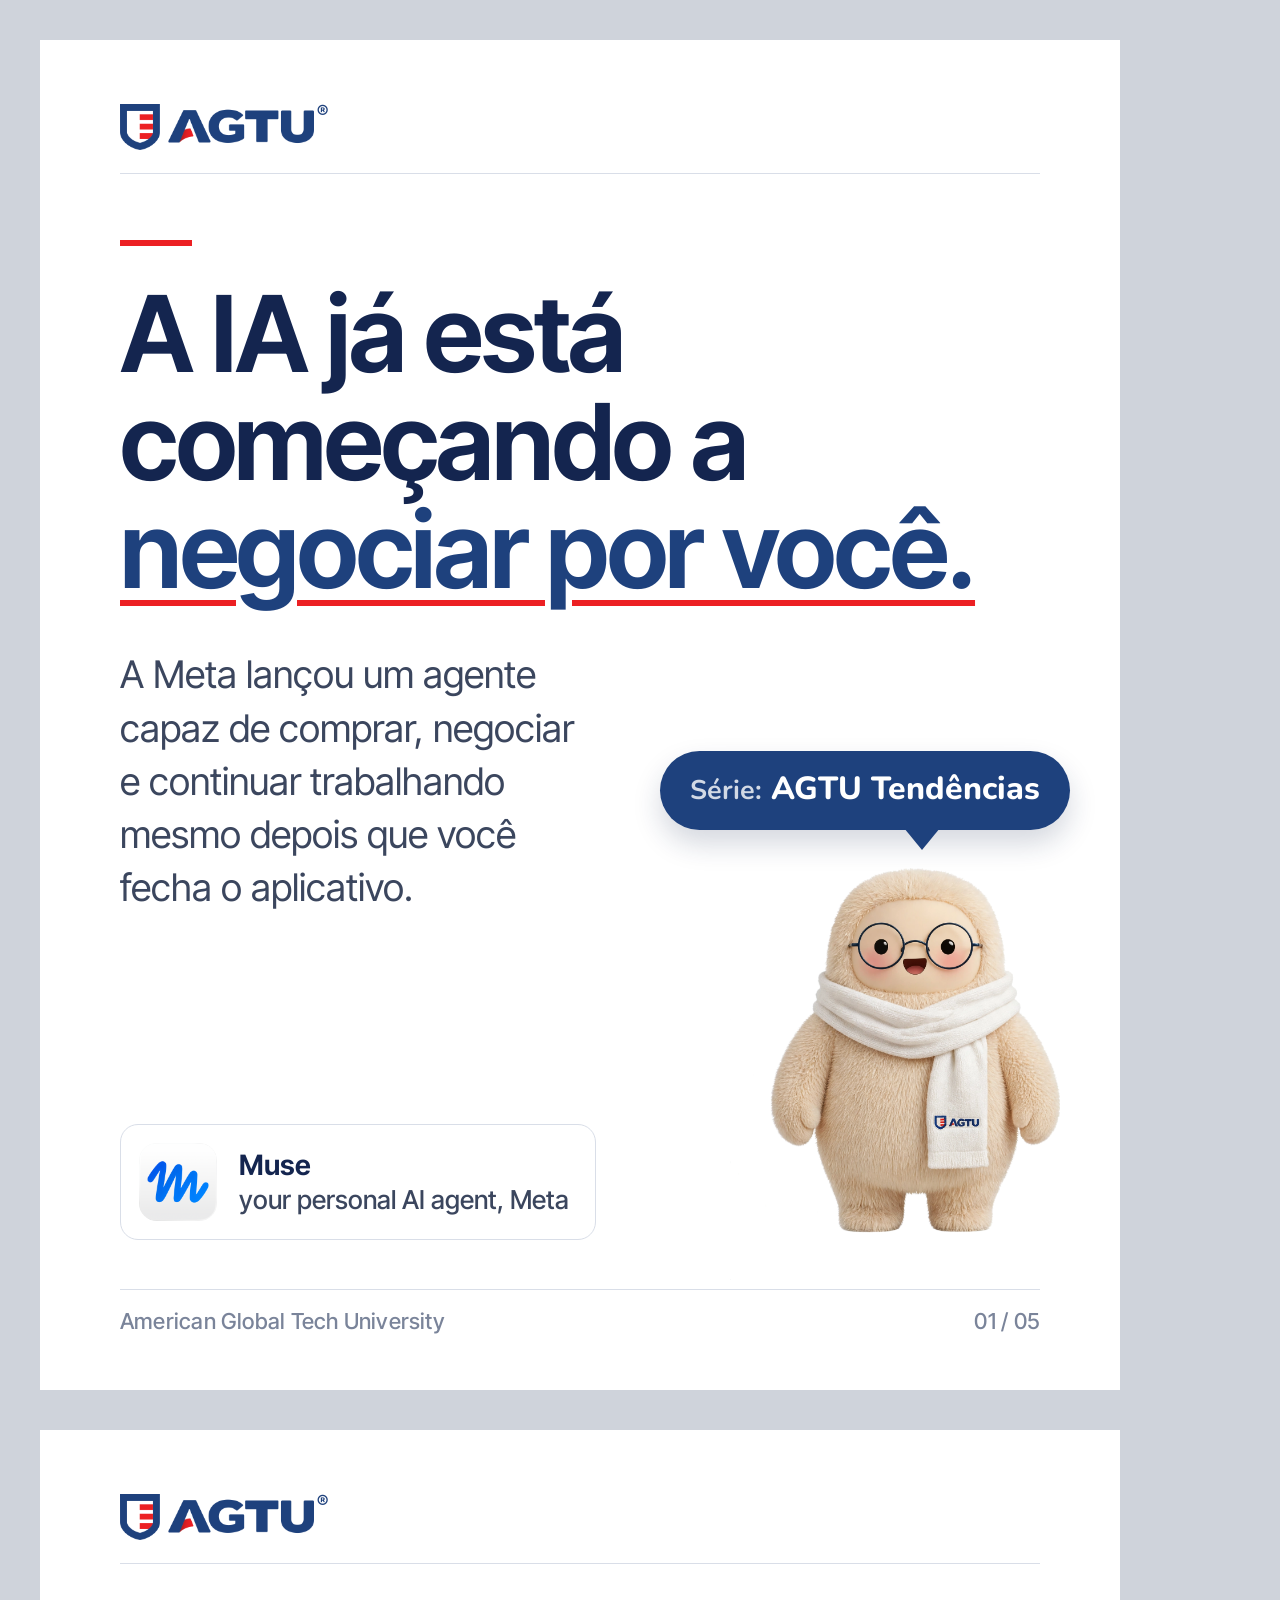
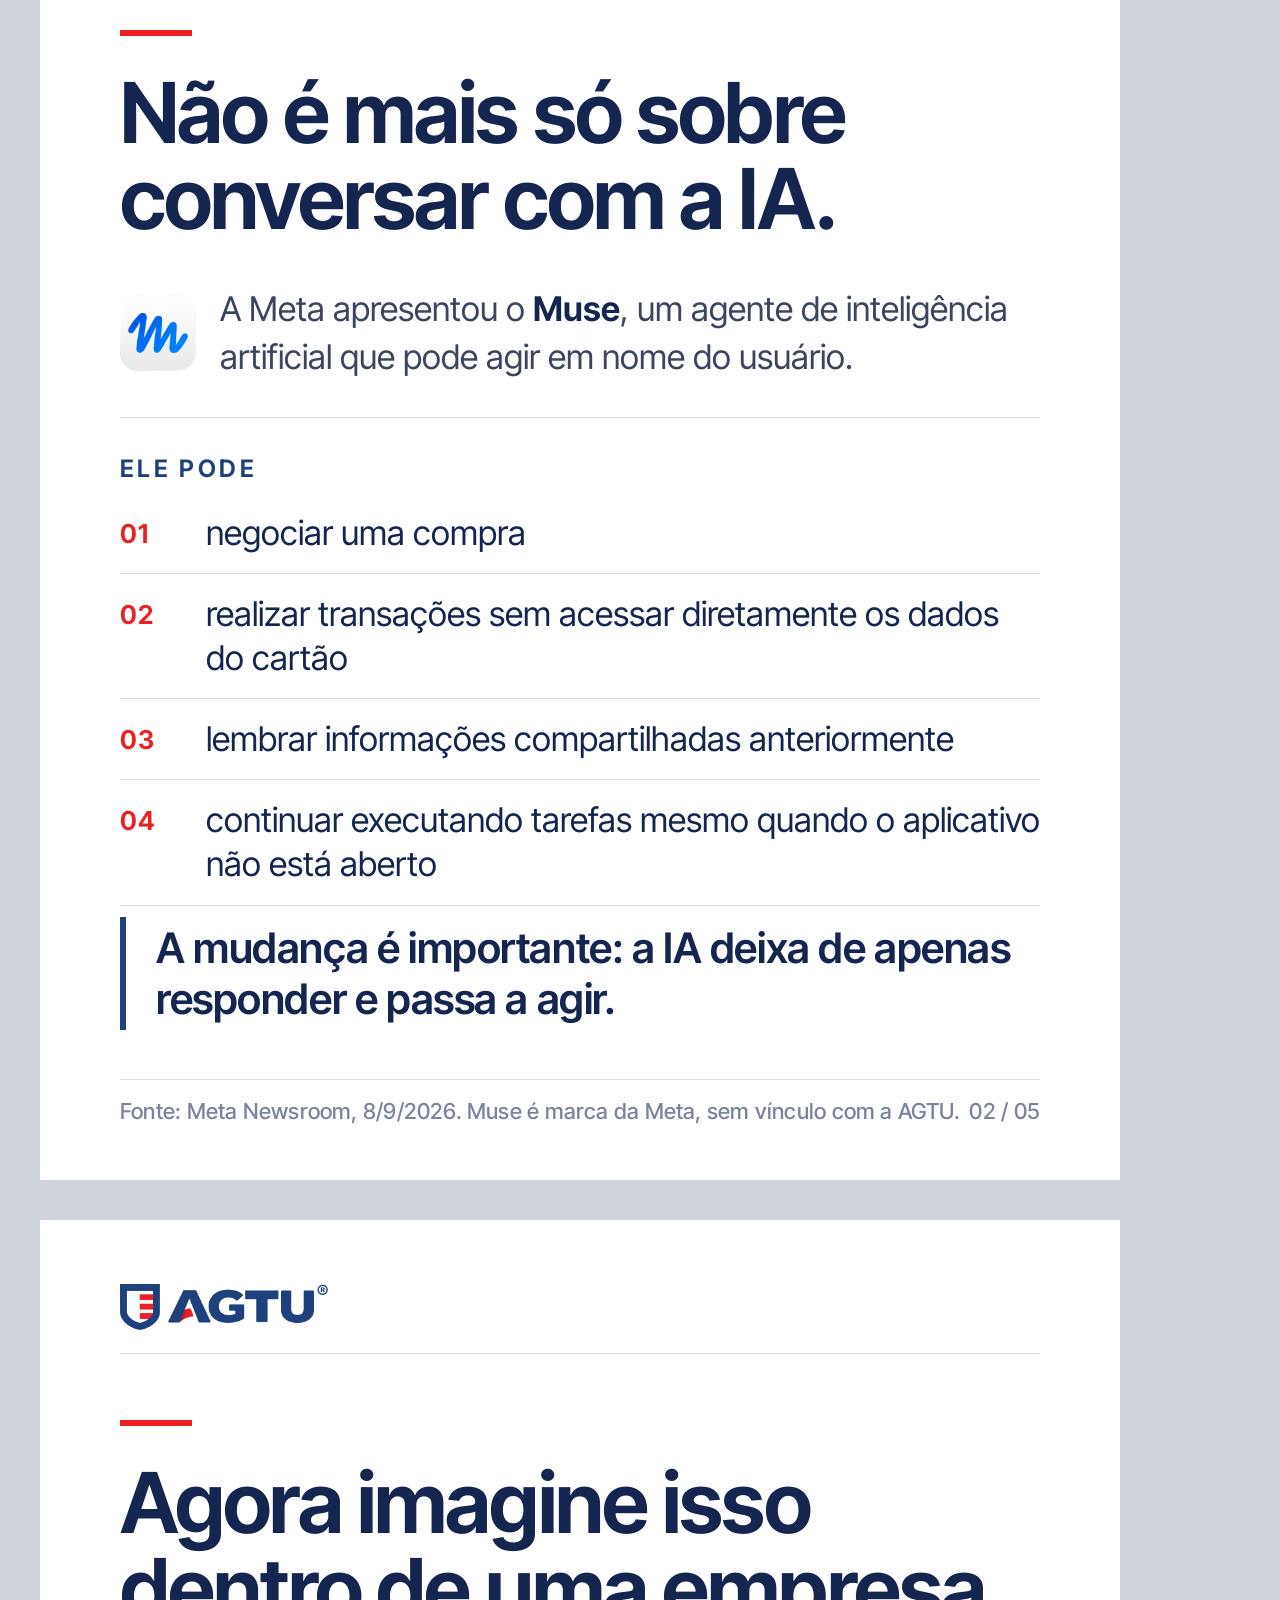
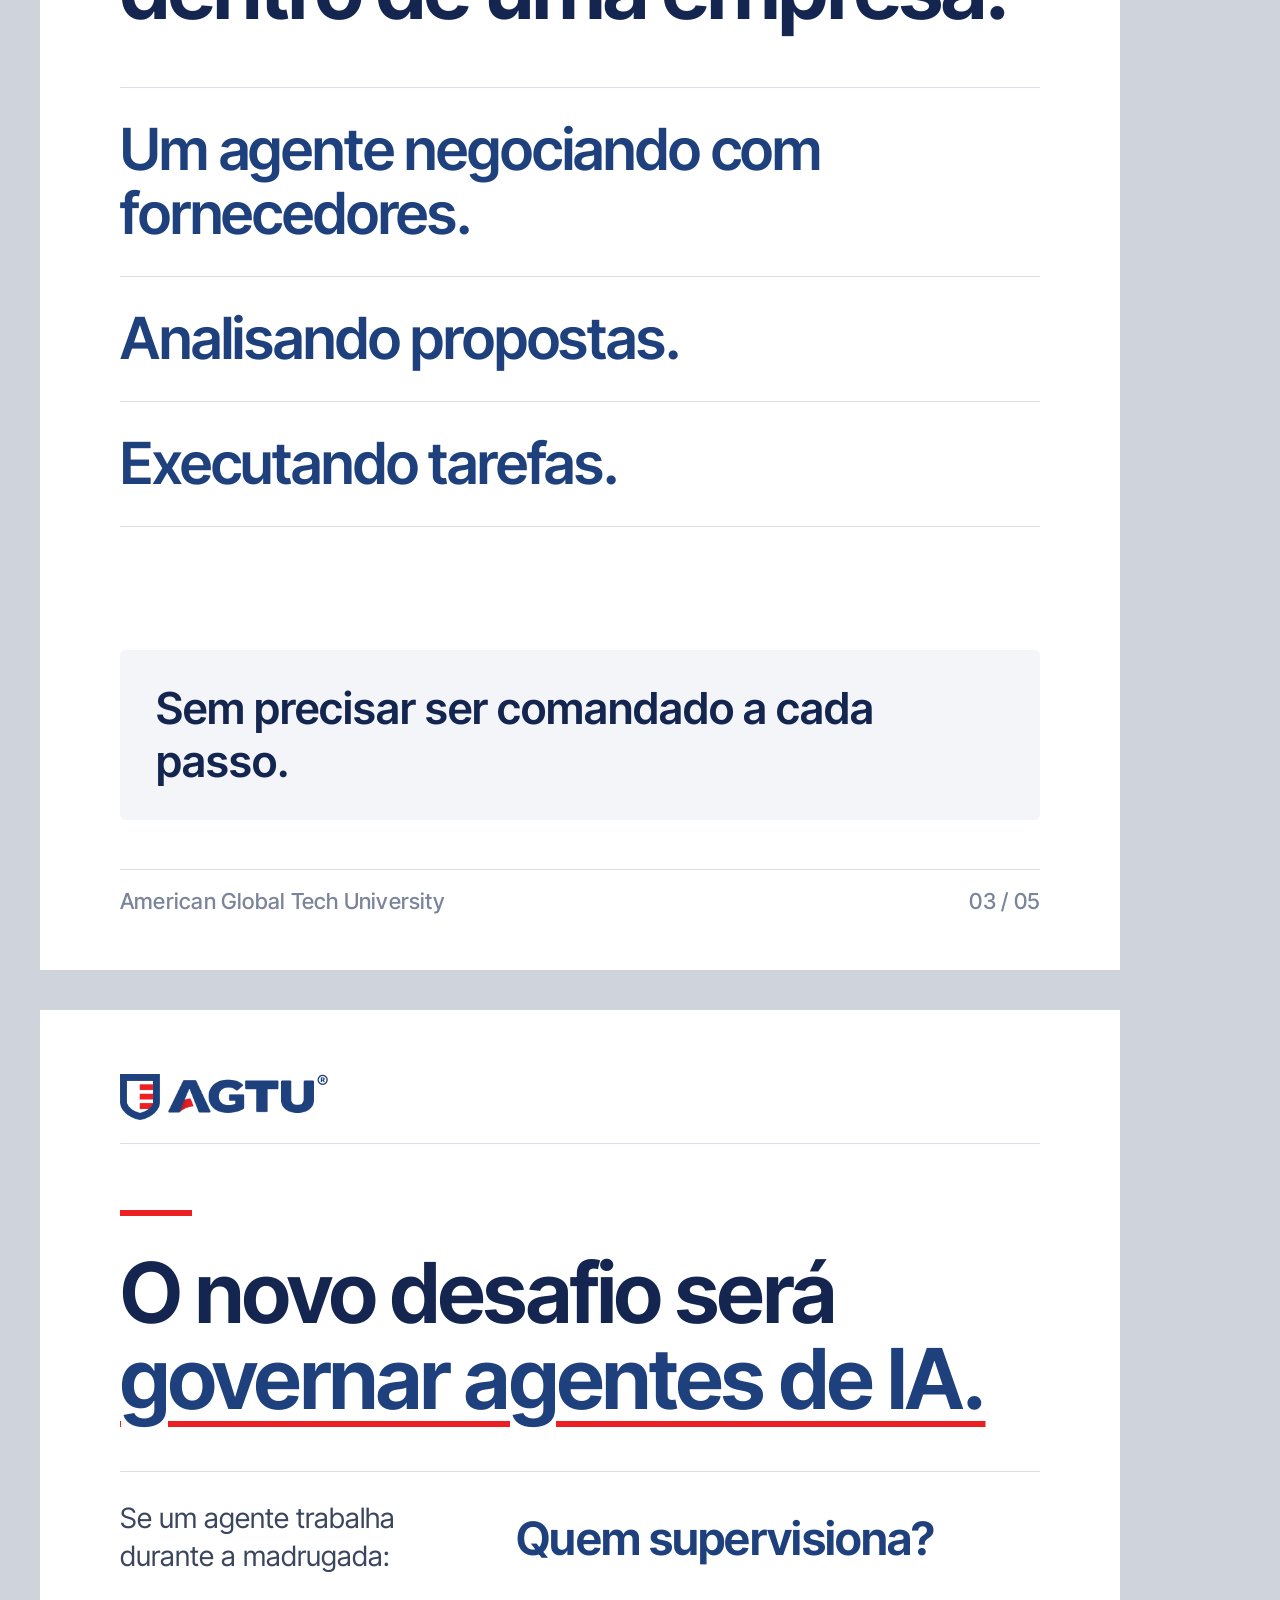
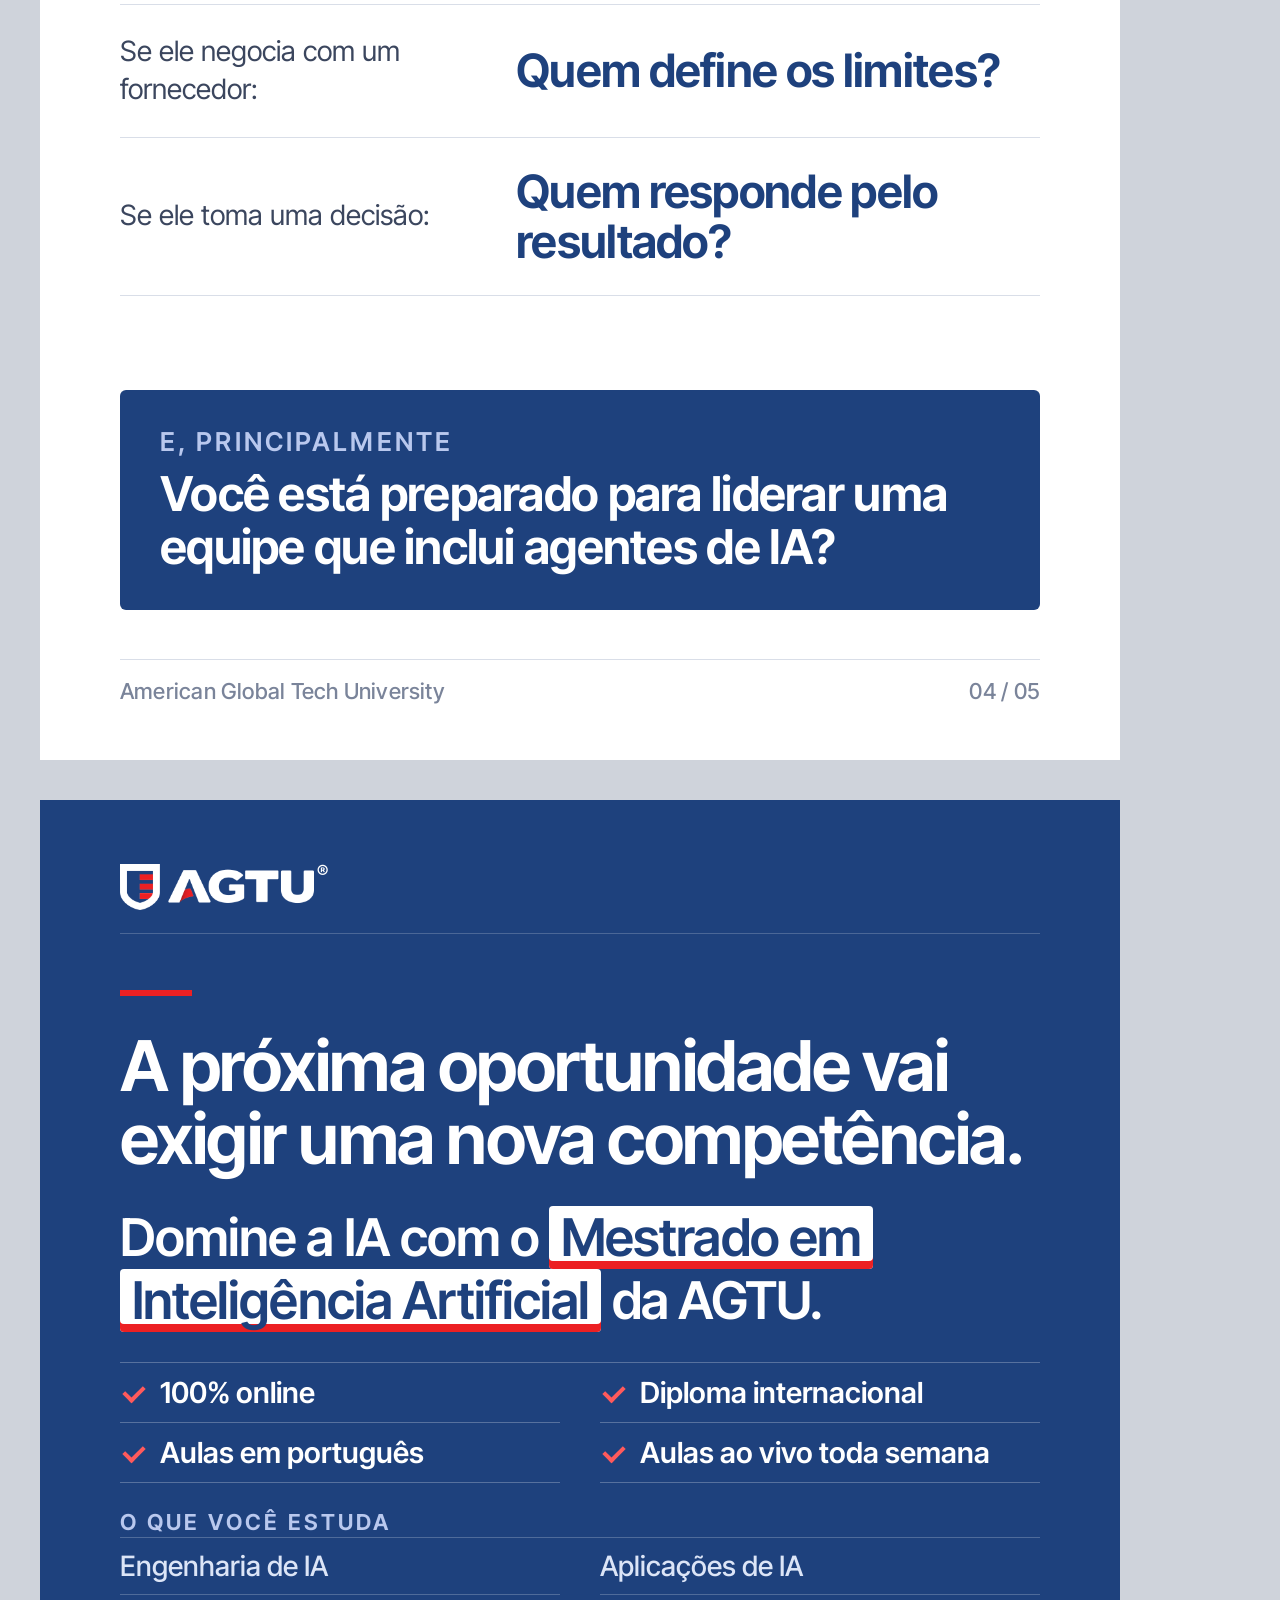
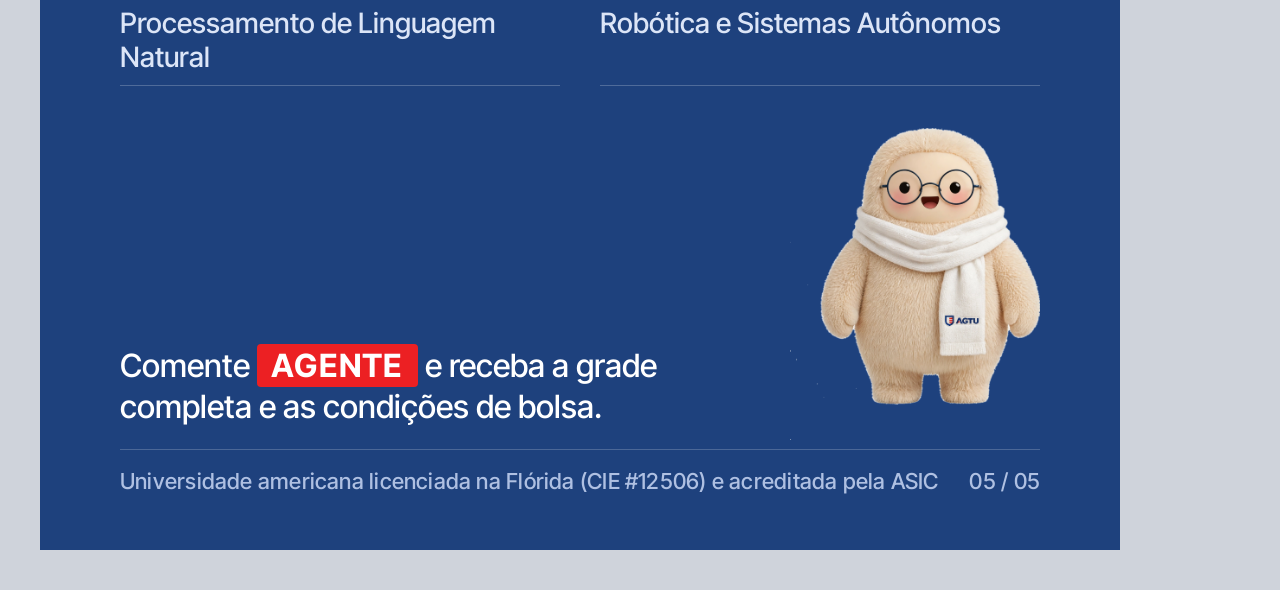
==== .claude/skills/agtu-conteudo/assets/template-tendencias.html @ 515811c1 "agtu-conteudo: fechamento com diferenciais e disciplinas Co-Authored-By: Claude Opus 5.5 <noreply@an" ====
<!doctype html>
<html lang="pt-BR"><head><meta charset="utf-8"><title>AGTU Tendências · Edição 01</title>
<link href="fonts.css" rel="stylesheet">
<style>
/* Linguagem institucional: Inter Tight em todo o post; Nunito só na fala do mascote. */
:root{--ink:#14254F;--navy:#1E417D;--red:#EC2023;--text:#3B465E;--line:#D9DEE8;--soft:#F3F5F9}
*{box-sizing:border-box;margin:0;padding:0}
body{background:#cfd3db;font-family:"Inter Tight",sans-serif;display:flex;flex-wrap:wrap;gap:40px;padding:40px;color:var(--ink)}
.slide{width:1080px;height:1350px;position:relative;overflow:hidden;flex:0 0 auto;background:#fff}
.head{position:absolute;left:80px;right:80px;top:64px;height:70px;border-bottom:1.5px solid var(--line);display:flex;align-items:flex-start;justify-content:space-between}
.logo{display:flex;align-items:flex-start;gap:3px}
.logo img{height:46px;display:block}
.logo sup{font-size:18px;font-weight:600;color:var(--navy);line-height:1;margin-top:-1px}
.foot{position:absolute;left:80px;right:80px;bottom:56px;border-top:1.5px solid var(--line);padding-top:18px;display:flex;justify-content:space-between;font-size:22px;color:#7A849A;font-weight:500;letter-spacing:.01em}
.body{position:absolute;left:80px;right:80px;top:200px;bottom:150px;display:flex;flex-direction:column}
.bar{width:72px;height:6px;background:var(--red);margin-bottom:34px}
h1,h2{font-weight:650;letter-spacing:-0.022em;line-height:1.02;color:var(--ink)}
h1 em,h2 em{font-style:normal;color:var(--navy);text-decoration:underline;text-decoration-color:var(--red);text-decoration-thickness:6px;text-underline-offset:12px}
p{font-weight:400}

/* mascote e fala */
.mascot{position:absolute;right:60px;bottom:110px;width:330px}
.speech{position:absolute;right:250px;bottom:450px;background:var(--navy);color:#fff;font-family:Nunito,sans-serif;font-weight:800;font-size:36px;line-height:1.15;
  padding:22px 34px 24px;border-radius:40px;box-shadow:0 14px 28px rgba(20,37,79,.18);white-space:nowrap}
.speech small{font-weight:700;opacity:.8;font-size:30px}
.speech::after{content:"";position:absolute;right:-6px;bottom:6px;width:46px;height:40px;background:inherit;border-radius:0 0 40px 0;
  clip-path:polygon(0 0,100% 100%,0 100%)}

/* 1 · capa */
.s1 h1{font-size:106px;max-width:900px}
.s1 .lead{font-size:38px;line-height:1.4;color:var(--text);max-width:560px;margin-top:44px}
.s1 .muse{position:absolute;left:80px;bottom:150px;display:flex;align-items:center;gap:22px;border:1.5px solid var(--line);border-radius:18px;padding:18px 26px 18px 18px}
.s1 .muse img{width:78px;height:78px;border-radius:18px}
.s1 .muse p{font-size:26px;line-height:1.3;color:var(--text);font-weight:500}
.s1 .muse p b{display:block;color:var(--ink);font-weight:650;font-size:28px}

/* 2 */
.s2 h2{font-size:84px;max-width:900px}
.intro{display:flex;gap:24px;align-items:center;margin-top:44px;padding-bottom:36px;border-bottom:1.5px solid var(--line)}
.intro img{width:76px;height:76px;border-radius:18px;flex:0 0 auto}
.intro p{font-size:34px;line-height:1.4;color:var(--text)}
.intro p b{color:var(--ink);font-weight:650}
.label{font-size:24px;font-weight:650;letter-spacing:.14em;text-transform:uppercase;color:var(--navy);margin:36px 0 10px}
.rows{display:flex;flex-direction:column}
.rows div{display:grid;grid-template-columns:70px 1fr;gap:16px;padding:18px 0;border-bottom:1.5px solid var(--line);font-size:34px;line-height:1.3}
.rows div span{color:var(--red);font-weight:650;font-size:26px;padding-top:6px;letter-spacing:.04em}
.quote{margin-top:auto;border-left:6px solid var(--navy);padding:6px 0 6px 30px;font-size:42px;font-weight:600;line-height:1.2;letter-spacing:-0.01em}

/* 3 */
.s3 h2{font-size:84px;max-width:900px}
.lines{margin-top:56px;border-top:1.5px solid var(--line)}
.lines p{font-size:58px;font-weight:600;letter-spacing:-0.02em;line-height:1.1;padding:30px 0;border-bottom:1.5px solid var(--line);color:var(--navy)}
.s3 .closing{margin-top:auto;font-size:44px;font-weight:600;line-height:1.2;color:var(--ink);background:var(--soft);padding:32px 36px;border-radius:6px}

/* 4 */
.s4 h2{font-size:84px;max-width:900px}
.qa{margin-top:50px;border-top:1.5px solid var(--line)}
.qa div{display:grid;grid-template-columns:360px 1fr;gap:36px;padding:28px 0;border-bottom:1.5px solid var(--line);align-items:center}
.qa p{font-size:28px;line-height:1.35;color:var(--text)}
.qa b{font-size:46px;font-weight:650;letter-spacing:-0.015em;line-height:1.1;color:var(--navy)}
.s4 .box{margin-top:auto;background:var(--navy);color:#fff;padding:36px 40px;border-radius:6px}
.s4 .box p{font-size:26px;font-weight:600;letter-spacing:.12em;text-transform:uppercase;color:#B9C8EE}
.s4 .box b{display:block;font-size:48px;font-weight:650;letter-spacing:-0.015em;line-height:1.12;margin-top:10px}

/* 5 */
.s5{background:var(--navy);color:#fff}
.s5 .head{border-bottom-color:rgba(255,255,255,.2)}
.s5 .logo sup{color:#fff}
.s5 .foot{border-top-color:rgba(255,255,255,.2);color:#AFC0E2}
.s5 .kick{font-size:44px;font-weight:500;line-height:1.25;color:#DCE5F7;max-width:640px}
.s5 h2{color:#fff;font-size:104px;margin-top:30px;max-width:900px}
.s5 .course{font-size:38px;line-height:1.35;color:#DCE5F7;margin-top:44px;max-width:540px}
.s5 .course b{color:#fff;font-weight:650}
.s5 .cta{position:absolute;left:80px;bottom:170px;width:560px;background:#fff;color:var(--ink);padding:30px 34px;border-radius:6px;font-size:36px;font-weight:500;line-height:1.3}
.s5 .cta b{font-weight:700;color:var(--red);letter-spacing:.04em}
.s5 .disc{position:absolute;left:80px;bottom:124px;font-size:18px;color:#9FB3D9;max-width:600px}
.s5 .speech{background:#fff;color:var(--navy)}

/* animação da capa */
@keyframes mIn{0%{transform:translateY(110%)}60%{transform:translateY(-4%)}100%{transform:translateY(0)}}
@keyframes bob{0%,100%{transform:translateY(0) rotate(0)}25%{transform:translateY(-10px) rotate(-2deg)}50%{transform:translateY(0)}75%{transform:translateY(-6px) rotate(1.5deg)}}
@keyframes pop{0%{transform:scale(0);opacity:0}70%{transform:scale(1.06);opacity:1}100%{transform:scale(1);opacity:1}}
@keyframes up{0%{transform:translateY(36px);opacity:0}100%{transform:translateY(0);opacity:1}}
@keyframes grow{0%{width:0}100%{width:72px}}
.anim .mwrap{position:absolute;right:60px;bottom:110px;width:330px;animation:mIn 1s cubic-bezier(.2,.8,.2,1) both}
.anim .mwrap img{width:100%;display:block;transform-origin:50% 100%;animation:bob 2.4s ease-in-out 1s infinite}
.anim .bar{animation:grow .5s ease-out .1s both}
.anim h1{animation:up .7s cubic-bezier(.2,.8,.2,1) .2s both}
.anim .lead{animation:up .6s ease-out .7s both}
.anim .speech{animation:pop .5s cubic-bezier(.3,1.6,.5,1) 1.3s both;transform-origin:95% 100%}
.anim .muse{animation:up .5s ease-out 1.8s both}

.speech{right:50px!important;bottom:560px!important;font-size:32px!important;padding:20px 30px 22px!important}
.speech small{font-size:27px!important}
.speech::after{right:130px!important;bottom:-20px!important;width:0!important;height:0!important;background:none!important;border-radius:0!important;clip-path:none!important;
  border-left:18px solid transparent;border-right:18px solid transparent;border-top:22px solid var(--navy)}
.s5 .speech::after{border-top-color:#fff!important}
.s1 .lead{max-width:520px!important}
.s5 .course{max-width:480px!important}

.s5 .kick{font-size:32px!important;max-width:880px!important;line-height:1.3!important}
.s5 h2{font-size:70px!important;margin-top:22px!important;line-height:1.04!important}
.label5{font-size:22px;font-weight:650;letter-spacing:.14em;text-transform:uppercase;color:#B9C8EE;margin:34px 0 4px}
.disc2{display:grid;grid-template-columns:1fr 1fr;column-gap:40px;border-top:1.5px solid rgba(255,255,255,.22)}
.disc2 span{font-size:28px;font-weight:500;padding:14px 0;border-bottom:1.5px solid rgba(255,255,255,.22);color:#fff}
.facts{margin-top:26px;max-width:520px}
.facts p{font-size:28px;line-height:1.5;color:#DCE5F7}
.facts p b{color:#fff;font-weight:650}
.facts .cred{font-size:22px;color:#AFC0E2;margin-top:8px;line-height:1.35}
.s5 .cta{bottom:120px!important;width:560px!important;font-size:32px!important;padding:26px 30px!important}
.s5 .mascot{width:270px!important;right:70px!important;bottom:110px!important}
.s5 .speech{bottom:430px!important;right:50px!important}

.disc2 span{font-size:30px!important}
.facts2{display:flex;gap:0;margin-top:28px}
.facts2 span{font-size:27px;font-weight:600;color:#fff;padding:0 22px;border-left:1.5px solid rgba(255,255,255,.3)}
.facts2 span:first-child{padding-left:0;border-left:0}
.s5 .cta{bottom:120px!important}
.s5 .mascot{width:250px!important;right:80px!important;bottom:110px!important}
.s5 .speech{bottom:400px!important;right:50px!important}
.s1 .lead{max-width:470px!important}

.s5 .body{top:190px!important}
.kick5{font-size:34px;font-weight:500;color:#C9D6F2;line-height:1.3}
.q5{font-size:84px!important;color:#fff!important;margin-top:16px;line-height:1.02!important;max-width:940px}
.q5 span{color:#fff;text-decoration:underline;text-decoration-color:var(--red);text-decoration-thickness:8px;text-underline-offset:14px}
.focal{margin-top:46px;background:#fff;border-radius:8px;padding:34px 40px 32px;border-left:14px solid var(--red)}
.focal .pre{font-size:30px;font-weight:600;color:var(--text);letter-spacing:.01em}
.focal .name{font-size:66px;font-weight:700;letter-spacing:-0.02em;line-height:1.02;color:var(--navy);margin-top:6px}
.focal .post{font-size:26px;font-weight:500;color:var(--text);margin-top:14px}
.s5 .disc2{margin-top:26px;max-width:640px}
.s5 .disc2 span{font-size:26px!important;padding:12px 0!important;color:#DCE5F7!important}
.cta5{position:absolute;left:80px;bottom:128px;max-width:620px;font-size:32px;line-height:1.3;color:#fff;font-weight:500}
.cta5 b{background:var(--red);color:#fff;padding:2px 14px;border-radius:4px;font-weight:700;letter-spacing:.04em}
.m5{width:260px!important;right:70px!important;bottom:100px!important}

.q5{font-size:92px!important;line-height:1!important;margin-top:20px!important}
.focal{margin-top:54px!important}
.s5 .disc2{max-width:none!important;margin-top:34px!important;margin-right:300px}
.s5 .disc2 span{font-size:28px!important}

/* tela 5 v3 */
.s5 .body{top:190px!important}
.s5 .q5{font-size:76px!important;line-height:1.04!important;margin-top:0!important;max-width:920px}
.dom{font-size:56px;font-weight:600;letter-spacing:-0.018em;line-height:1.22;color:#fff;margin-top:40px;max-width:920px}
.dom .hl{background:#fff;color:var(--navy);padding:0 12px;border-radius:4px;box-decoration-break:clone;-webkit-box-decoration-break:clone;box-shadow:inset 0 -8px 0 var(--red)}
.facts4{display:grid;grid-template-columns:1fr 1fr;column-gap:40px;margin-top:40px;border-top:1.5px solid rgba(255,255,255,.25)}
.facts4 span{font-size:30px;font-weight:600;color:#fff;padding:14px 0 14px 40px;border-bottom:1.5px solid rgba(255,255,255,.25);position:relative}
.facts4 span::before{content:"";position:absolute;left:4px;top:24px;width:16px;height:9px;border-left:4px solid #FF5A5C;border-bottom:4px solid #FF5A5C;transform:rotate(-45deg)}
.s5 .label5{margin:34px 0 4px!important;font-size:22px!important}
.s5 .disc2{margin-top:0!important;margin-right:0!important;max-width:none!important}
.s5 .disc2 span{font-size:28px!important;color:#DCE5F7!important}
.m5{width:230px!important;right:70px!important;bottom:100px!important}
.cta5{bottom:122px!important}

.s5 .q5{font-size:70px!important}
.dom{font-size:52px!important;margin-top:30px!important}
.facts4{margin-top:30px!important}
.facts4 span{padding:12px 0 12px 40px!important;font-size:29px!important}
.facts4 span::before{top:22px!important}
.s5 .label5{margin:26px 0 2px!important}
.s5 .disc2 span{padding:11px 0!important}
.m5{width:200px!important;right:74px!important;bottom:96px!important}
</style></head><body>

<section class="slide s1 anim" id="s1">
  <div class="head"><div class="logo"><img src="logo_color.png" alt="AGTU"><sup>®</sup></div></div>
  <div class="body">
    <div class="bar"></div>
    <h1>A IA já está começando a <em>negociar por você.</em></h1>
    <p class="lead">A Meta lançou um agente capaz de comprar, negociar e continuar trabalhando mesmo depois que você fecha o aplicativo.</p>
  </div>
  <div class="muse"><img src="muse_icon.png" alt="Muse"><p><b>Muse</b>your personal AI agent, Meta</p></div>
  <div class="speech"><small>Série:</small> AGTU Tendências</div>
  <div class="mwrap"><img src="mascote.png" alt="Mascote"></div>
  <div class="foot"><span>American Global Tech University</span><span>01 / 05</span></div>
</section>

<section class="slide s2" id="s2">
  <div class="head"><div class="logo"><img src="logo_color.png" alt="AGTU"><sup>®</sup></div></div>
  <div class="body">
    <div class="bar"></div>
    <h2>Não é mais só sobre conversar com a IA.</h2>
    <div class="intro"><img src="muse_icon.png" alt="Muse"><p>A Meta apresentou o <b>Muse</b>, um agente de inteligência artificial que pode agir em nome do usuário.</p></div>
    <p class="label">Ele pode</p>
    <div class="rows">
      <div><span>01</span>negociar uma compra</div>
      <div><span>02</span>realizar transações sem acessar diretamente os dados do cartão</div>
      <div><span>03</span>lembrar informações compartilhadas anteriormente</div>
      <div><span>04</span>continuar executando tarefas mesmo quando o aplicativo não está aberto</div>
    </div>
    <p class="quote">A mudança é importante: a IA deixa de apenas responder e passa a agir.</p>
  </div>
  <div class="foot"><span>Fonte: Meta Newsroom, 8/9/2026. Muse é marca da Meta, sem vínculo com a AGTU.</span><span>02 / 05</span></div>
</section>

<section class="slide s3" id="s3">
  <div class="head"><div class="logo"><img src="logo_color.png" alt="AGTU"><sup>®</sup></div></div>
  <div class="body">
    <div class="bar"></div>
    <h2>Agora imagine isso dentro de uma empresa.</h2>
    <div class="lines">
      <p>Um agente negociando com fornecedores.</p>
      <p>Analisando propostas.</p>
      <p>Executando tarefas.</p>
    </div>
    <p class="closing">Sem precisar ser comandado a cada passo.</p>
  </div>
  <div class="foot"><span>American Global Tech University</span><span>03 / 05</span></div>
</section>

<section class="slide s4" id="s4">
  <div class="head"><div class="logo"><img src="logo_color.png" alt="AGTU"><sup>®</sup></div></div>
  <div class="body">
    <div class="bar"></div>
    <h2>O novo desafio será <em>governar agentes de IA.</em></h2>
    <div class="qa">
      <div><p>Se um agente trabalha durante a madrugada:</p><b>Quem supervisiona?</b></div>
      <div><p>Se ele negocia com um fornecedor:</p><b>Quem define os limites?</b></div>
      <div><p>Se ele toma uma decisão:</p><b>Quem responde pelo resultado?</b></div>
    </div>
    <div class="box"><p>E, principalmente</p><b>Você está preparado para liderar uma equipe que inclui agentes de IA?</b></div>
  </div>
  <div class="foot"><span>American Global Tech University</span><span>04 / 05</span></div>
</section>

<section class="slide s5" id="s5">
  <div class="head"><div class="logo"><img src="logo_white.png" alt="AGTU"><sup>®</sup></div></div>
  <div class="body">
    <div class="bar"></div>
    <h2 class="q5">A próxima oportunidade vai exigir uma nova competência.</h2>
    <p class="dom">Domine a IA com o <span class="hl">Mestrado em Inteligência Artificial</span> da AGTU.</p>
    <div class="facts4">
      <span>100% online</span><span>Diploma internacional</span>
      <span>Aulas em português</span><span>Aulas ao vivo toda semana</span>
    </div>
    <p class="label5">O que você estuda</p>
    <div class="disc2">
      <span>Engenharia de IA</span><span>Aplicações de IA</span>
      <span>Processamento de Linguagem Natural</span><span>Robótica e Sistemas Autônomos</span>
    </div>
  </div>
  <div class="cta5">Comente <b>AGENTE</b> e receba a grade completa e as condições de bolsa.</div>
  <img class="mascot m5" src="mascote.png" alt="Mascote">
  <div class="foot"><span>Universidade americana licenciada na Flórida (CIE #12506) e acreditada pela ASIC</span><span>05 / 05</span></div>
</section>
</body></html>
---- .claude/skills/agtu-conteudo/assets/fonts.css ----
@font-face{font-family:'Inter Tight';font-weight:400 700;src:url('fonts/InterTight-latin-ext.woff2') format('woff2');unicode-range:U+0100-02BA, U+02BD-02C5, U+02C7-02CC, U+02CE-02D7, U+02DD-02FF, U+0304, U+0308, U+0329, U+1D00-1DBF, U+1E00-1E9F, U+1EF2-1EFF, U+2020, U+20A0-20AB, U+20AD-20C0, U+2113, U+2C60-2C7F, U+A720-A7FF;}
@font-face{font-family:'Inter Tight';font-weight:400 700;src:url('fonts/InterTight-latin.woff2') format('woff2');unicode-range:U+0000-00FF, U+0131, U+0152-0153, U+02BB-02BC, U+02C6, U+02DA, U+02DC, U+0304, U+0308, U+0329, U+2000-206F, U+20AC, U+2122, U+2191, U+2193, U+2212, U+2215, U+FEFF, U+FFFD;}
@font-face{font-family:'Nunito';font-weight:700 800;src:url('fonts/Nunito-latin-ext.woff2') format('woff2');unicode-range:U+0100-02BA, U+02BD-02C5, U+02C7-02CC, U+02CE-02D7, U+02DD-02FF, U+0304, U+0308, U+0329, U+1D00-1DBF, U+1E00-1E9F, U+1EF2-1EFF, U+2020, U+20A0-20AB, U+20AD-20C0, U+2113, U+2C60-2C7F, U+A720-A7FF;}
@font-face{font-family:'Nunito';font-weight:700 800;src:url('fonts/Nunito-latin.woff2') format('woff2');unicode-range:U+0000-00FF, U+0131, U+0152-0153, U+02BB-02BC, U+02C6, U+02DA, U+02DC, U+0304, U+0308, U+0329, U+2000-206F, U+20AC, U+2122, U+2191, U+2193, U+2212, U+2215, U+FEFF, U+FFFD;}
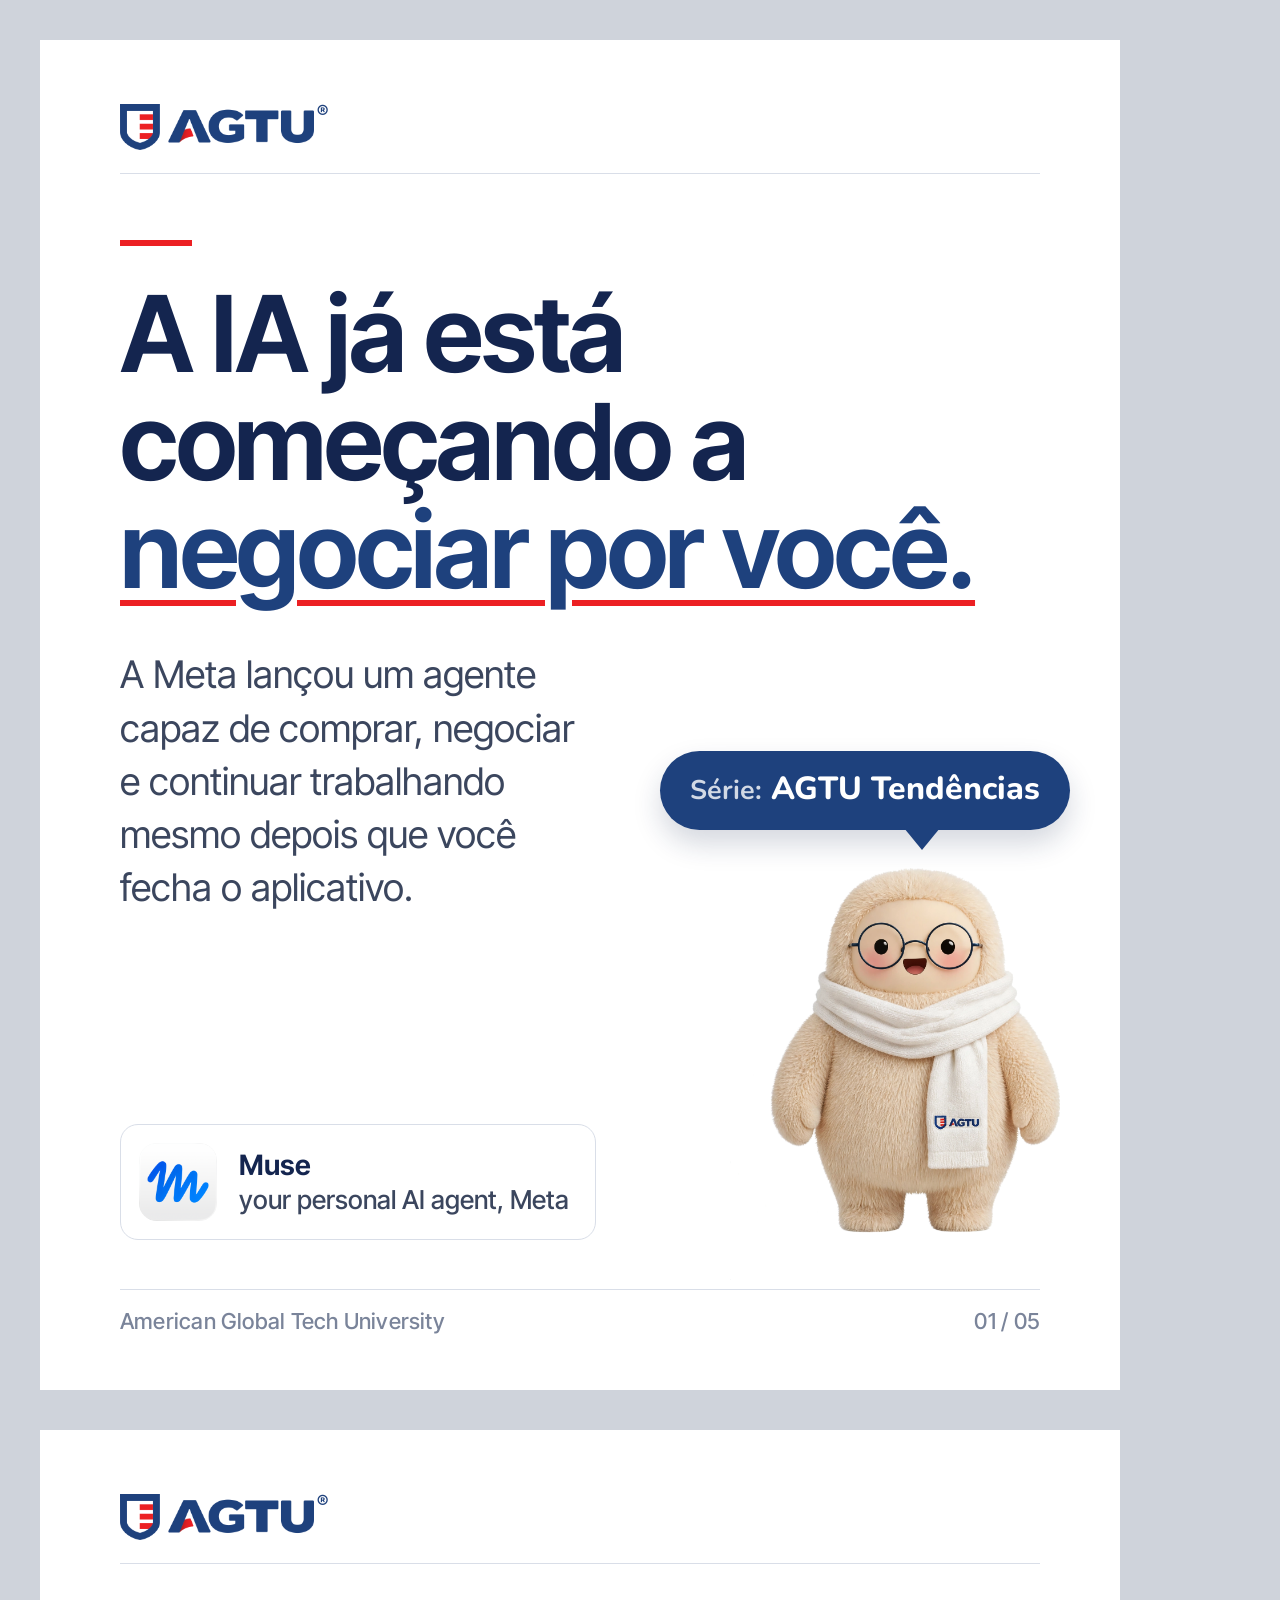
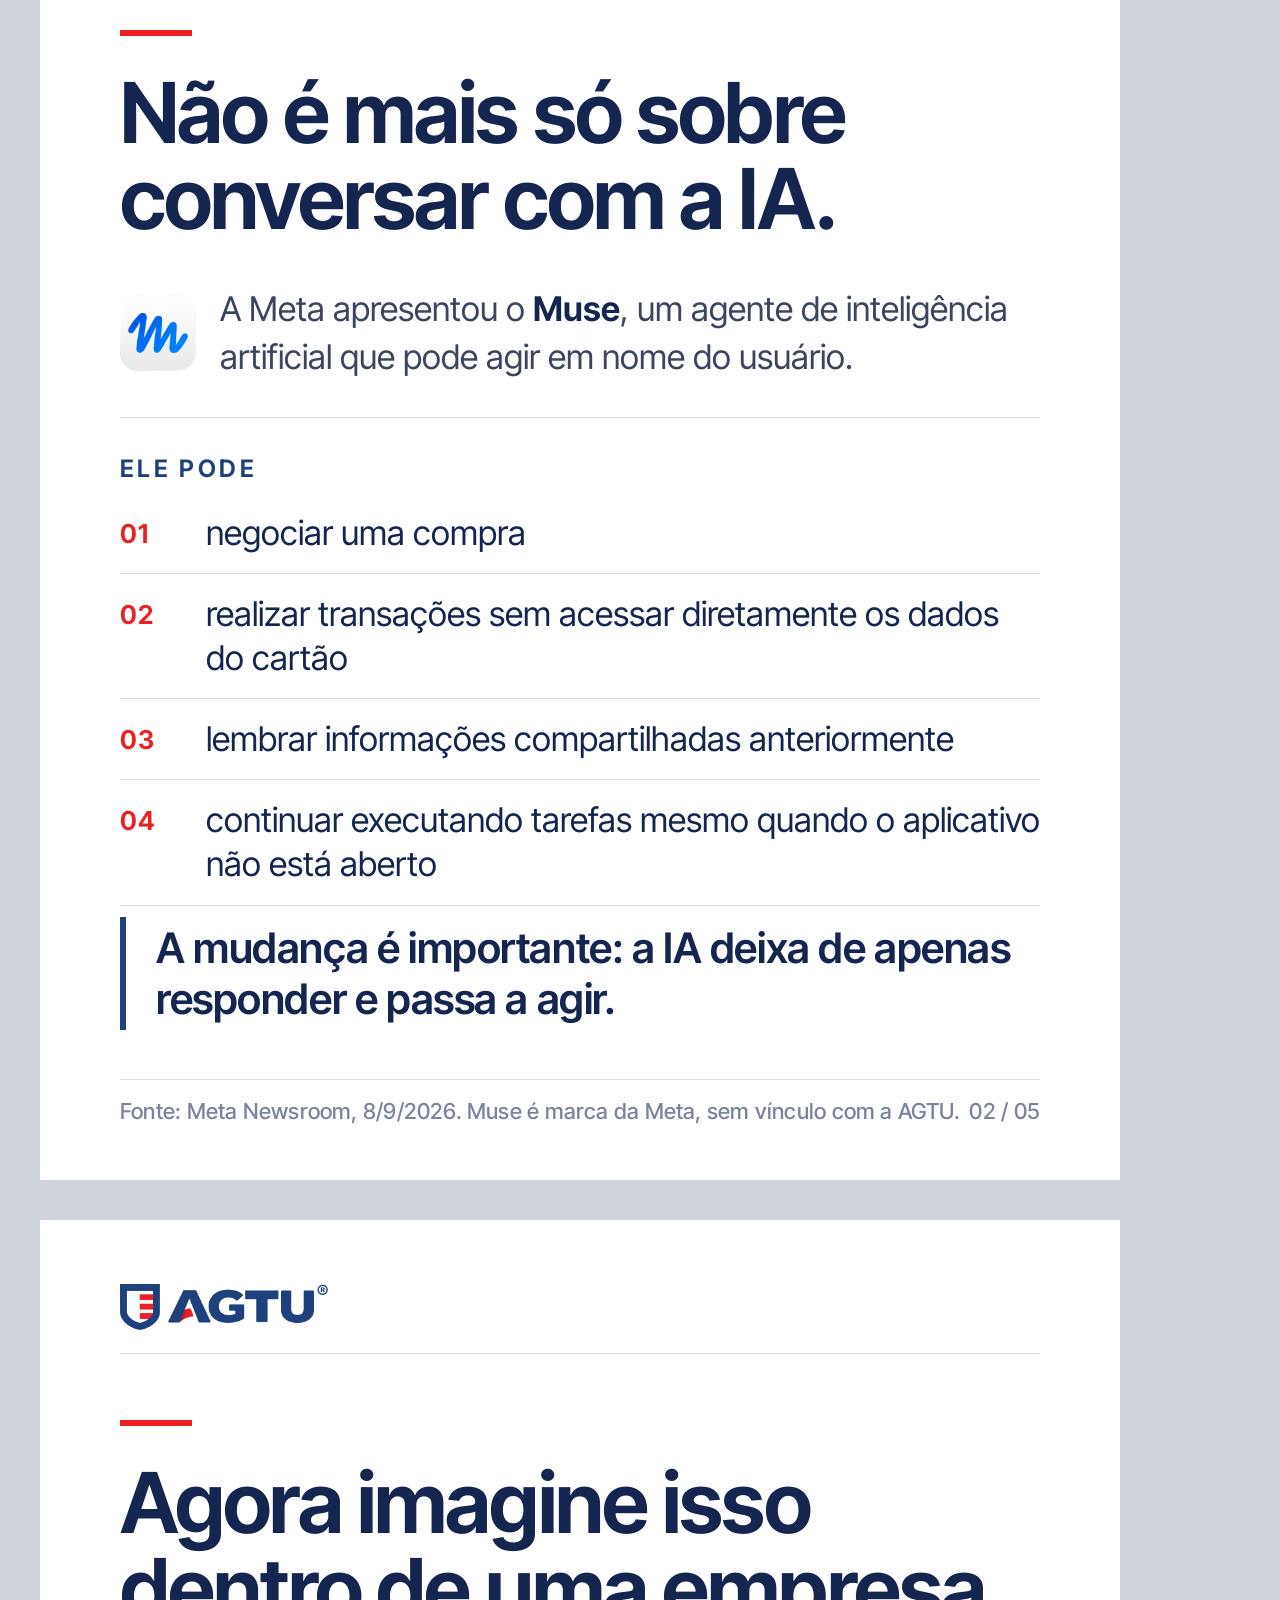
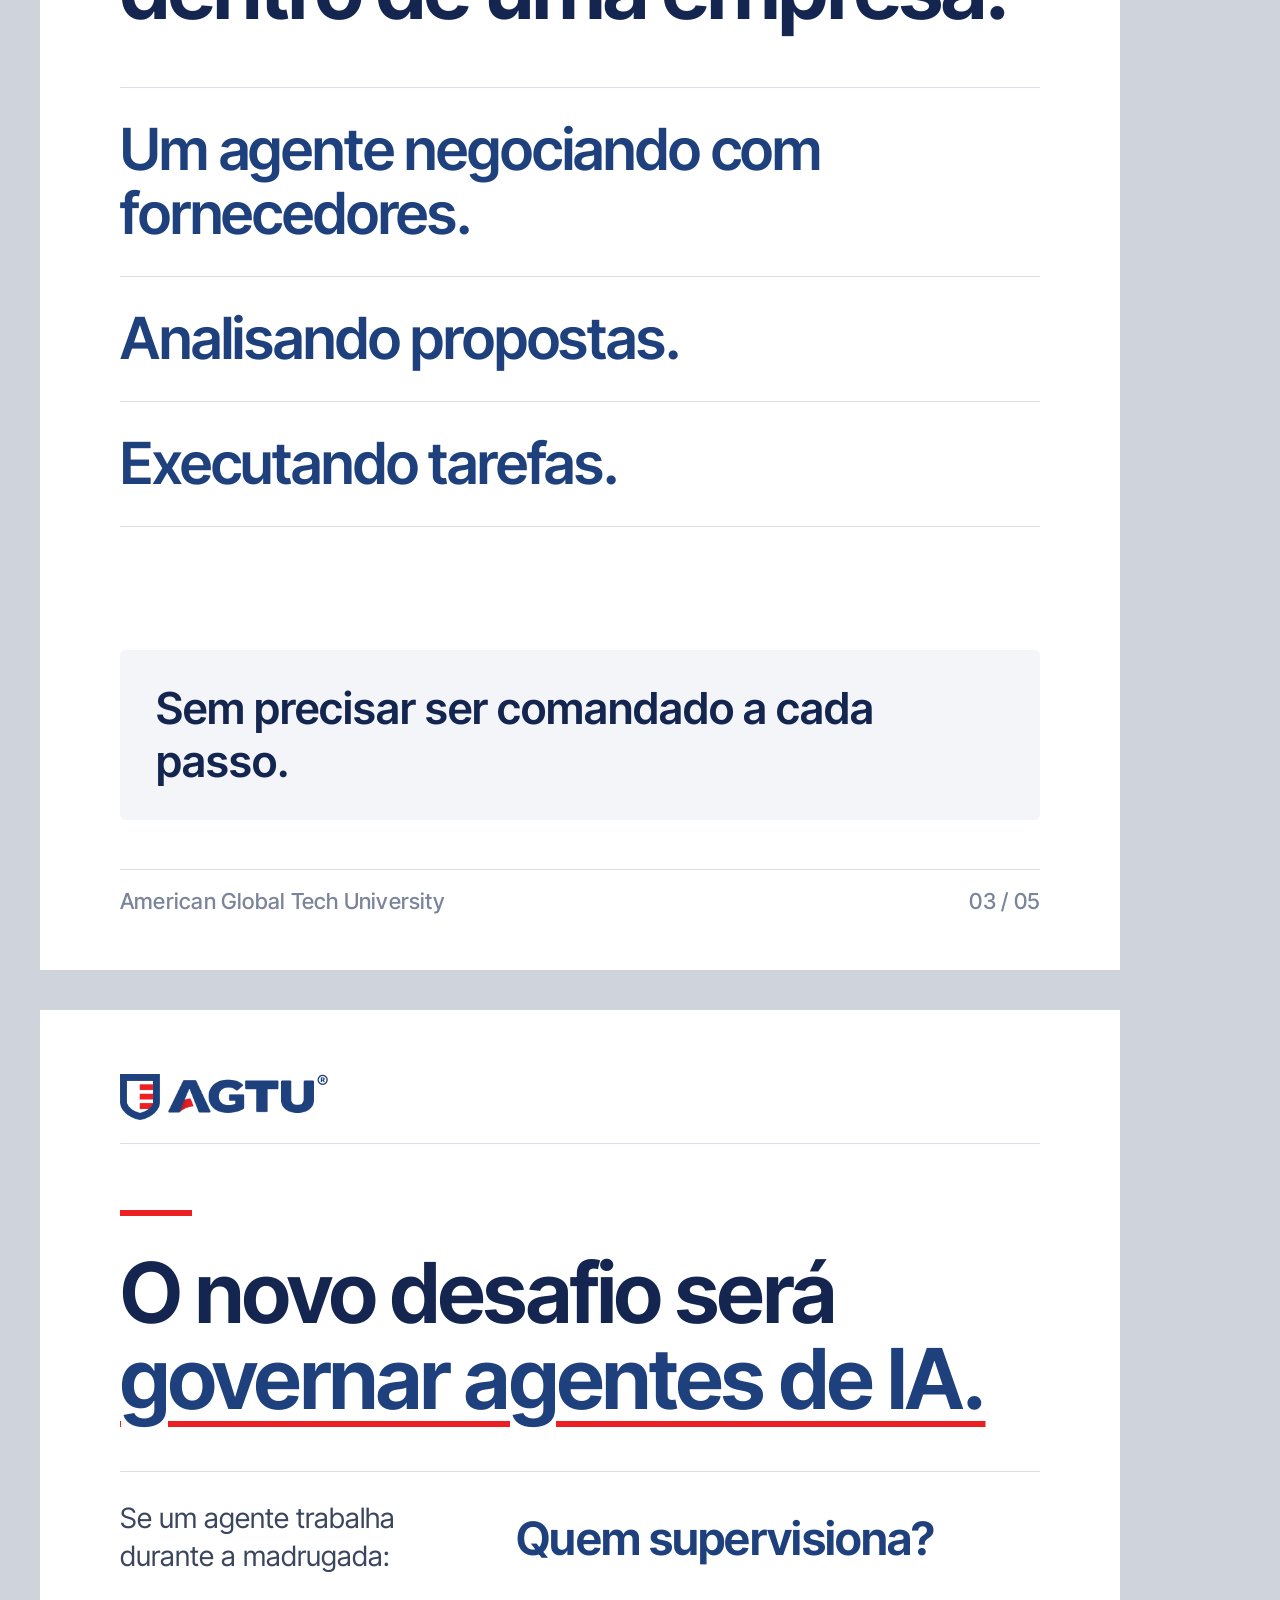
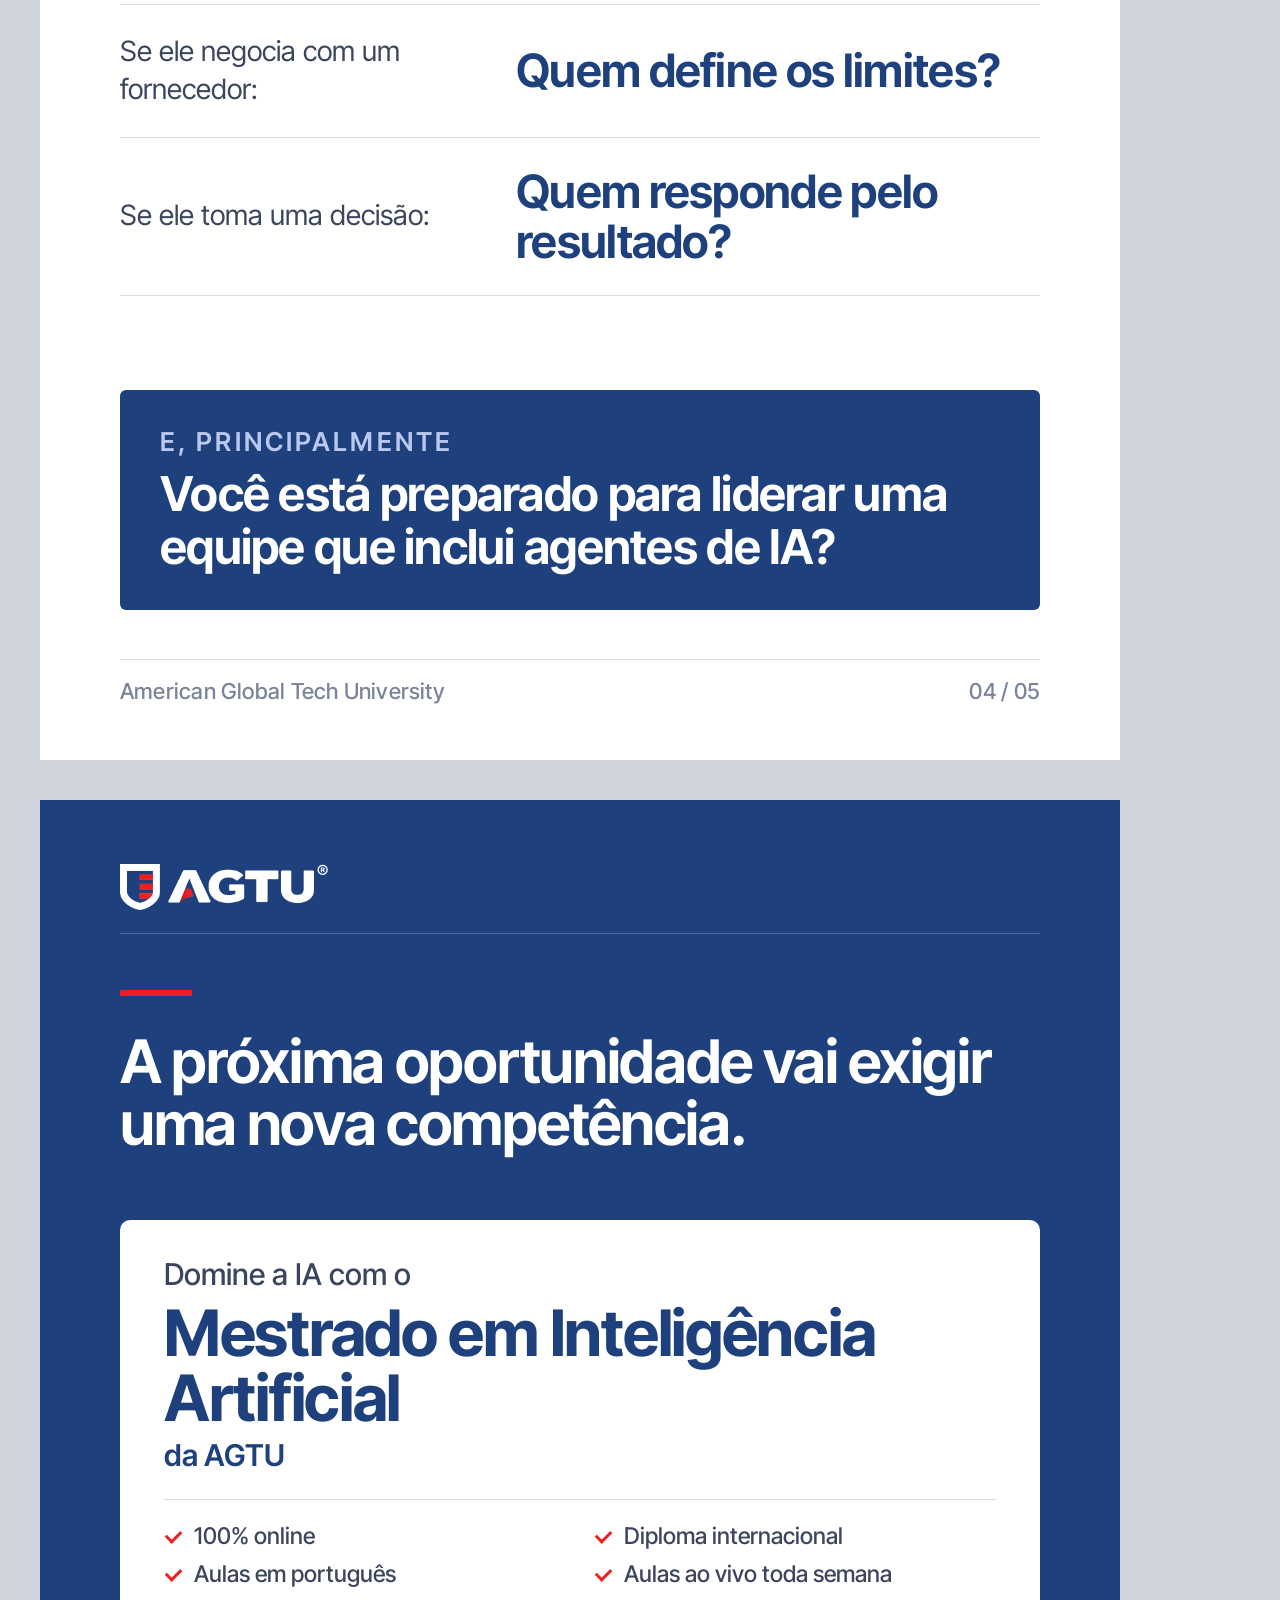
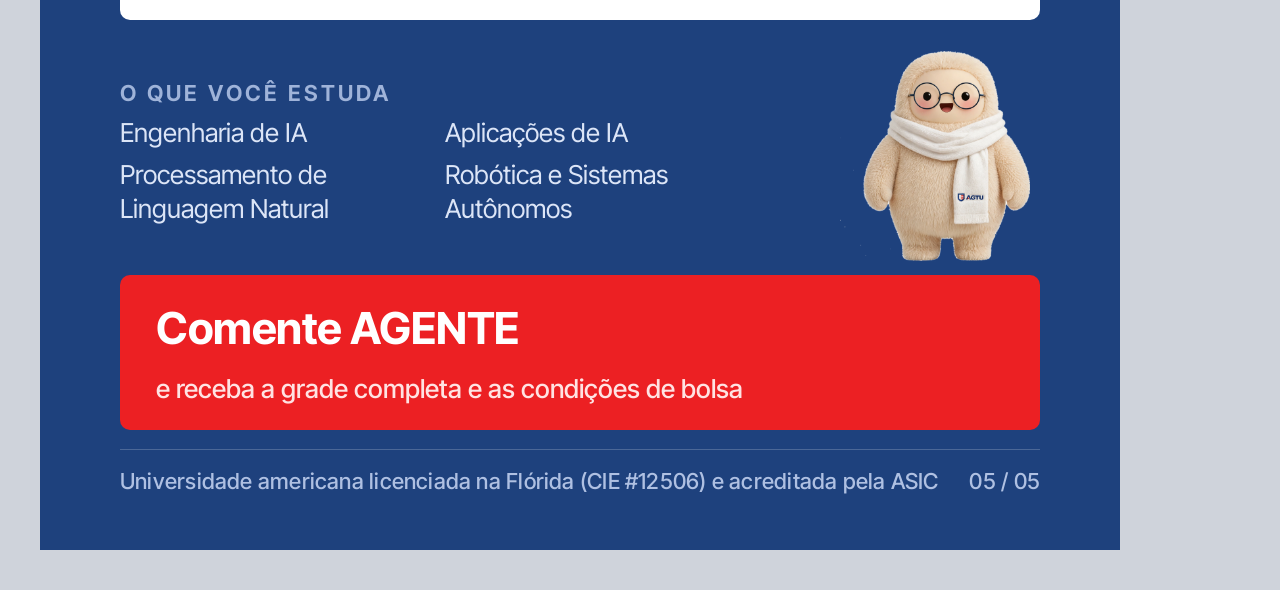
==== commit 8193a2e9: "agtu-conteudo: fechamento em quatro zonas com CTA em faixa Co-Authored-By: Claude Opus 5.5 <noreply@" ====
--- a/.claude/skills/agtu-conteudo/assets/template-tendencias.html
+++ b/.claude/skills/agtu-conteudo/assets/template-tendencias.html
@@ -161,6 +161,31 @@
 .s5 .label5{margin:26px 0 2px!important}
 .s5 .disc2 span{padding:11px 0!important}
 .m5{width:200px!important;right:74px!important;bottom:96px!important}
+
+/* tela 5 v4: quatro zonas com respiro */
+.v4 .z1{position:absolute;left:80px;right:80px;top:190px}
+.v4 .z1 h2{color:#fff;font-size:68px;line-height:1.06;max-width:900px}
+.card5{position:absolute;left:80px;right:80px;top:440px;background:#fff;border-radius:10px;padding:36px 44px 32px}
+.card5 .pre{font-size:30px;font-weight:500;color:var(--text)}
+.card5 .name{font-size:64px;font-weight:700;letter-spacing:-0.02em;line-height:1.02;color:var(--navy);margin-top:8px;max-width:760px}
+.card5 .post{font-size:30px;font-weight:600;color:var(--navy);margin-top:6px}
+.checks{display:flex;flex-wrap:wrap;gap:10px 28px;margin-top:26px;padding-top:22px;border-top:1.5px solid var(--line)}
+.checks span{font-size:23px;font-weight:500;color:var(--text);padding-left:30px;position:relative}
+.checks span::before{content:"";position:absolute;left:2px;top:8px;width:12px;height:7px;border-left:3px solid var(--red);border-bottom:3px solid var(--red);transform:rotate(-45deg)}
+.study{position:absolute;left:80px;top:870px;width:620px}
+.study .lab{font-size:22px;font-weight:650;letter-spacing:.14em;text-transform:uppercase;color:#9FB3D9;margin-bottom:10px}
+.study ul{list-style:none;display:grid;grid-template-columns:1fr 1fr;gap:8px 30px}
+.study li{font-size:26px;color:#DCE5F7;line-height:1.3}
+.m5v{position:absolute;right:90px;bottom:250px;width:190px}
+.ctabar{position:absolute;left:80px;right:80px;bottom:120px;background:var(--red);border-radius:10px;padding:26px 36px;display:flex;align-items:baseline;gap:18px;flex-wrap:wrap}
+.ctabar b{font-size:44px;font-weight:700;color:#fff;letter-spacing:-0.01em}
+.ctabar span{font-size:26px;color:#FFE3E3;font-weight:500}
+
+.v4 .z1 h2{font-size:60px!important;max-width:940px!important}
+.card5{top:420px!important}
+.checks{display:grid!important;grid-template-columns:1fr 1fr;gap:10px 28px!important}
+.study{top:880px!important}
+.m5v{bottom:262px!important}
 </style></head><body>
 
 <section class="slide s1 anim" id="s1">
@@ -224,24 +249,24 @@
   <div class="foot"><span>American Global Tech University</span><span>04 / 05</span></div>
 </section>
 
-<section class="slide s5" id="s5">
+<section class="slide s5 v4" id="s5">
   <div class="head"><div class="logo"><img src="logo_white.png" alt="AGTU"><sup>®</sup></div></div>
-  <div class="body">
-    <div class="bar"></div>
-    <h2 class="q5">A próxima oportunidade vai exigir uma nova competência.</h2>
-    <p class="dom">Domine a IA com o <span class="hl">Mestrado em Inteligência Artificial</span> da AGTU.</p>
-    <div class="facts4">
-      <span>100% online</span><span>Diploma internacional</span>
-      <span>Aulas em português</span><span>Aulas ao vivo toda semana</span>
-    </div>
-    <p class="label5">O que você estuda</p>
-    <div class="disc2">
-      <span>Engenharia de IA</span><span>Aplicações de IA</span>
-      <span>Processamento de Linguagem Natural</span><span>Robótica e Sistemas Autônomos</span>
-    </div>
-  </div>
-  <div class="cta5">Comente <b>AGENTE</b> e receba a grade completa e as condições de bolsa.</div>
-  <img class="mascot m5" src="mascote.png" alt="Mascote">
+  <div class="z1">
+    <div class="bar"></div>
+    <h2>A próxima oportunidade vai exigir uma nova competência.</h2>
+  </div>
+  <div class="card5">
+    <p class="pre">Domine a IA com o</p>
+    <p class="name">Mestrado em Inteligência Artificial</p>
+    <p class="post">da AGTU</p>
+    <div class="checks"><span>100% online</span><span>Diploma internacional</span><span>Aulas em português</span><span>Aulas ao vivo toda semana</span></div>
+  </div>
+  <div class="study">
+    <p class="lab">O que você estuda</p>
+    <ul><li>Engenharia de IA</li><li>Aplicações de IA</li><li>Processamento de Linguagem Natural</li><li>Robótica e Sistemas Autônomos</li></ul>
+  </div>
+  <img class="m5v" src="mascote.png" alt="Mascote">
+  <div class="ctabar"><b>Comente AGENTE</b><span>e receba a grade completa e as condições de bolsa</span></div>
   <div class="foot"><span>Universidade americana licenciada na Flórida (CIE #12506) e acreditada pela ASIC</span><span>05 / 05</span></div>
 </section>
 </body></html>
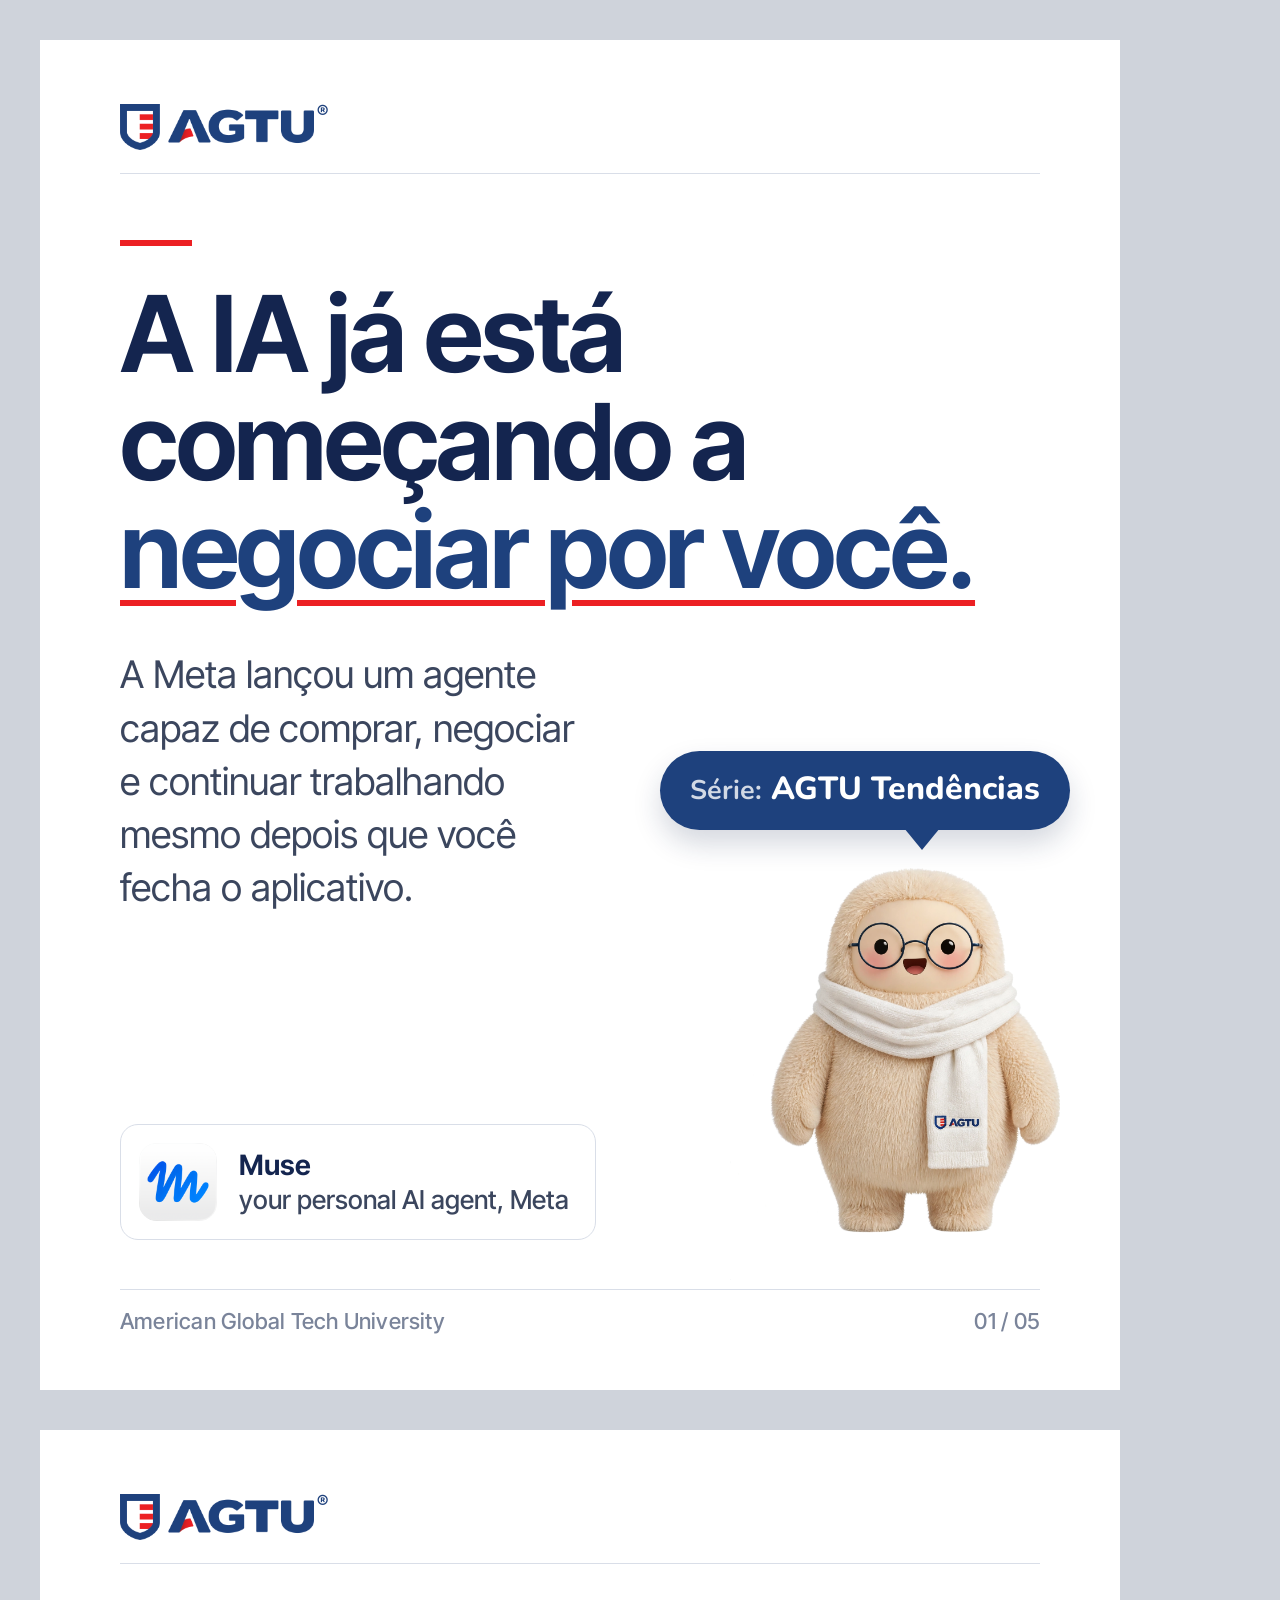
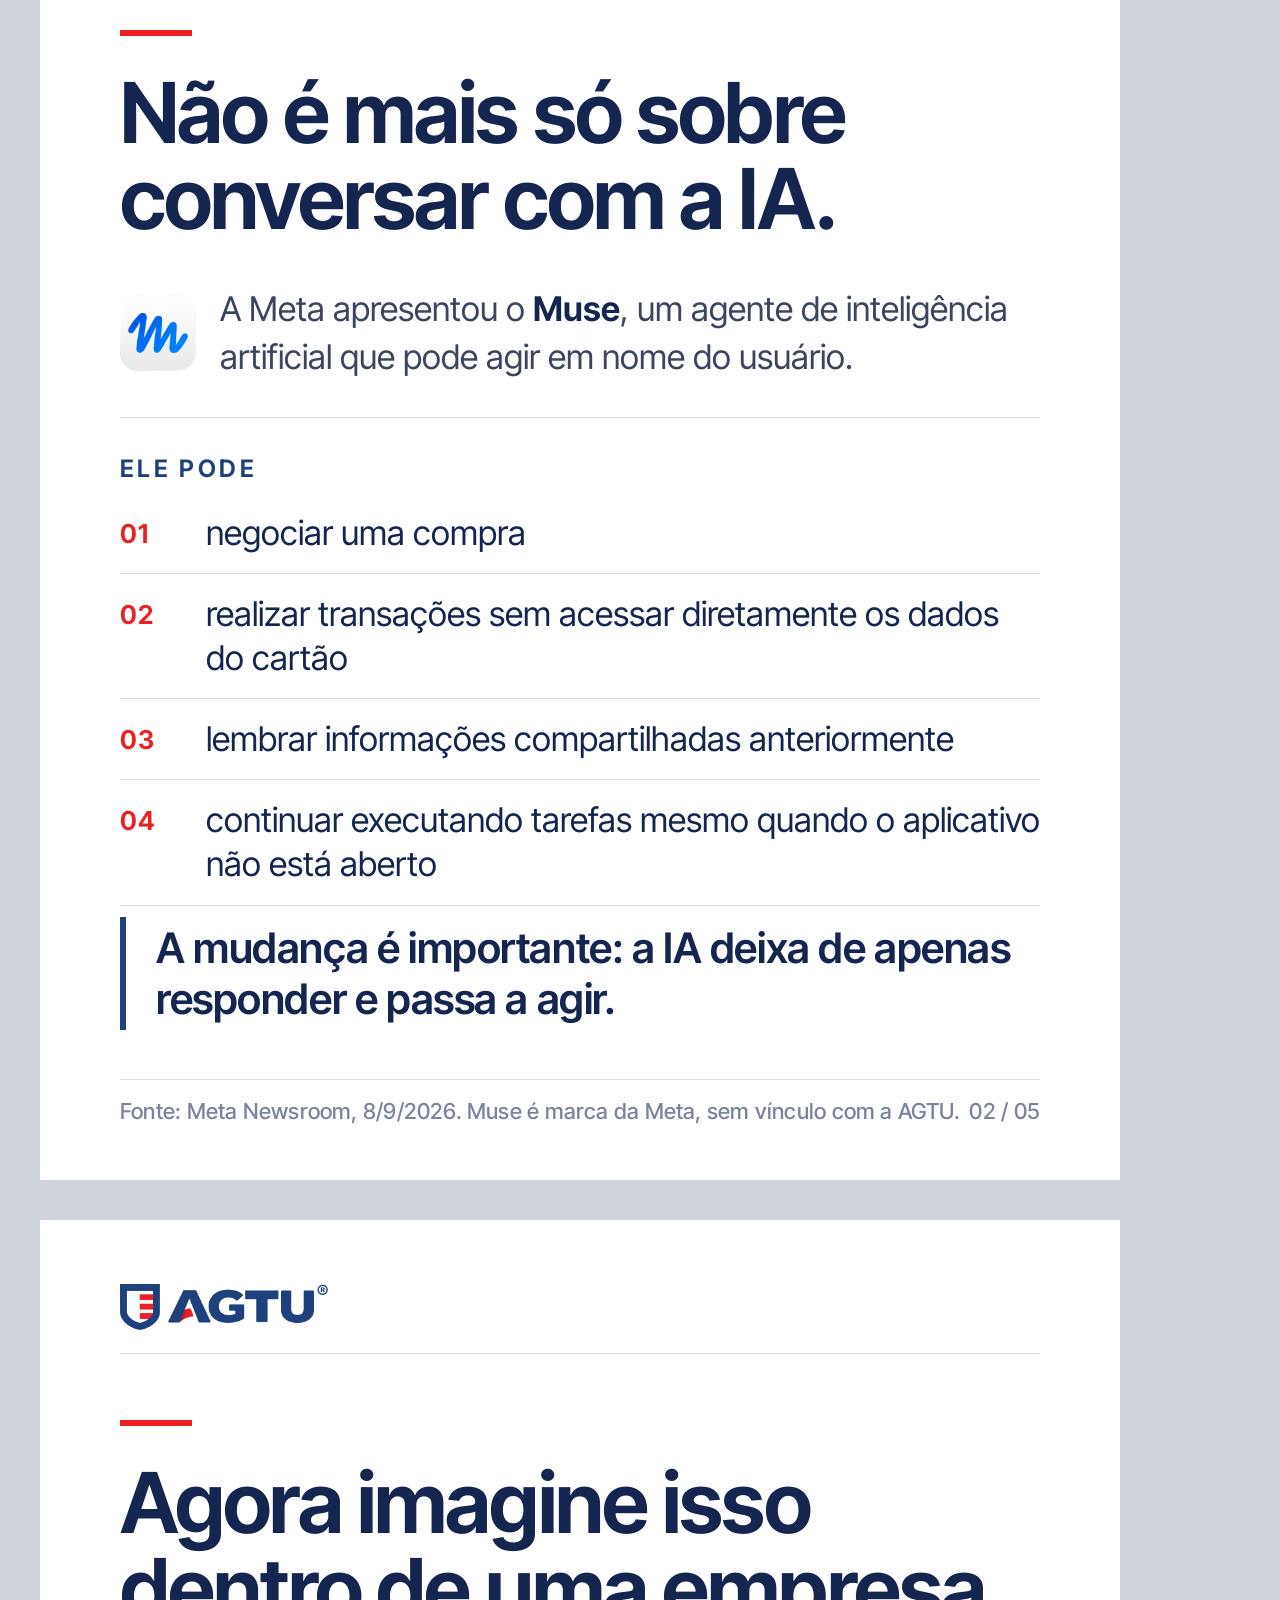
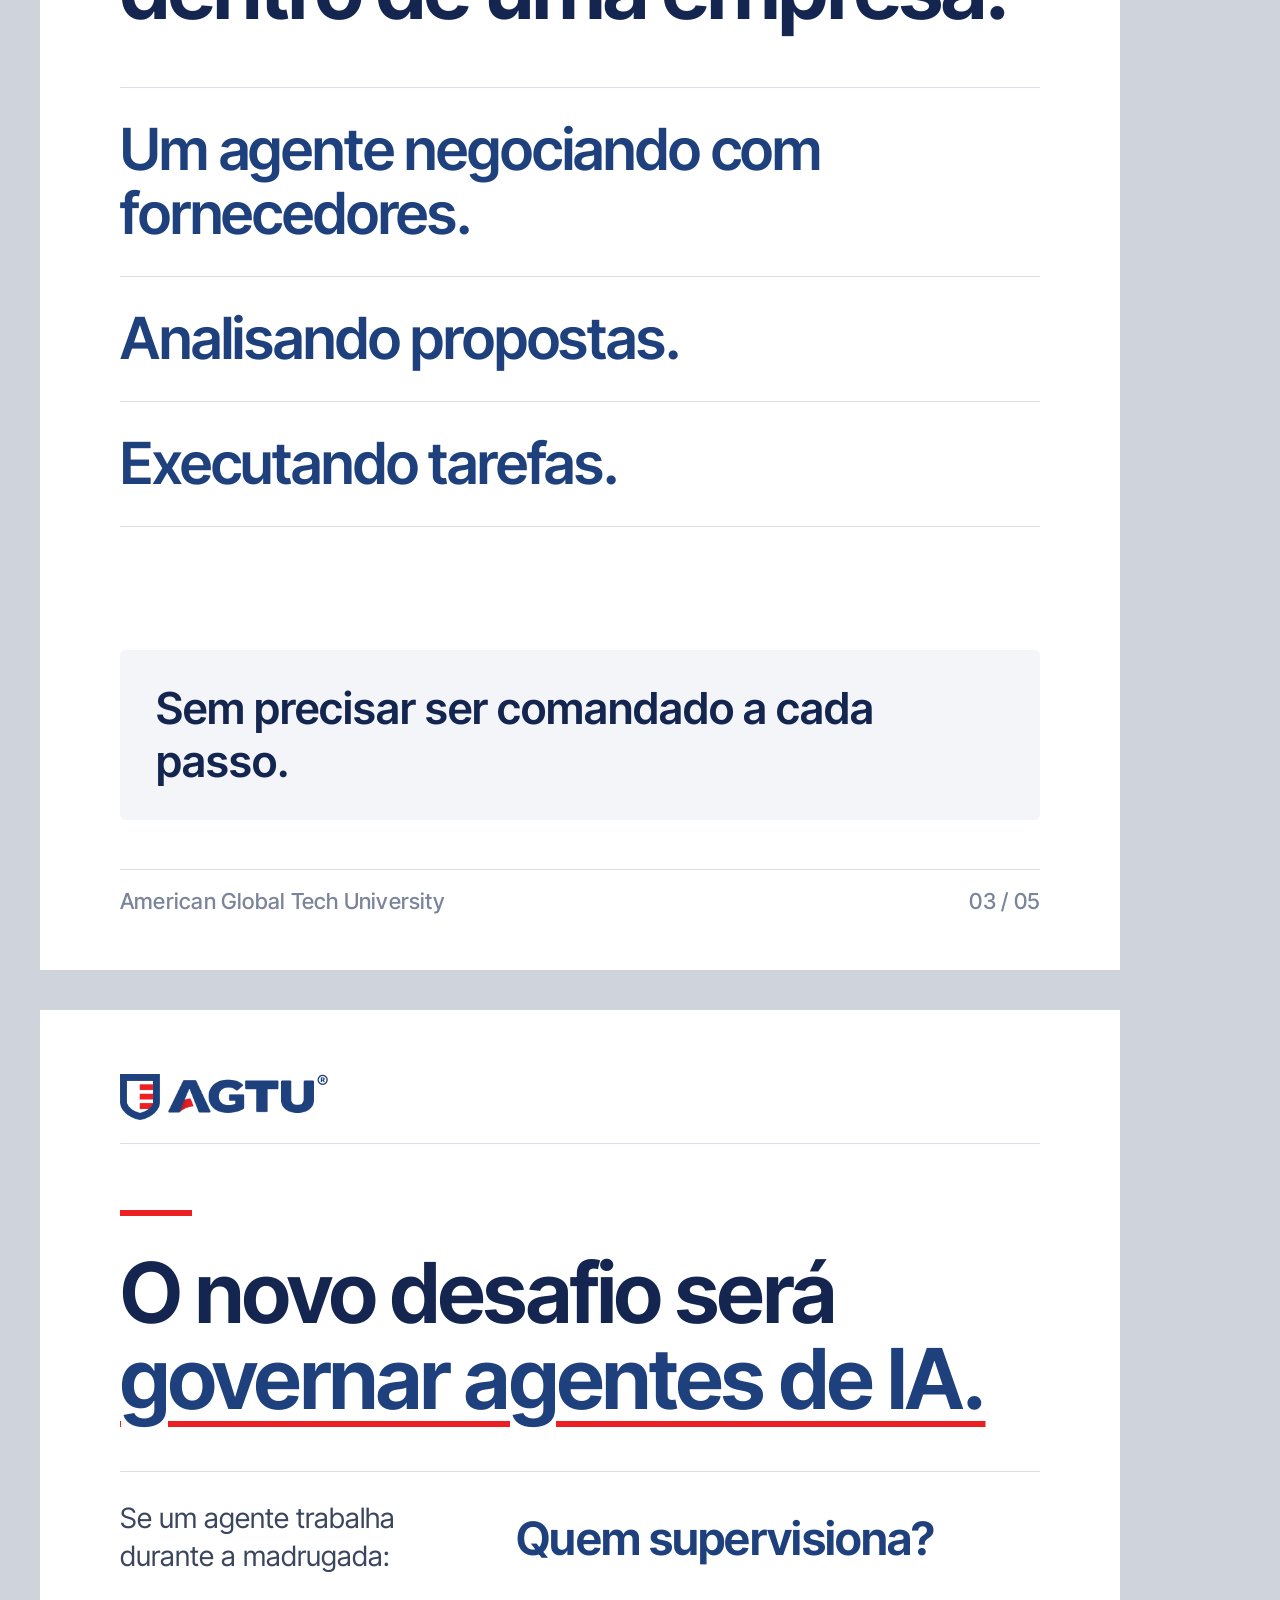
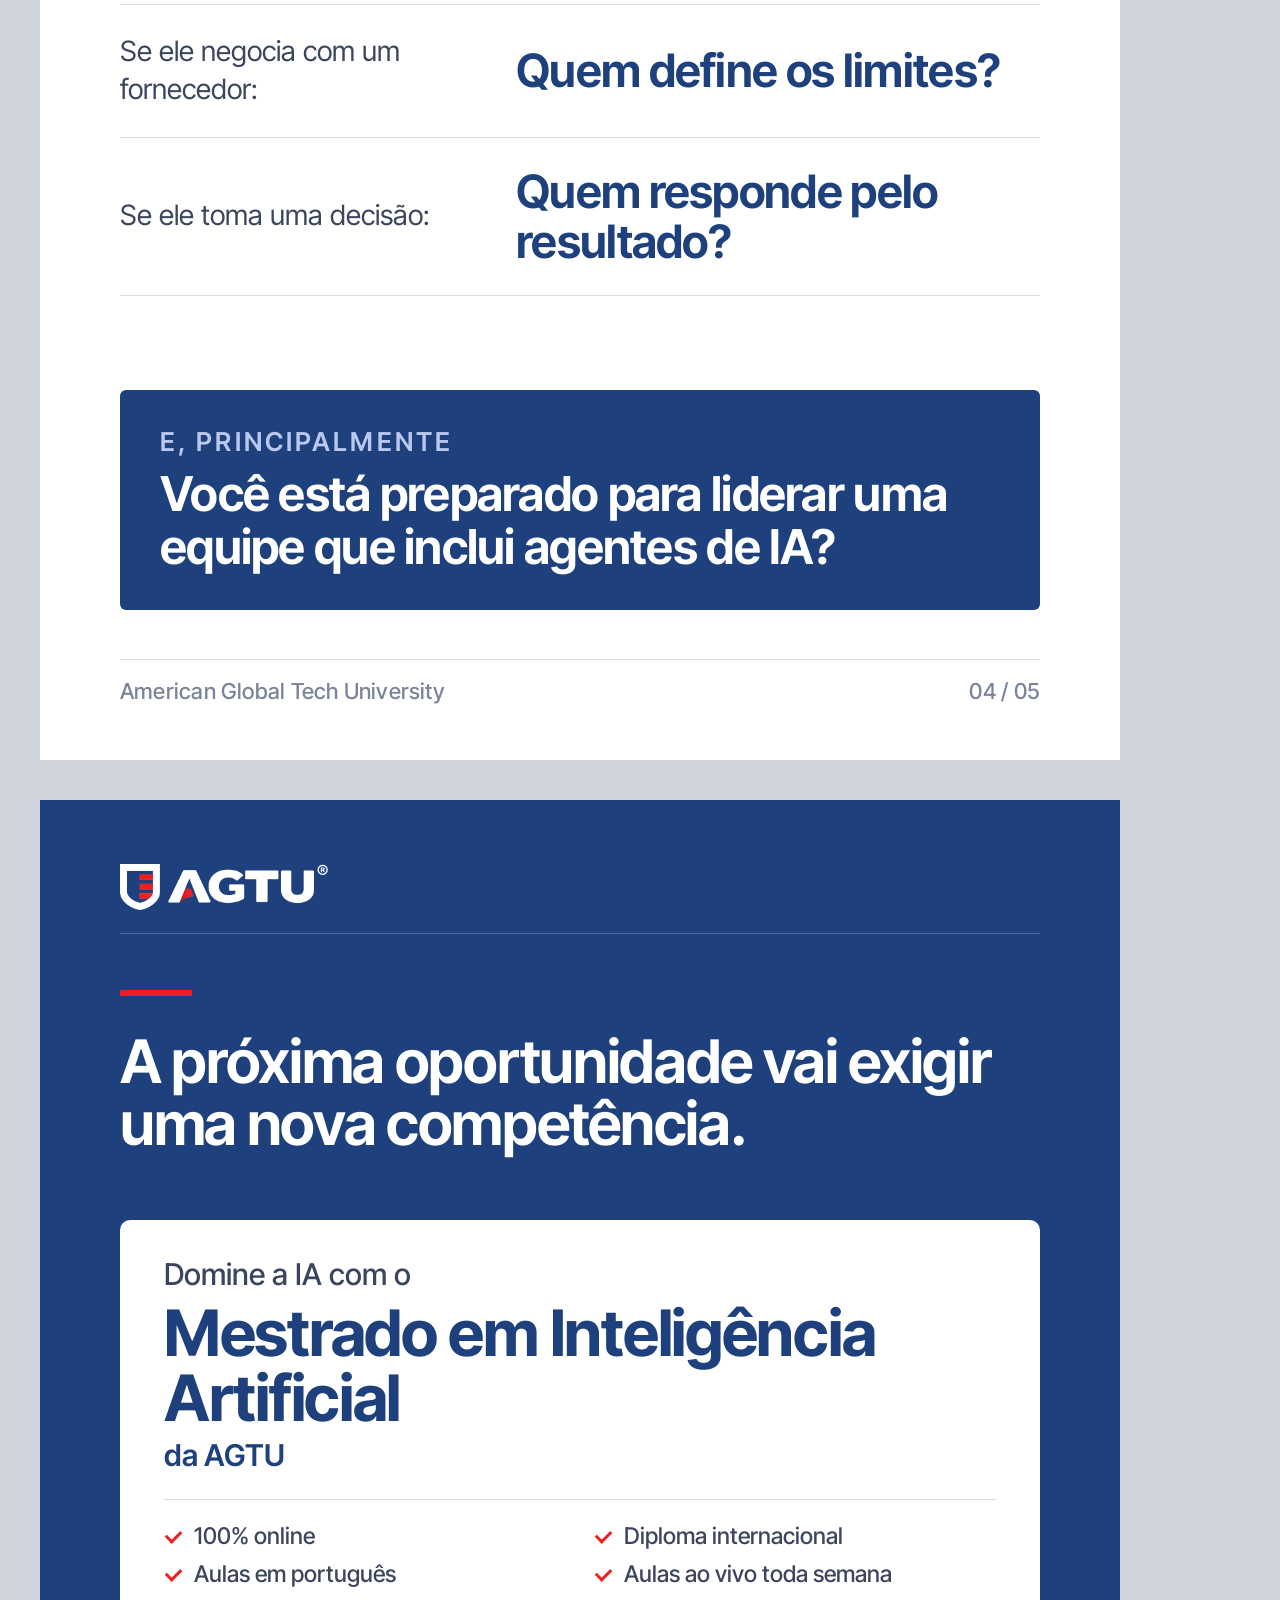
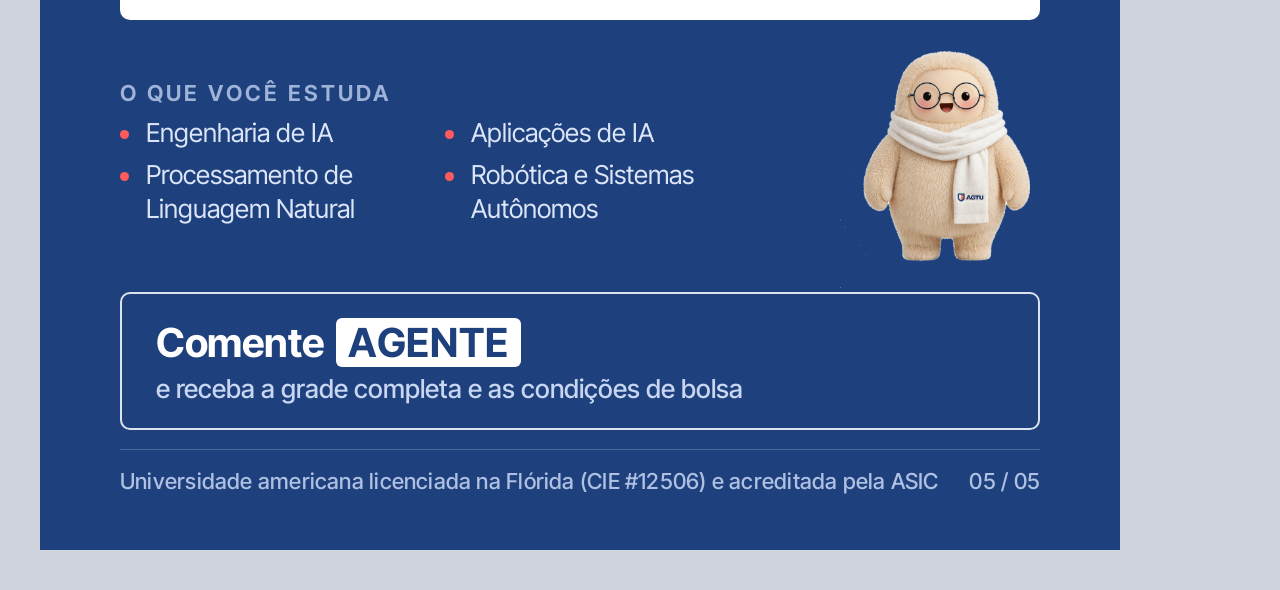
==== commit ddfa25d2: "agtu-conteudo: CTA em moldura branca e marcadores nas disciplinas Co-Authored-By: Claude Opus 5.5 <n" ====
--- a/.claude/skills/agtu-conteudo/assets/template-tendencias.html
+++ b/.claude/skills/agtu-conteudo/assets/template-tendencias.html
@@ -186,6 +186,13 @@
 .checks{display:grid!important;grid-template-columns:1fr 1fr;gap:10px 28px!important}
 .study{top:880px!important}
 .m5v{bottom:262px!important}
+
+.study li{position:relative;padding-left:26px}
+.study li::before{content:"";position:absolute;left:0;top:14px;width:9px;height:9px;border-radius:50%;background:#FF5A5C}
+.ctabar{background:transparent!important;border:2px solid rgba(255,255,255,.85)!important;border-radius:10px!important;padding:24px 34px!important;flex-direction:column;gap:6px!important;align-items:flex-start!important}
+.ctabar b{font-size:40px!important}
+.ctabar b em{font-style:normal;background:#fff;color:var(--navy);padding:0 12px;border-radius:6px;margin-left:4px;letter-spacing:.02em}
+.ctabar span{color:#C9D6F2!important;font-size:26px!important}
 </style></head><body>
 
 <section class="slide s1 anim" id="s1">
@@ -266,7 +273,7 @@
     <ul><li>Engenharia de IA</li><li>Aplicações de IA</li><li>Processamento de Linguagem Natural</li><li>Robótica e Sistemas Autônomos</li></ul>
   </div>
   <img class="m5v" src="mascote.png" alt="Mascote">
-  <div class="ctabar"><b>Comente AGENTE</b><span>e receba a grade completa e as condições de bolsa</span></div>
+  <div class="ctabar"><b>Comente <em>AGENTE</em></b><span>e receba a grade completa e as condições de bolsa</span></div>
   <div class="foot"><span>Universidade americana licenciada na Flórida (CIE #12506) e acreditada pela ASIC</span><span>05 / 05</span></div>
 </section>
 </body></html>
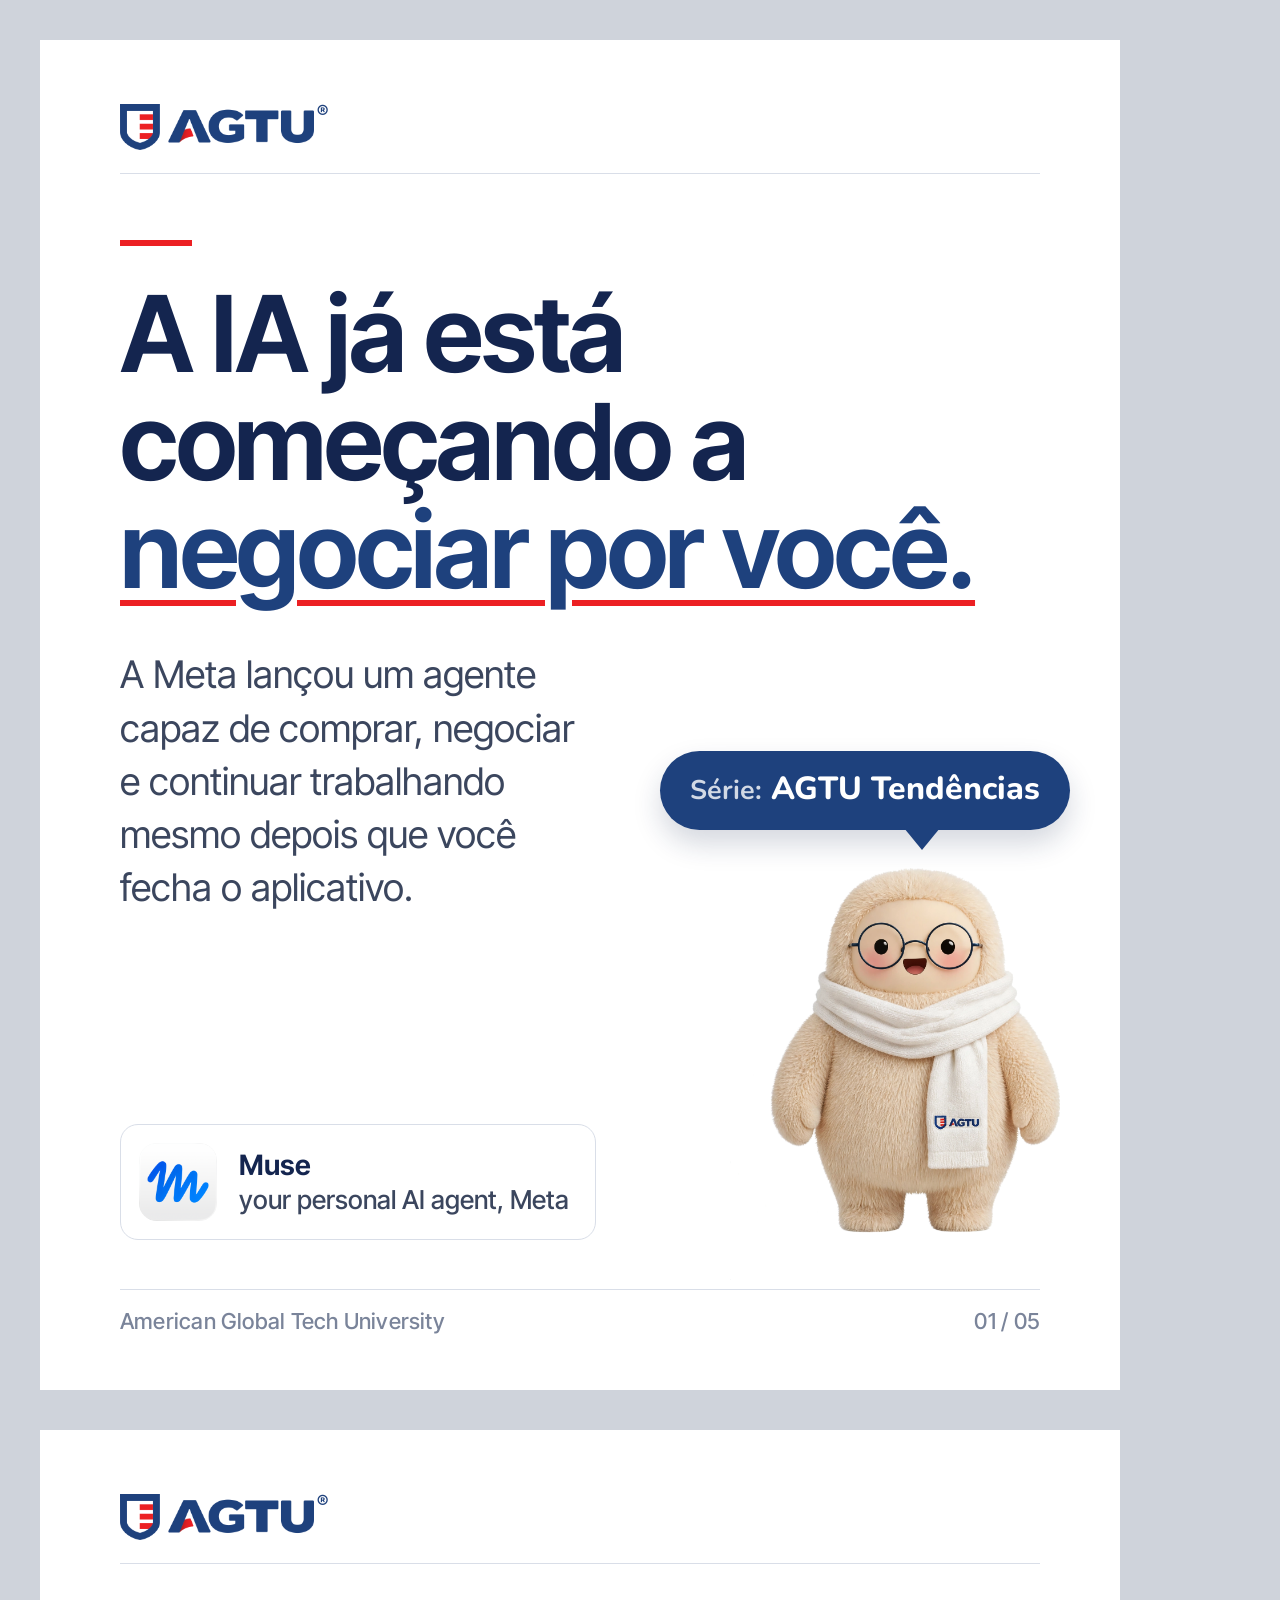
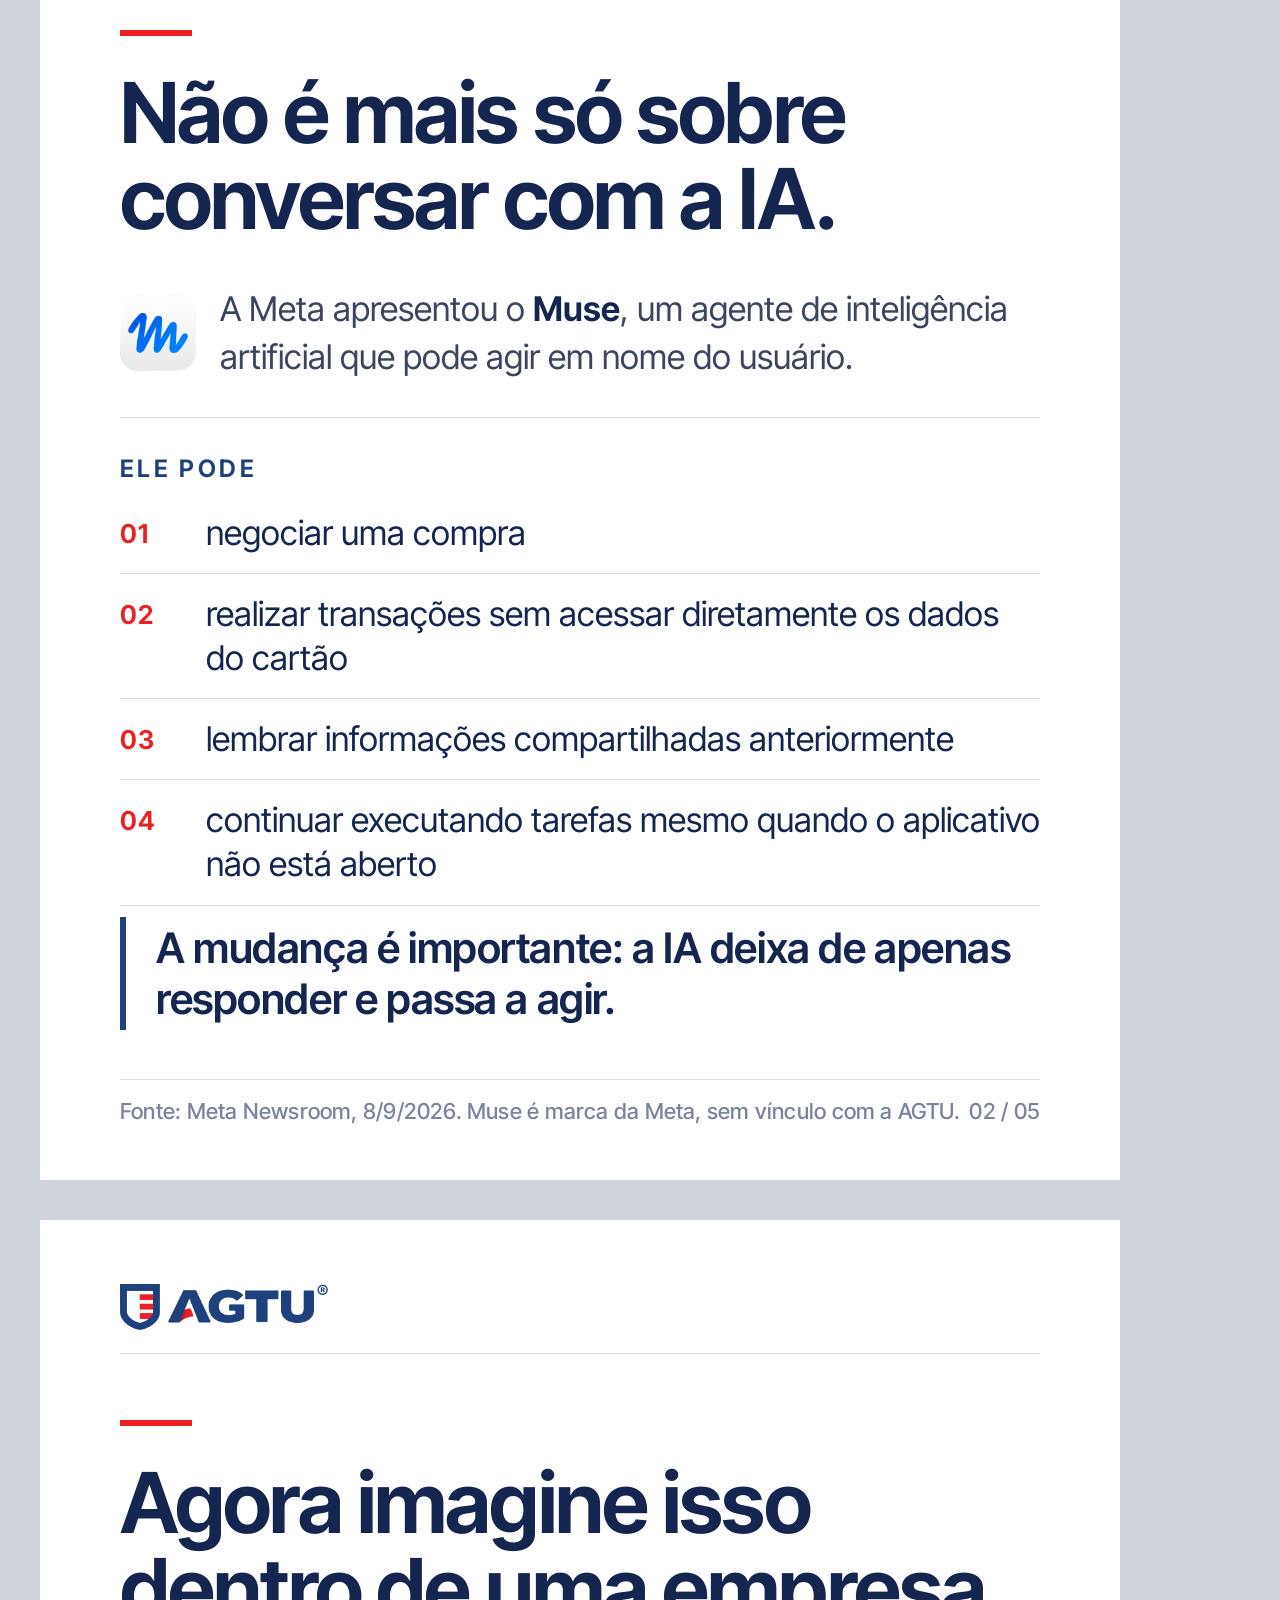
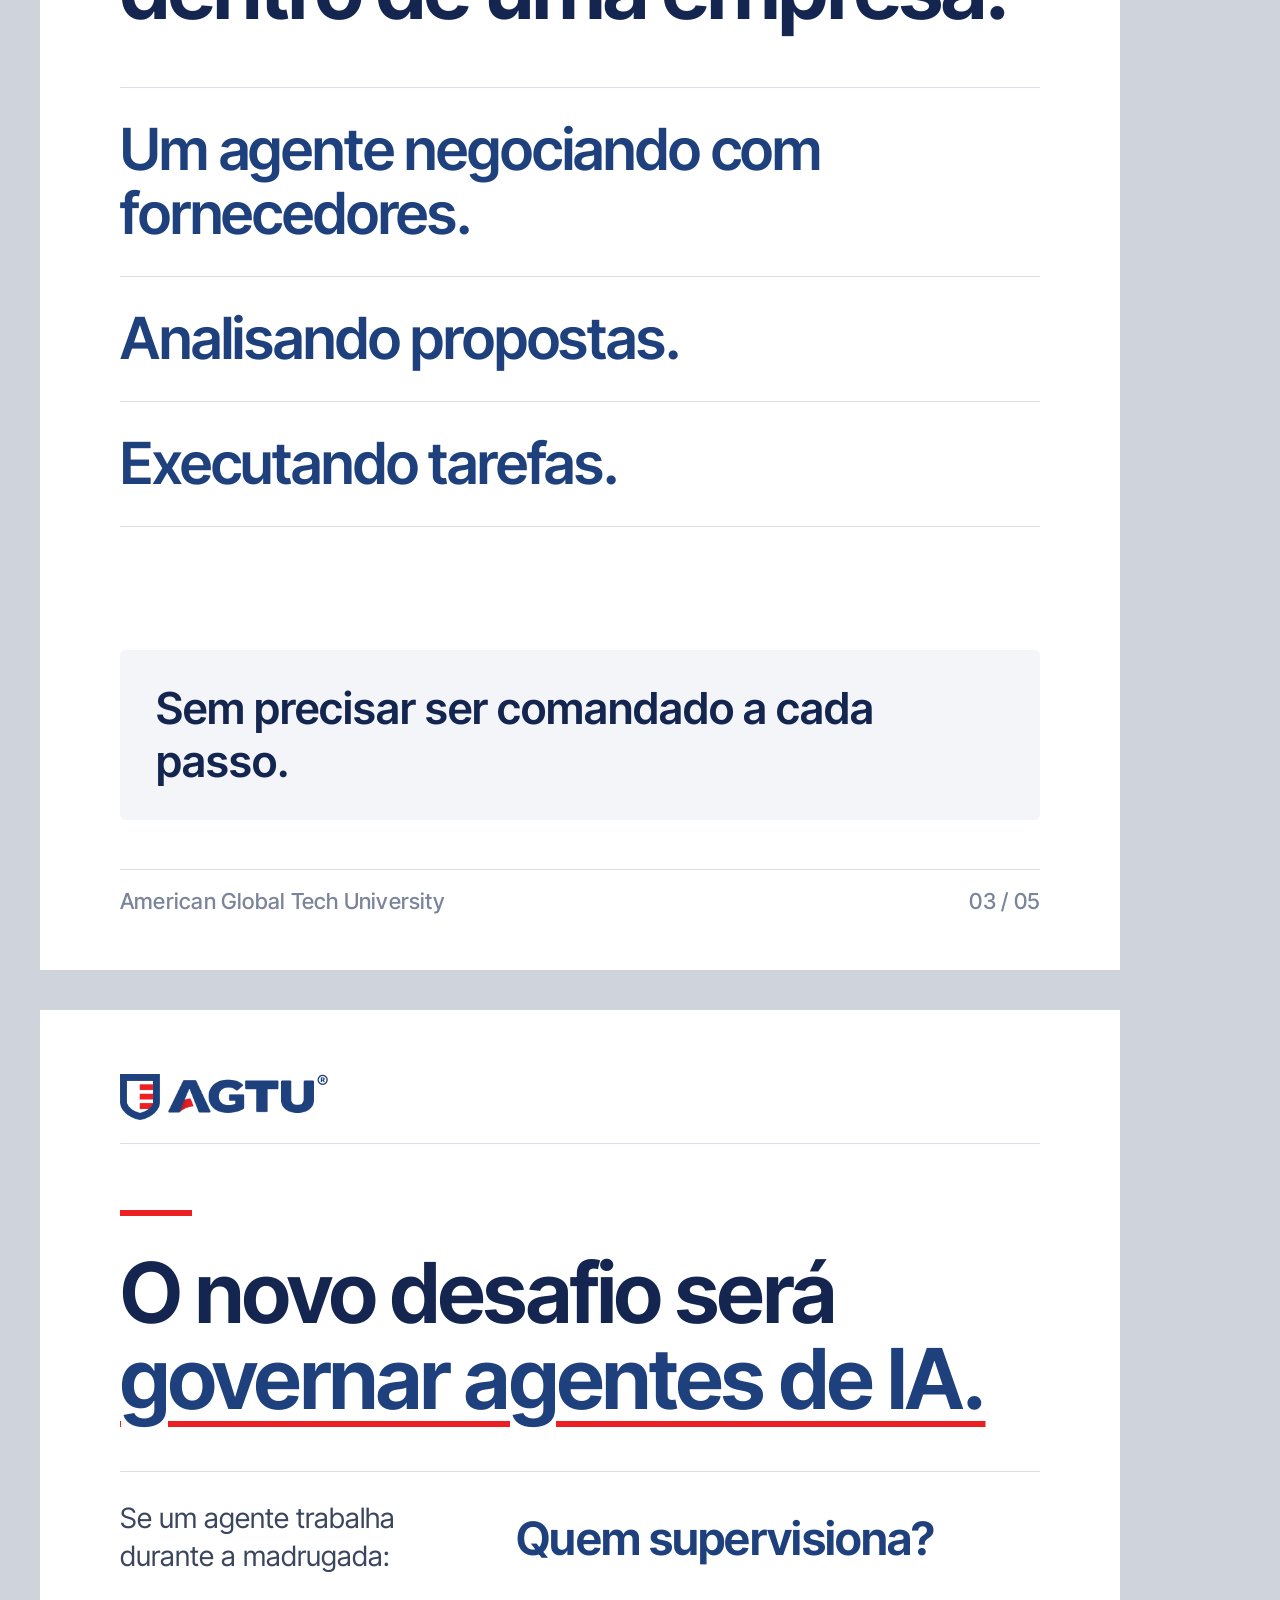
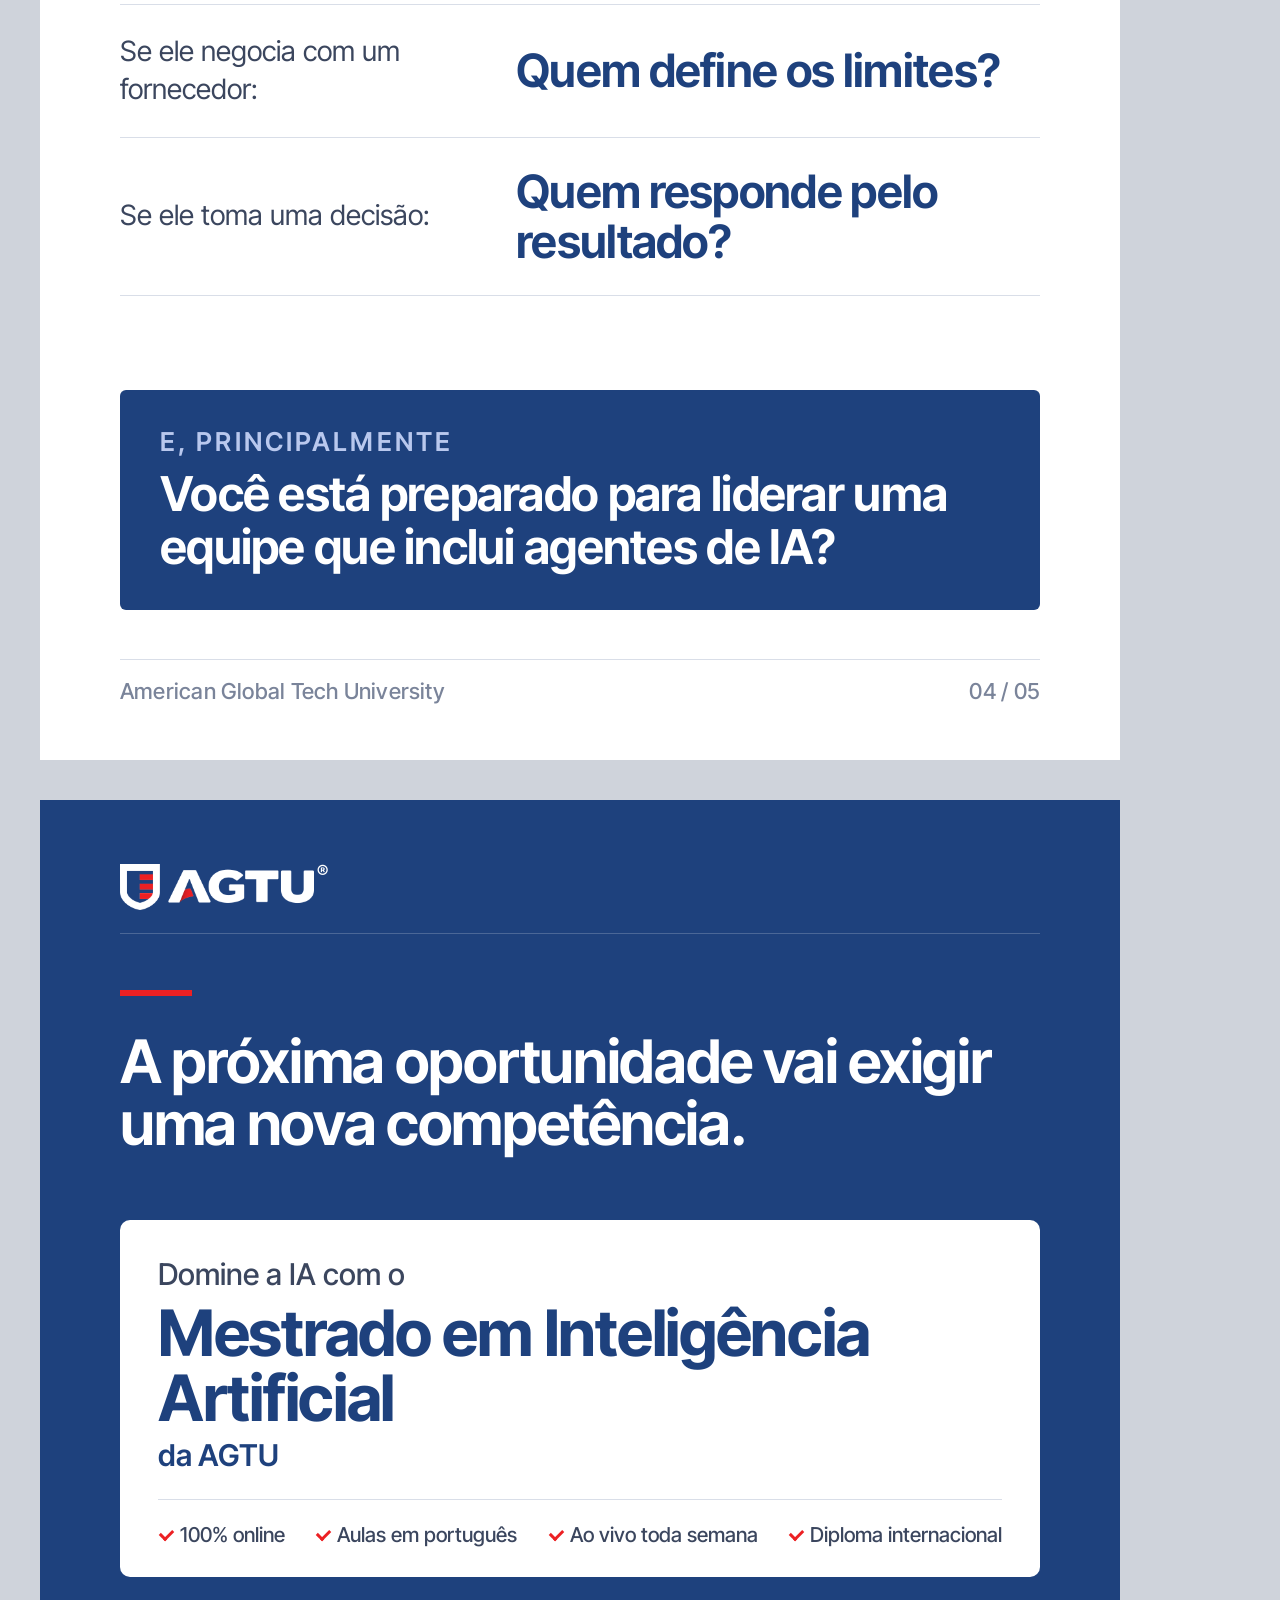
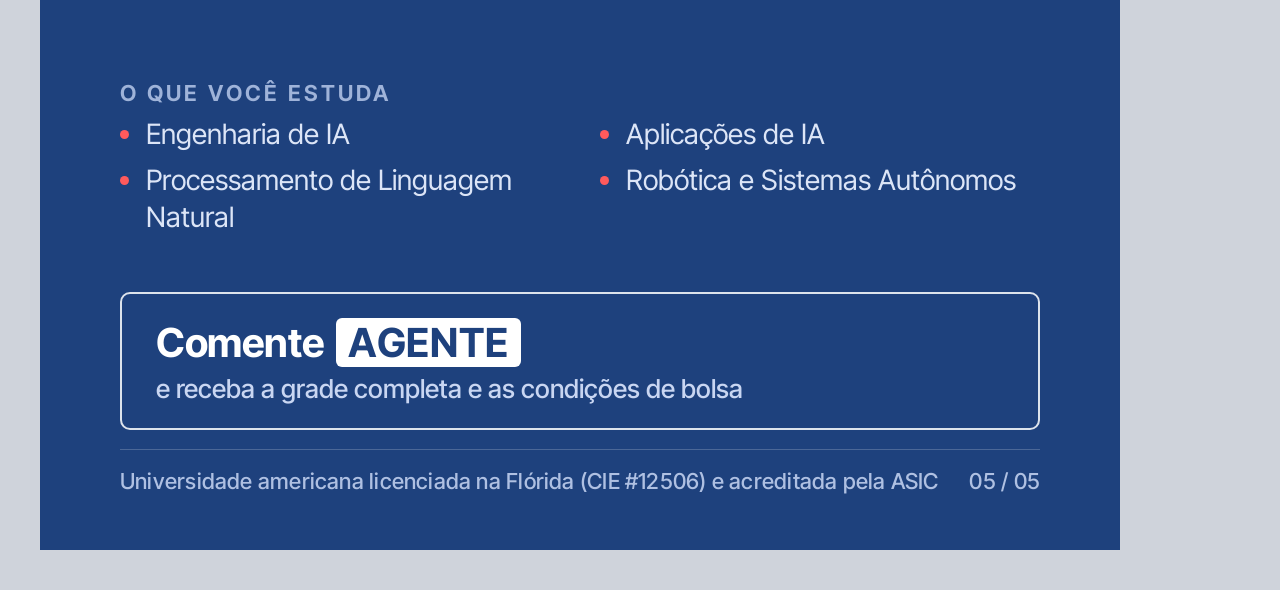
==== commit 6511ca13: "agtu-conteudo: última tela sem mascote e diferenciais em uma linha Co-Authored-By: Claude Opus 5.5 <" ====
--- a/.claude/skills/agtu-conteudo/assets/template-tendencias.html
+++ b/.claude/skills/agtu-conteudo/assets/template-tendencias.html
@@ -193,6 +193,17 @@
 .ctabar b{font-size:40px!important}
 .ctabar b em{font-style:normal;background:#fff;color:var(--navy);padding:0 12px;border-radius:6px;margin-left:4px;letter-spacing:.02em}
 .ctabar span{color:#C9D6F2!important;font-size:26px!important}
+
+.checks{display:flex!important;flex-wrap:nowrap!important;gap:0 22px!important;justify-content:space-between}
+.checks span{font-size:22px!important;white-space:nowrap;padding-left:26px!important}
+.study{width:auto!important;right:80px}
+.study ul{gap:10px 40px!important}
+.study li{font-size:28px!important}
+
+.card5{padding:36px 38px 30px!important}
+.checks{gap:0 14px!important}
+.checks span{font-size:20.5px!important;padding-left:22px!important}
+.checks span::before{top:7px!important;width:10px!important;height:6px!important}
 </style></head><body>
 
 <section class="slide s1 anim" id="s1">
@@ -266,14 +277,13 @@
     <p class="pre">Domine a IA com o</p>
     <p class="name">Mestrado em Inteligência Artificial</p>
     <p class="post">da AGTU</p>
-    <div class="checks"><span>100% online</span><span>Diploma internacional</span><span>Aulas em português</span><span>Aulas ao vivo toda semana</span></div>
+    <div class="checks"><span>100% online</span><span>Aulas em português</span><span>Ao vivo toda semana</span><span>Diploma internacional</span></div>
   </div>
   <div class="study">
     <p class="lab">O que você estuda</p>
     <ul><li>Engenharia de IA</li><li>Aplicações de IA</li><li>Processamento de Linguagem Natural</li><li>Robótica e Sistemas Autônomos</li></ul>
   </div>
-  <img class="m5v" src="mascote.png" alt="Mascote">
-  <div class="ctabar"><b>Comente <em>AGENTE</em></b><span>e receba a grade completa e as condições de bolsa</span></div>
+    <div class="ctabar"><b>Comente <em>AGENTE</em></b><span>e receba a grade completa e as condições de bolsa</span></div>
   <div class="foot"><span>Universidade americana licenciada na Flórida (CIE #12506) e acreditada pela ASIC</span><span>05 / 05</span></div>
 </section>
 </body></html>
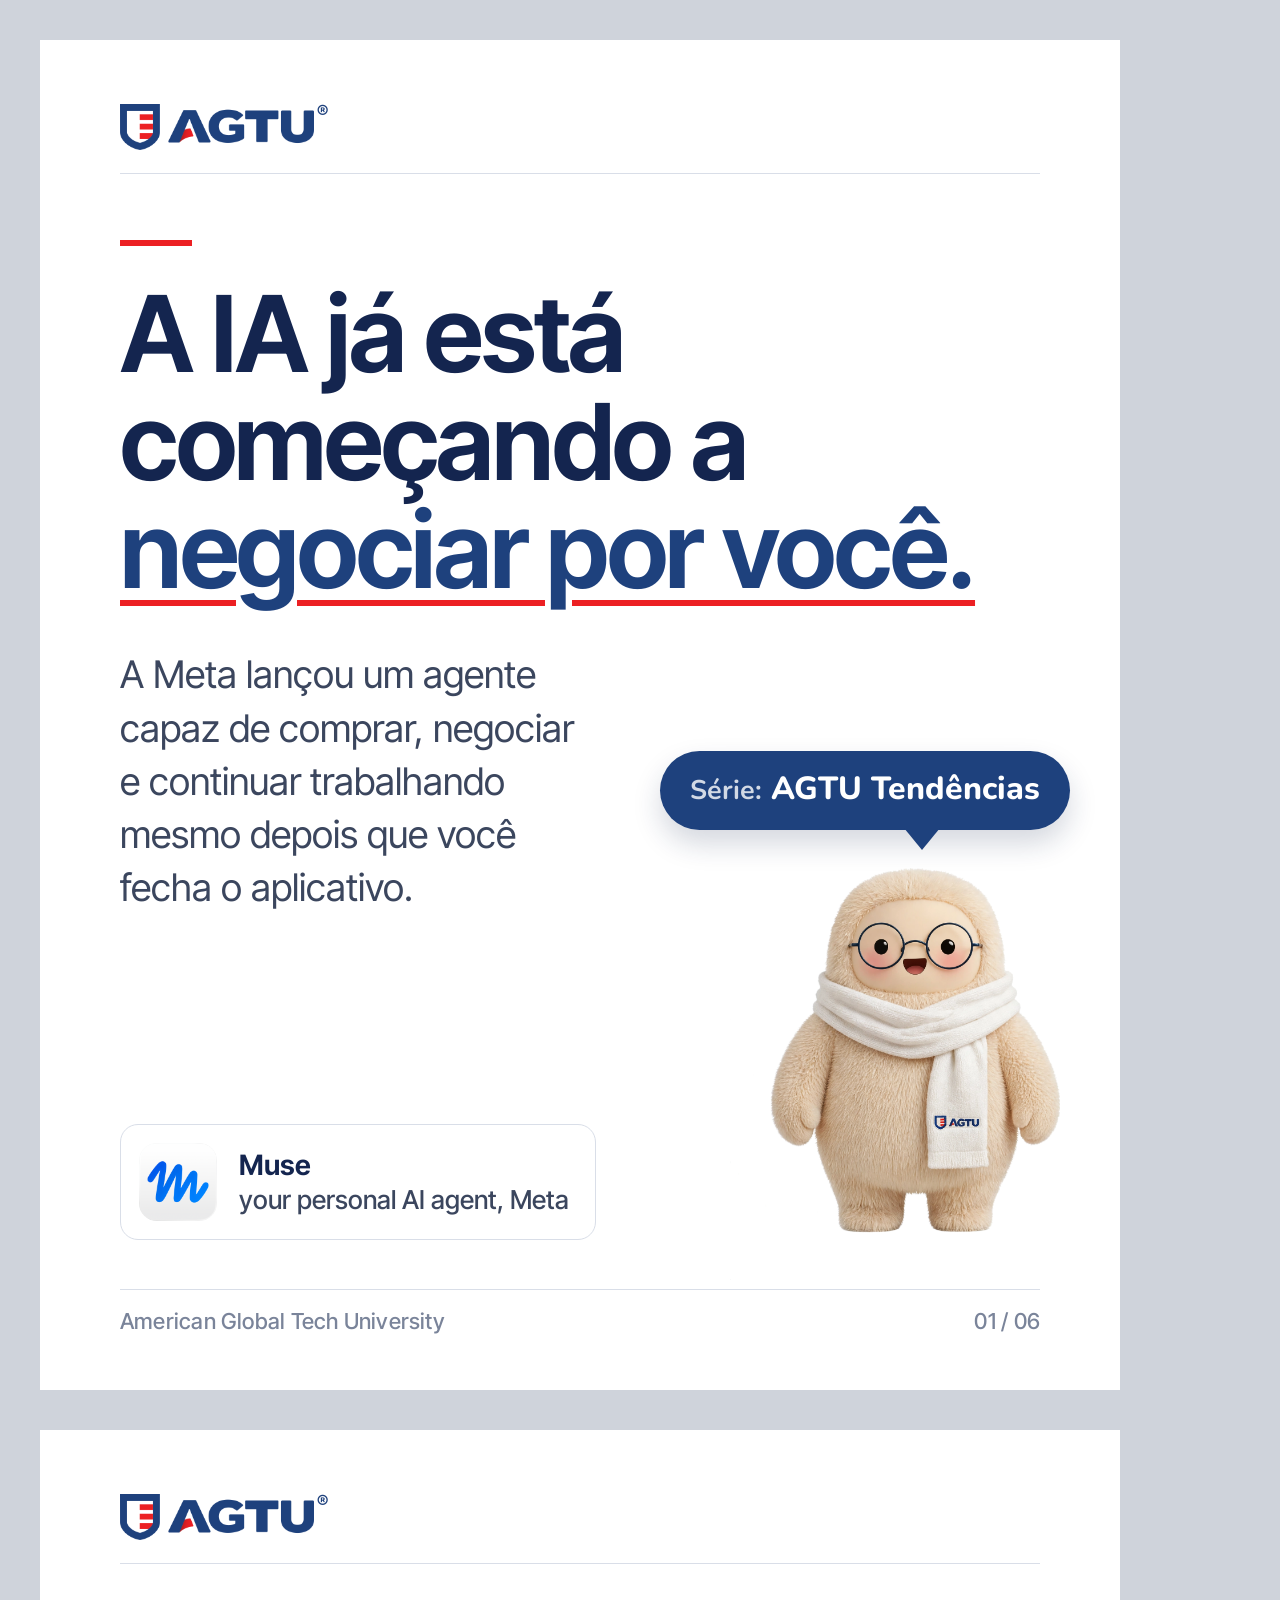
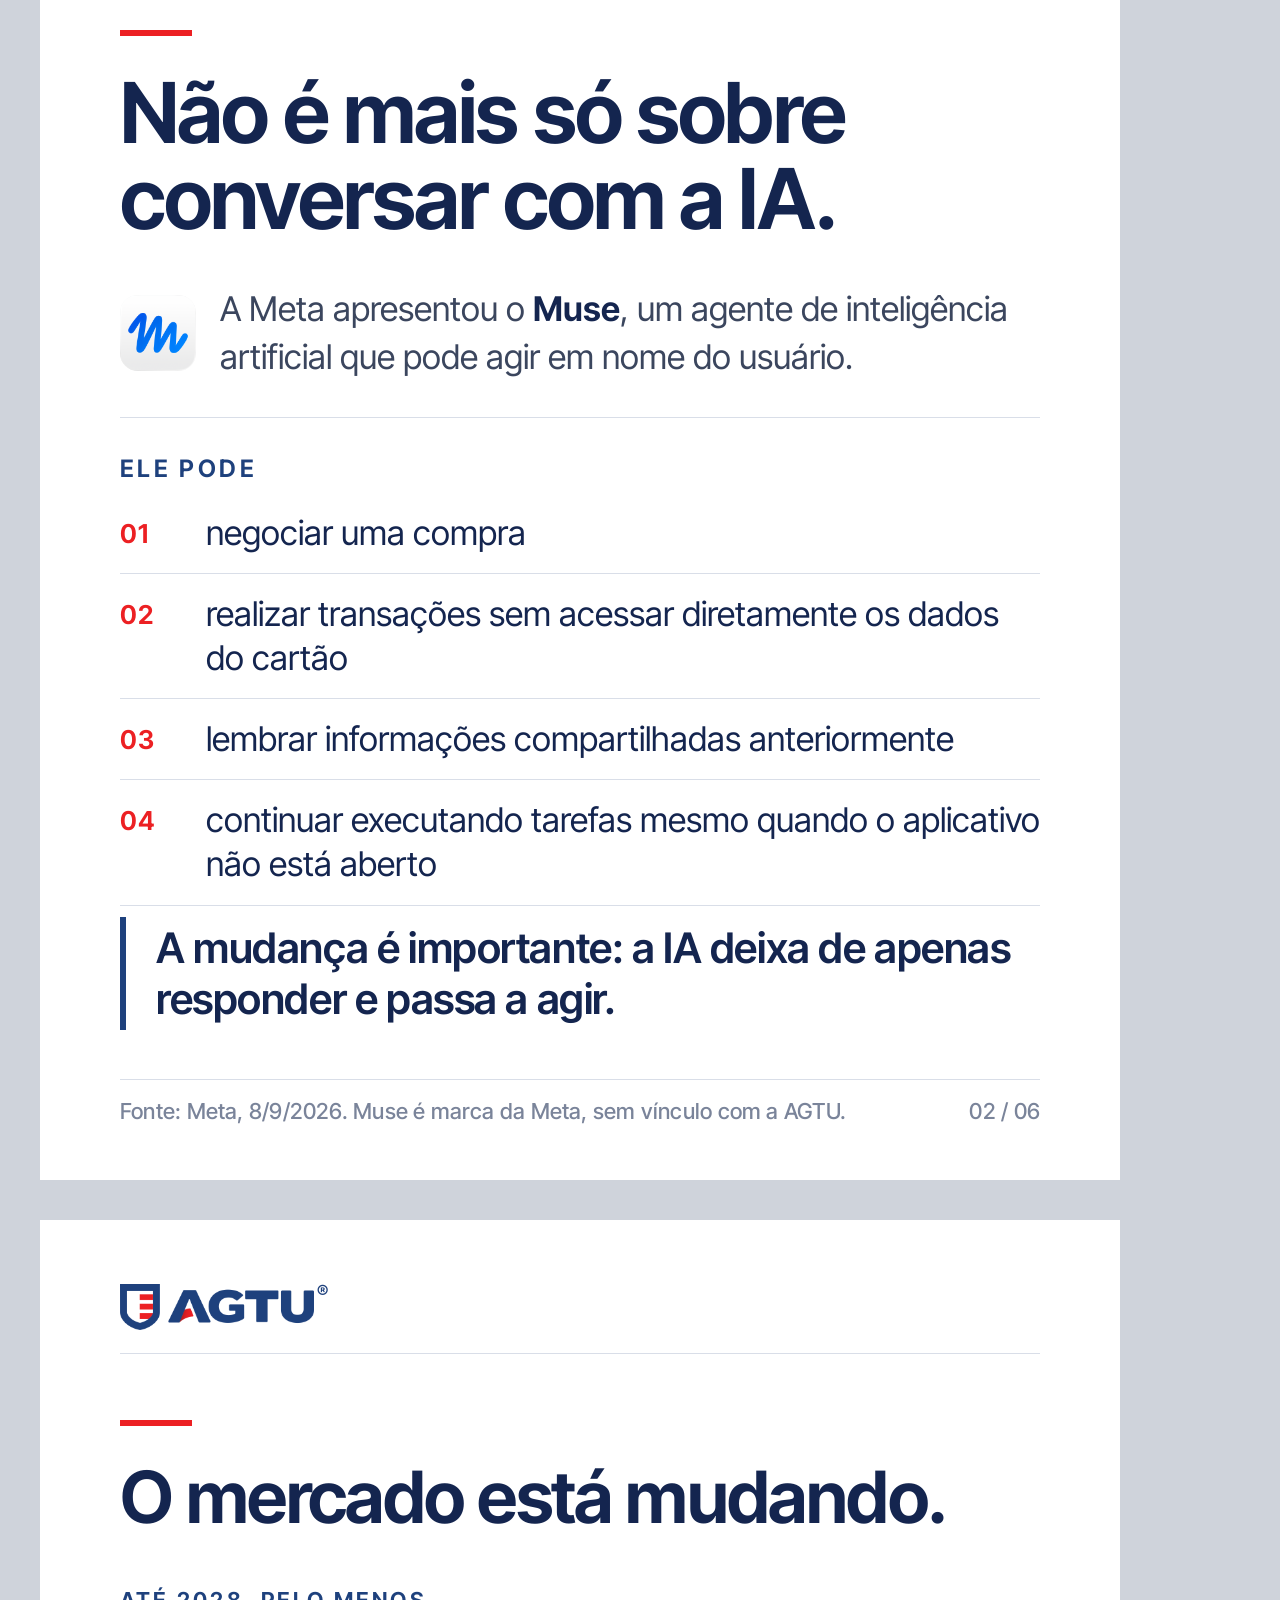
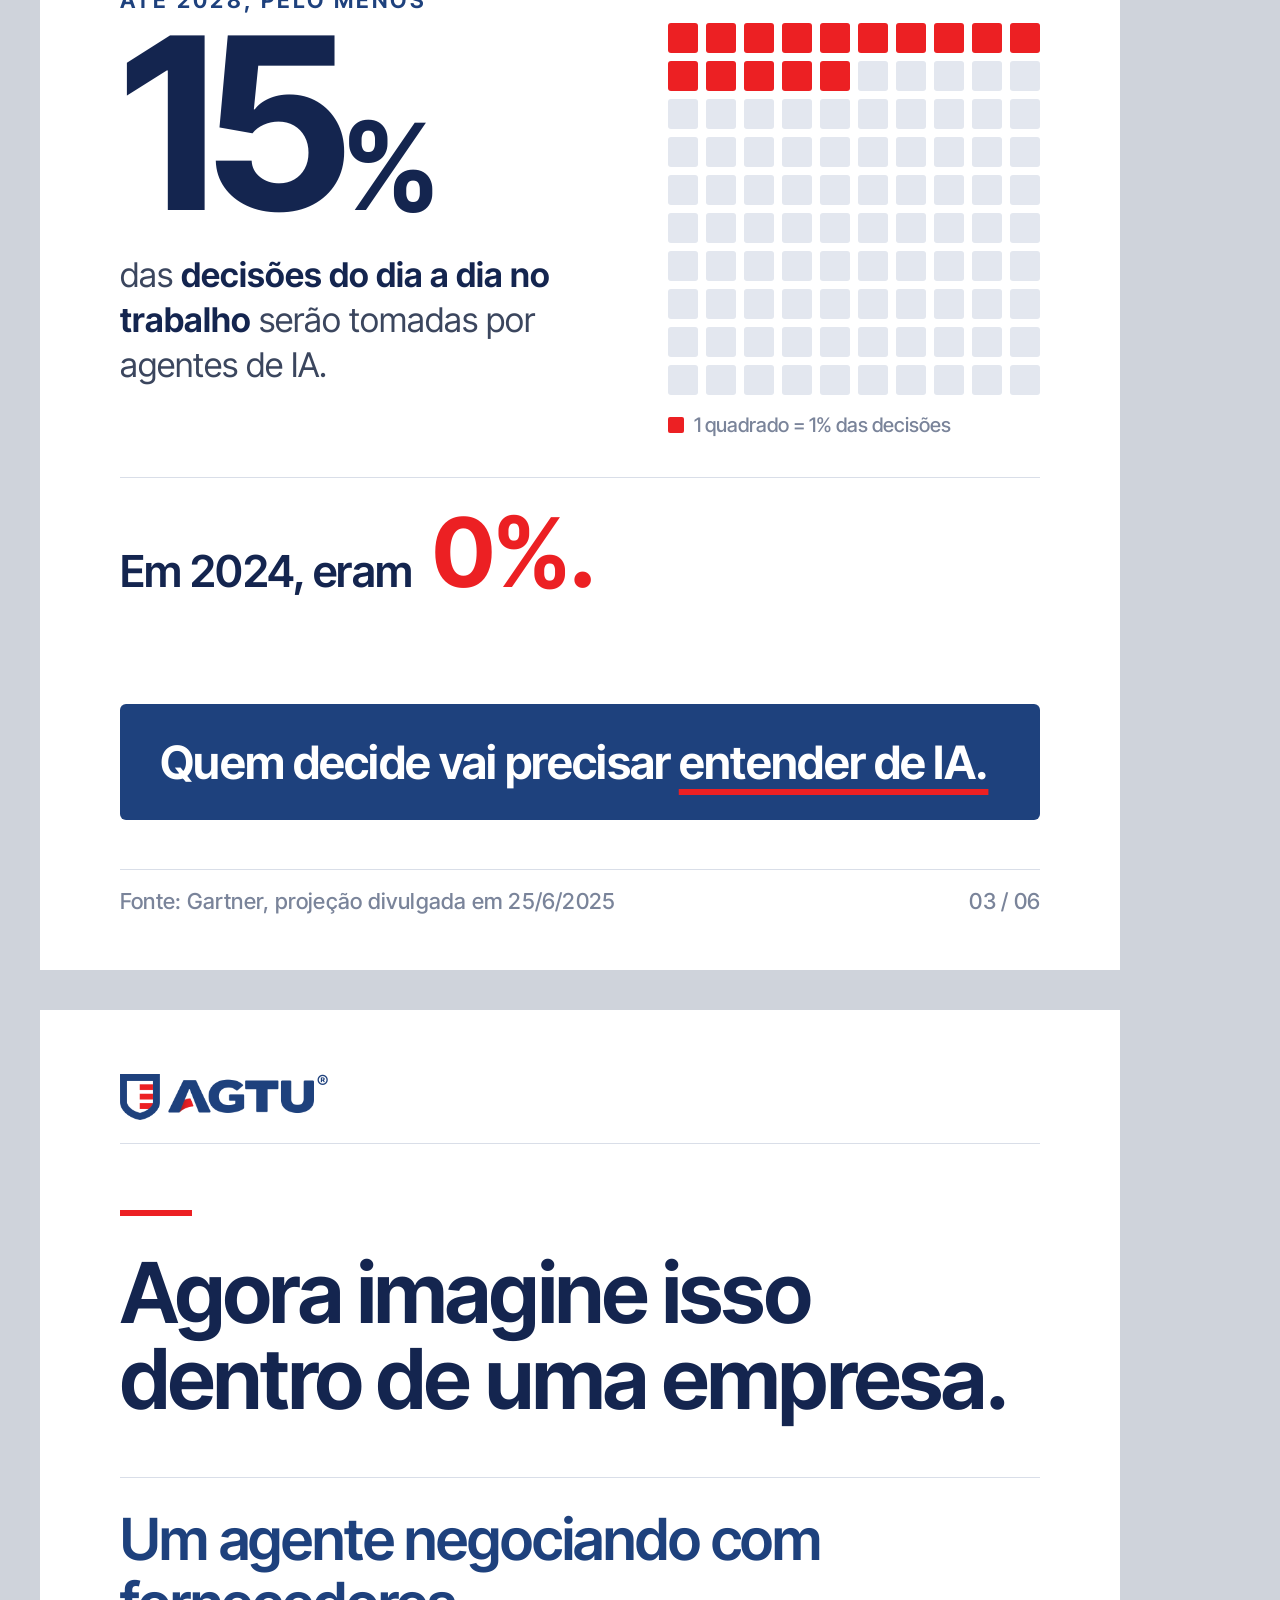
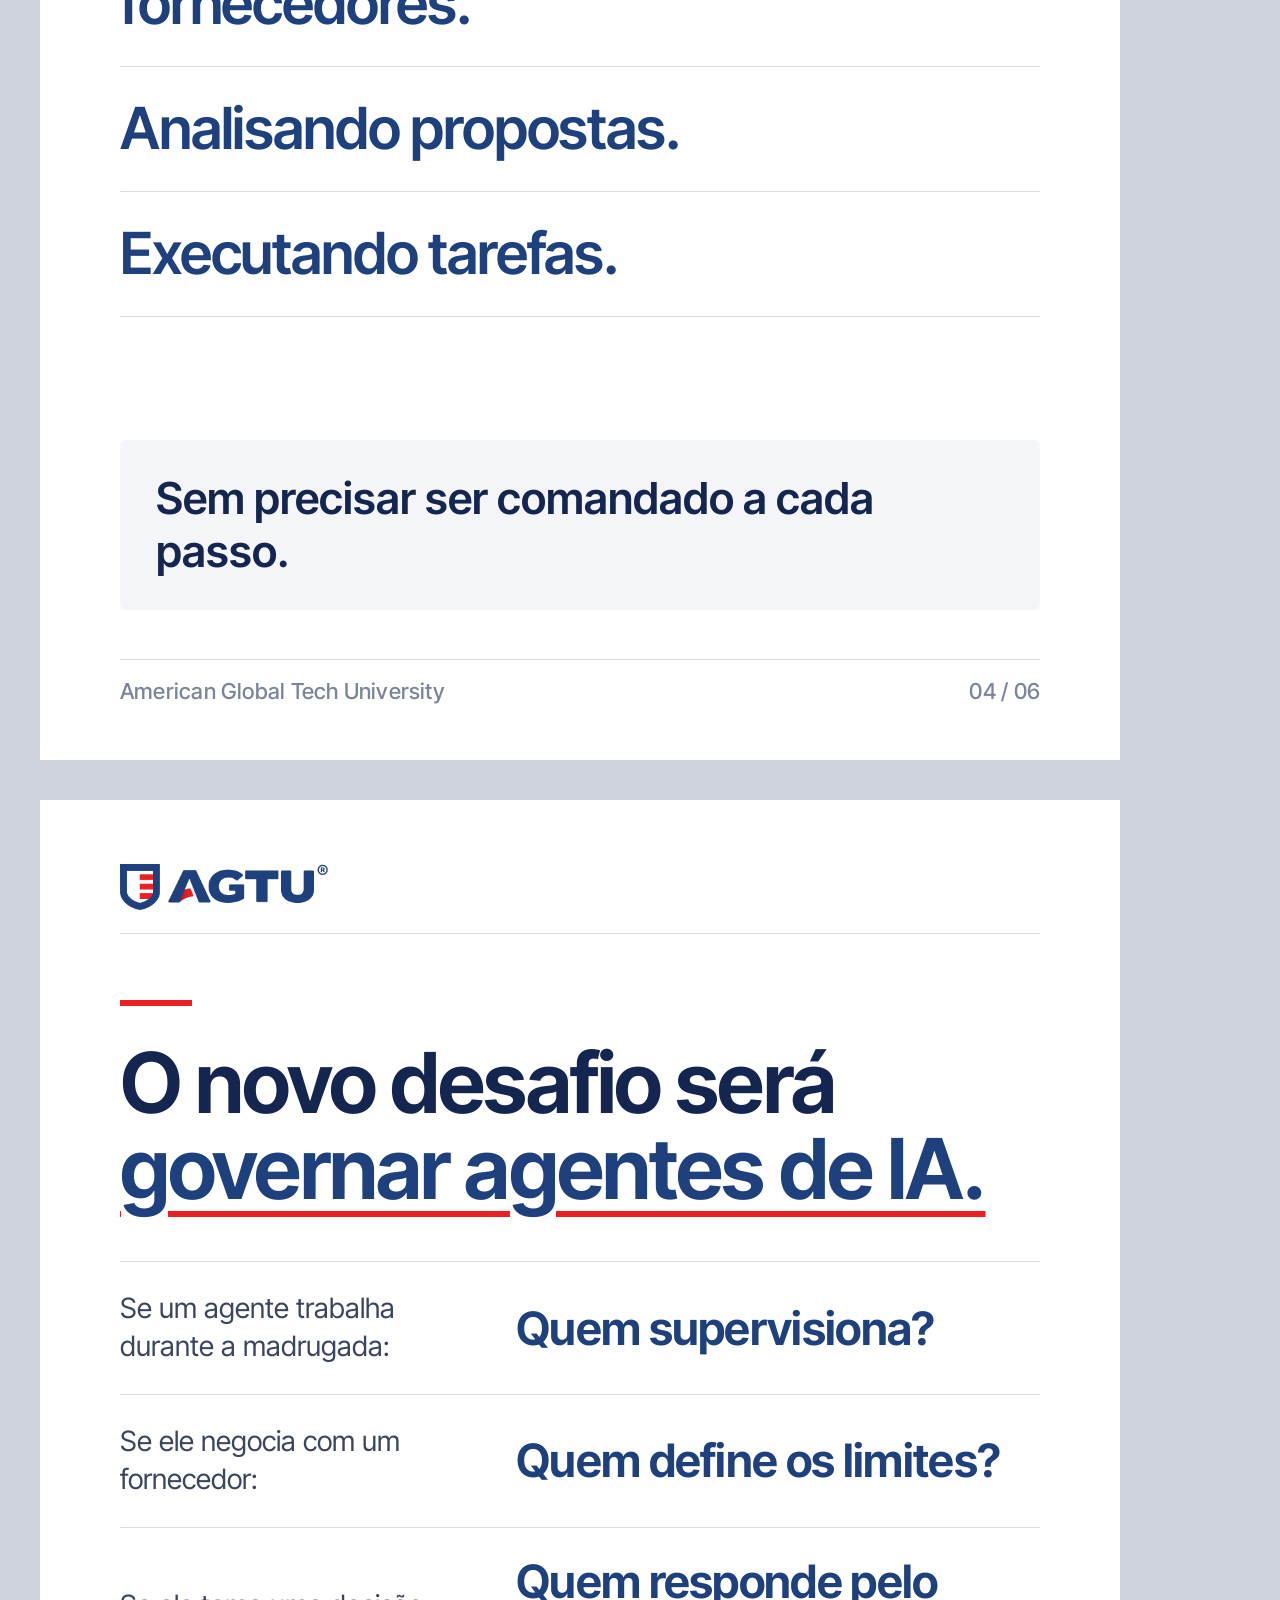
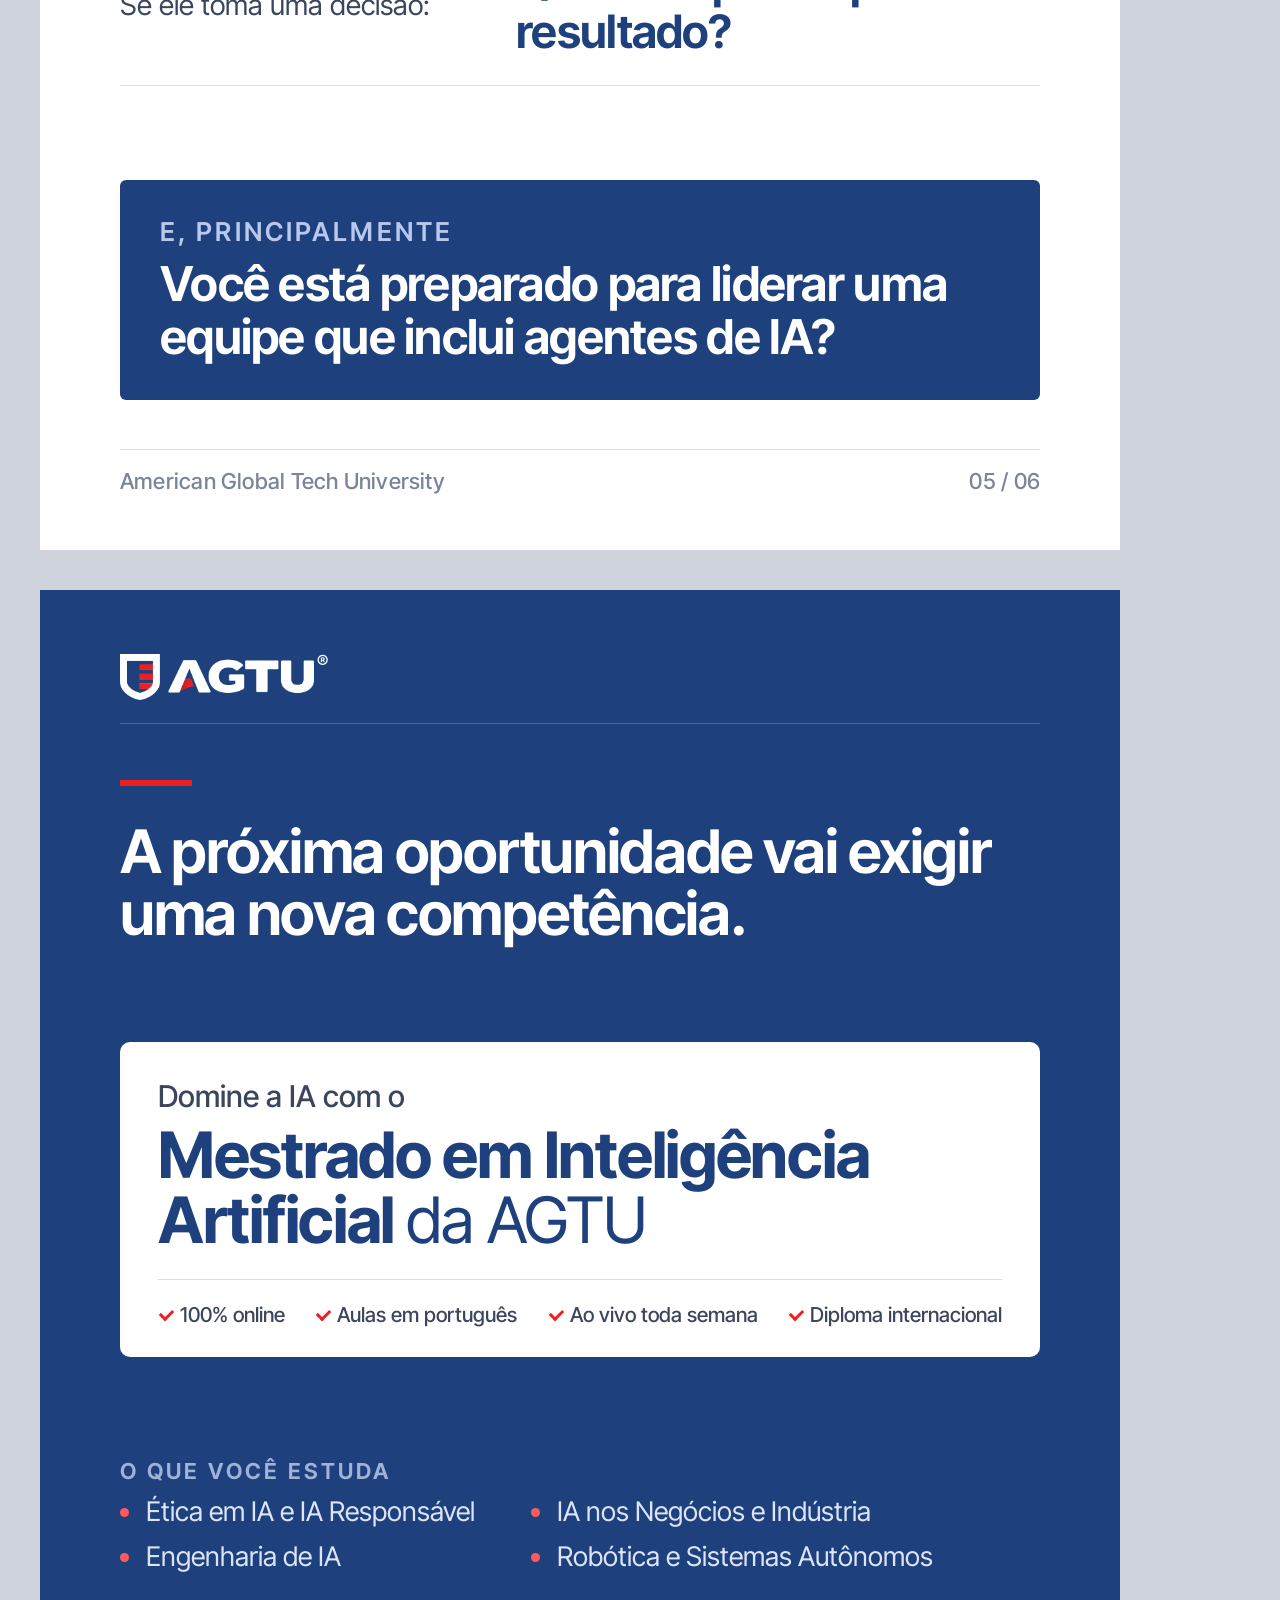
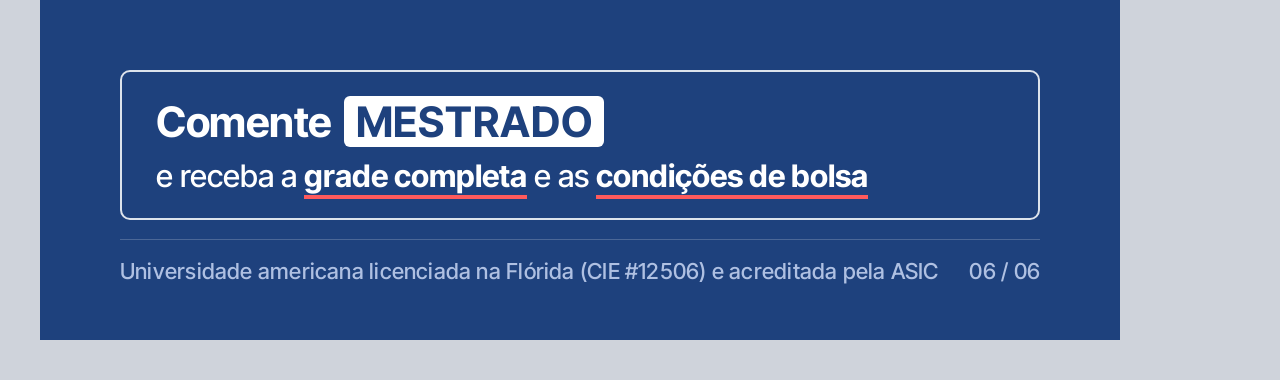
==== commit e6a6aa97: "agtu-conteudo: edição 01 com 6 telas e pacote agtu-academic-carousel - Template e exportação no padr" ====
--- a/.claude/skills/agtu-conteudo/assets/template-tendencias.html
+++ b/.claude/skills/agtu-conteudo/assets/template-tendencias.html
@@ -204,6 +204,40 @@
 .checks{gap:0 14px!important}
 .checks span{font-size:20.5px!important;padding-left:22px!important}
 .checks span::before{top:7px!important;width:10px!important;height:6px!important}
+.card5 .name .da{font-weight:400;letter-spacing:-0.015em}
+/* respiro igual entre título, cartão, estudo e CTA; colunas no tamanho do conteúdo (sem quebra) */
+.card5{top:452px!important}
+.study{top:868px!important}
+.study ul{grid-template-columns:max-content max-content!important;column-gap:72px!important}
+/* tela 3 · dado Gartner (vinda da versão B) */
+.sd h2{font-size:84px;max-width:920px}
+.sd .data{display:grid;grid-template-columns:1fr 372px;gap:48px;margin-top:54px;align-items:start}
+.sd .cap{font-size:22px;font-weight:650;letter-spacing:.14em;text-transform:uppercase;color:var(--navy);margin-bottom:14px}
+.sd .big{font-size:240px;font-weight:700;letter-spacing:-0.045em;line-height:.8;color:var(--ink)}
+.sd .big small{font-size:.5em;letter-spacing:-0.02em}
+.sd .txt{font-size:34px;line-height:1.32;color:var(--text);margin-top:34px}
+.sd .txt b{color:var(--ink);font-weight:650}
+.waffle{display:grid;grid-template-columns:repeat(10,30px);gap:8px;margin-top:40px}
+.waffle i{width:30px;height:30px;background:#E3E7EF;border-radius:3px}
+.waffle i.on{background:var(--red)}
+.legend{font-size:20px;color:#7A849A;margin-top:18px;font-weight:500;display:flex;align-items:center;gap:10px}
+.legend::before{content:"";width:16px;height:16px;background:var(--red);border-radius:2px}
+.sd .then{margin-top:48px;border-top:1.5px solid var(--line);padding-top:26px;display:flex;align-items:baseline;gap:20px}
+.sd .then span{font-size:44px;font-weight:600;letter-spacing:-0.015em;color:var(--ink)}
+.sd .then b{font-size:96px;font-weight:700;letter-spacing:-0.035em;line-height:1;color:var(--red)}
+.sd .punch{margin-top:auto;background:var(--navy);color:#fff;border-radius:6px;padding:32px 40px;font-size:46px;font-weight:650;letter-spacing:-0.015em;line-height:1.14}
+.sd .punch em{font-style:normal;text-decoration:underline;text-decoration-color:var(--red);text-decoration-thickness:6px;text-underline-offset:10px}
+
+/* tela 6 · grade e bolsa em destaque no CTA */
+.ctabar b{font-size:42px!important}
+.ctabar span{font-size:31px!important;color:#fff!important;font-weight:500!important;margin-top:4px}
+.ctabar span strong{font-weight:700;text-decoration:underline;text-decoration-color:#FF5A5C;text-decoration-thickness:4px;text-underline-offset:8px}
+.study ul{column-gap:56px!important}
+.study li{font-size:27px!important}
+.sd h2{font-size:72px!important;white-space:nowrap}
+.sd .waffle{margin-top:36px!important}
+.sd .then{margin-top:40px!important}
+.foot{gap:24px}
 </style></head><body>
 
 <section class="slide s1 anim" id="s1">
@@ -216,7 +250,7 @@
   <div class="muse"><img src="muse_icon.png" alt="Muse"><p><b>Muse</b>your personal AI agent, Meta</p></div>
   <div class="speech"><small>Série:</small> AGTU Tendências</div>
   <div class="mwrap"><img src="mascote.png" alt="Mascote"></div>
-  <div class="foot"><span>American Global Tech University</span><span>01 / 05</span></div>
+  <div class="foot"><span>American Global Tech University</span><span>01 / 06</span></div>
 </section>
 
 <section class="slide s2" id="s2">
@@ -234,7 +268,26 @@
     </div>
     <p class="quote">A mudança é importante: a IA deixa de apenas responder e passa a agir.</p>
   </div>
-  <div class="foot"><span>Fonte: Meta Newsroom, 8/9/2026. Muse é marca da Meta, sem vínculo com a AGTU.</span><span>02 / 05</span></div>
+  <div class="foot"><span>Fonte: Meta, 8/9/2026. Muse é marca da Meta, sem vínculo com a AGTU.</span><span>02 / 06</span></div>
+</section>
+
+<section class="slide sd" id="sd">
+  <div class="head"><div class="logo"><img src="logo_color.png" alt="AGTU"><sup>®</sup></div></div>
+  <div class="body">
+    <div class="bar"></div>
+    <h2>O mercado está mudando.</h2>
+    <div class="data">
+      <div>
+        <p class="cap">Até 2028, pelo menos</p>
+        <p class="big">15<small>%</small></p>
+        <p class="txt">das <b>decisões do dia a dia no trabalho</b> serão tomadas por agentes de IA.</p>
+      </div>
+      <div><div class="waffle" id="waffle"></div><p class="legend">1 quadrado = 1% das decisões</p></div>
+    </div>
+    <div class="then"><span>Em 2024, eram</span><b>0%.</b></div>
+    <p class="punch">Quem decide vai precisar <em>entender de IA.</em></p>
+  </div>
+  <div class="foot"><span>Fonte: Gartner, projeção divulgada em 25/6/2025</span><span>03 / 06</span></div>
 </section>
 
 <section class="slide s3" id="s3">
@@ -249,7 +302,7 @@
     </div>
     <p class="closing">Sem precisar ser comandado a cada passo.</p>
   </div>
-  <div class="foot"><span>American Global Tech University</span><span>03 / 05</span></div>
+  <div class="foot"><span>American Global Tech University</span><span>04 / 06</span></div>
 </section>
 
 <section class="slide s4" id="s4">
@@ -264,7 +317,7 @@
     </div>
     <div class="box"><p>E, principalmente</p><b>Você está preparado para liderar uma equipe que inclui agentes de IA?</b></div>
   </div>
-  <div class="foot"><span>American Global Tech University</span><span>04 / 05</span></div>
+  <div class="foot"><span>American Global Tech University</span><span>05 / 06</span></div>
 </section>
 
 <section class="slide s5 v4" id="s5">
@@ -275,15 +328,18 @@
   </div>
   <div class="card5">
     <p class="pre">Domine a IA com o</p>
-    <p class="name">Mestrado em Inteligência Artificial</p>
-    <p class="post">da AGTU</p>
+    <p class="name">Mestrado em Inteligência Artificial <span class="da">da AGTU</span></p>
     <div class="checks"><span>100% online</span><span>Aulas em português</span><span>Ao vivo toda semana</span><span>Diploma internacional</span></div>
   </div>
   <div class="study">
     <p class="lab">O que você estuda</p>
-    <ul><li>Engenharia de IA</li><li>Aplicações de IA</li><li>Processamento de Linguagem Natural</li><li>Robótica e Sistemas Autônomos</li></ul>
-  </div>
-    <div class="ctabar"><b>Comente <em>AGENTE</em></b><span>e receba a grade completa e as condições de bolsa</span></div>
-  <div class="foot"><span>Universidade americana licenciada na Flórida (CIE #12506) e acreditada pela ASIC</span><span>05 / 05</span></div>
-</section>
+    <ul><li>Ética em IA e IA Responsável</li><li>IA nos Negócios e Indústria</li><li>Engenharia de IA</li><li>Robótica e Sistemas Autônomos</li></ul>
+  </div>
+    <div class="ctabar"><b>Comente <em>MESTRADO</em></b><span>e receba a <strong>grade completa</strong> e as <strong>condições de bolsa</strong></span></div>
+  <div class="foot"><span>Universidade americana licenciada na Flórida (CIE #12506) e acreditada pela ASIC</span><span>06 / 06</span></div>
+</section>
+<script>
+  const w = document.getElementById('waffle');
+  for (let i = 0; i < 100; i++) { const q = document.createElement('i'); if (i < 15) q.className = 'on'; w.appendChild(q); }
+</script>
 </body></html>
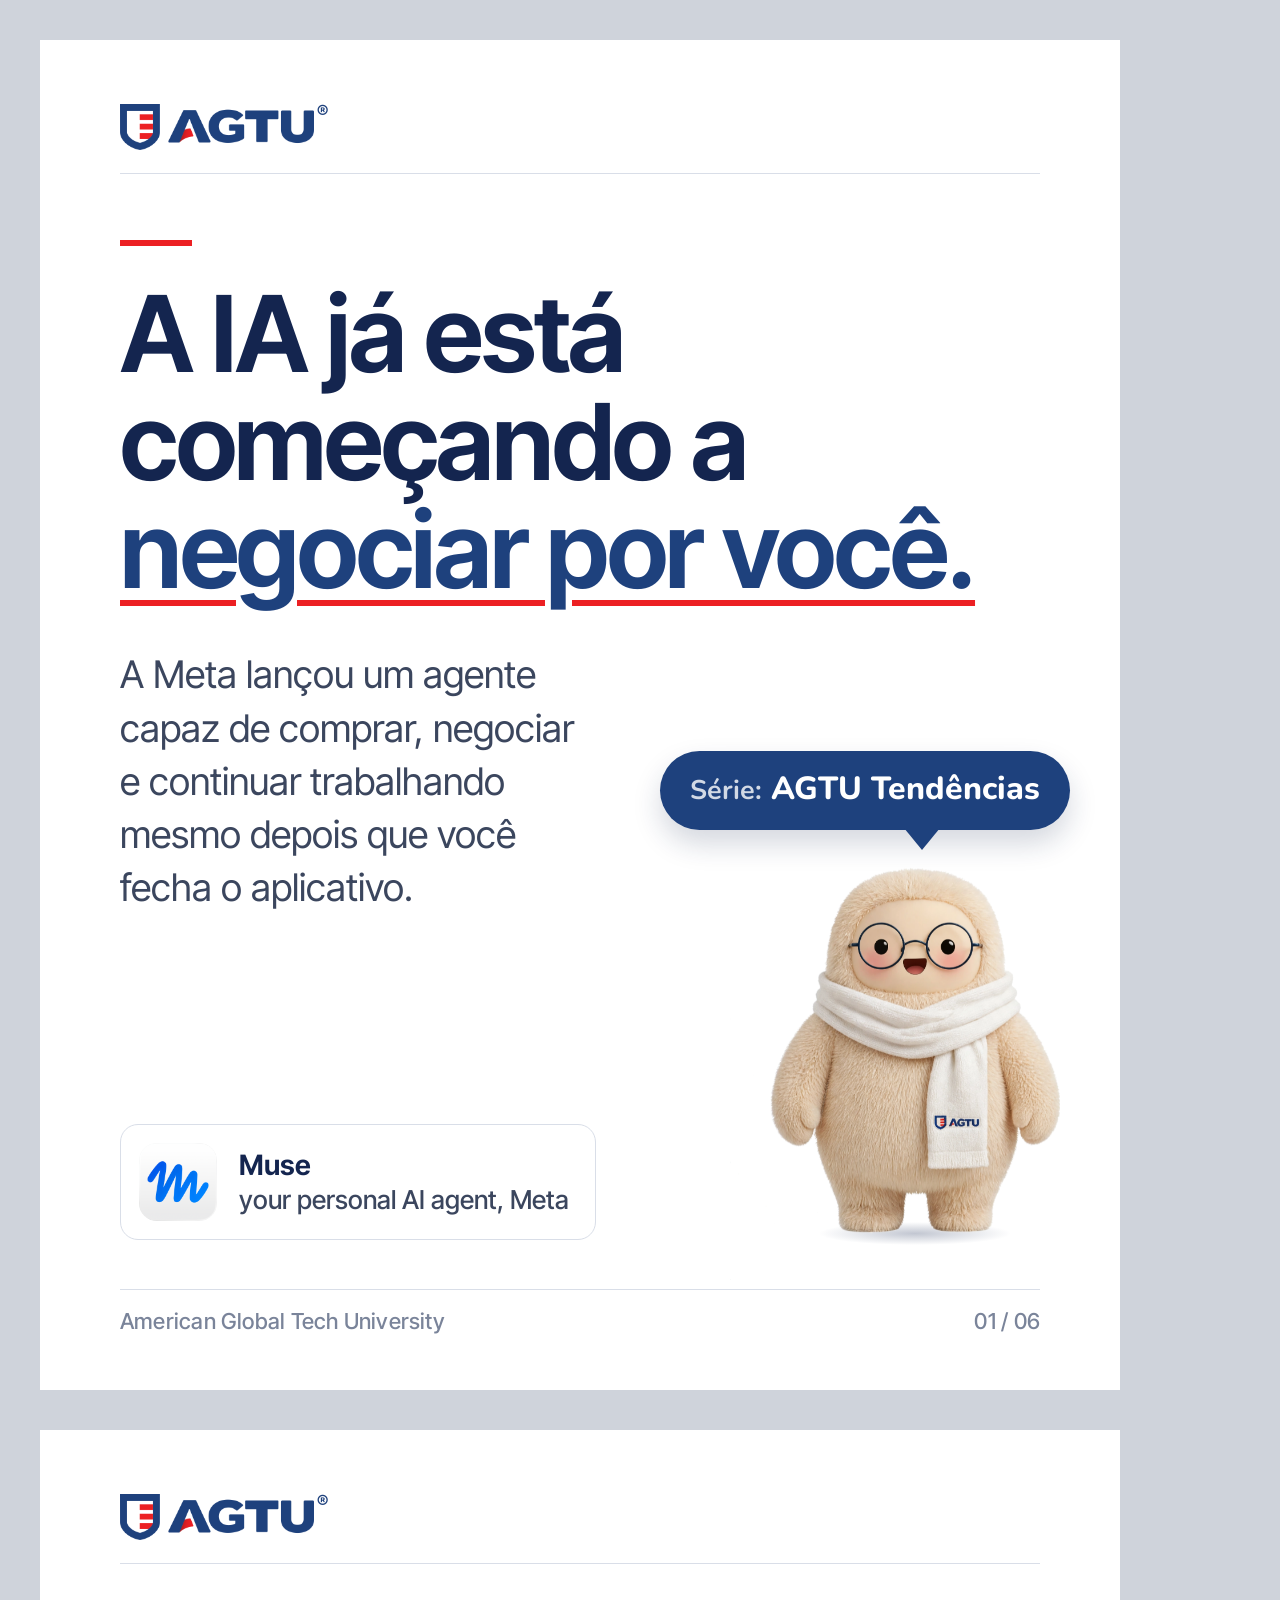
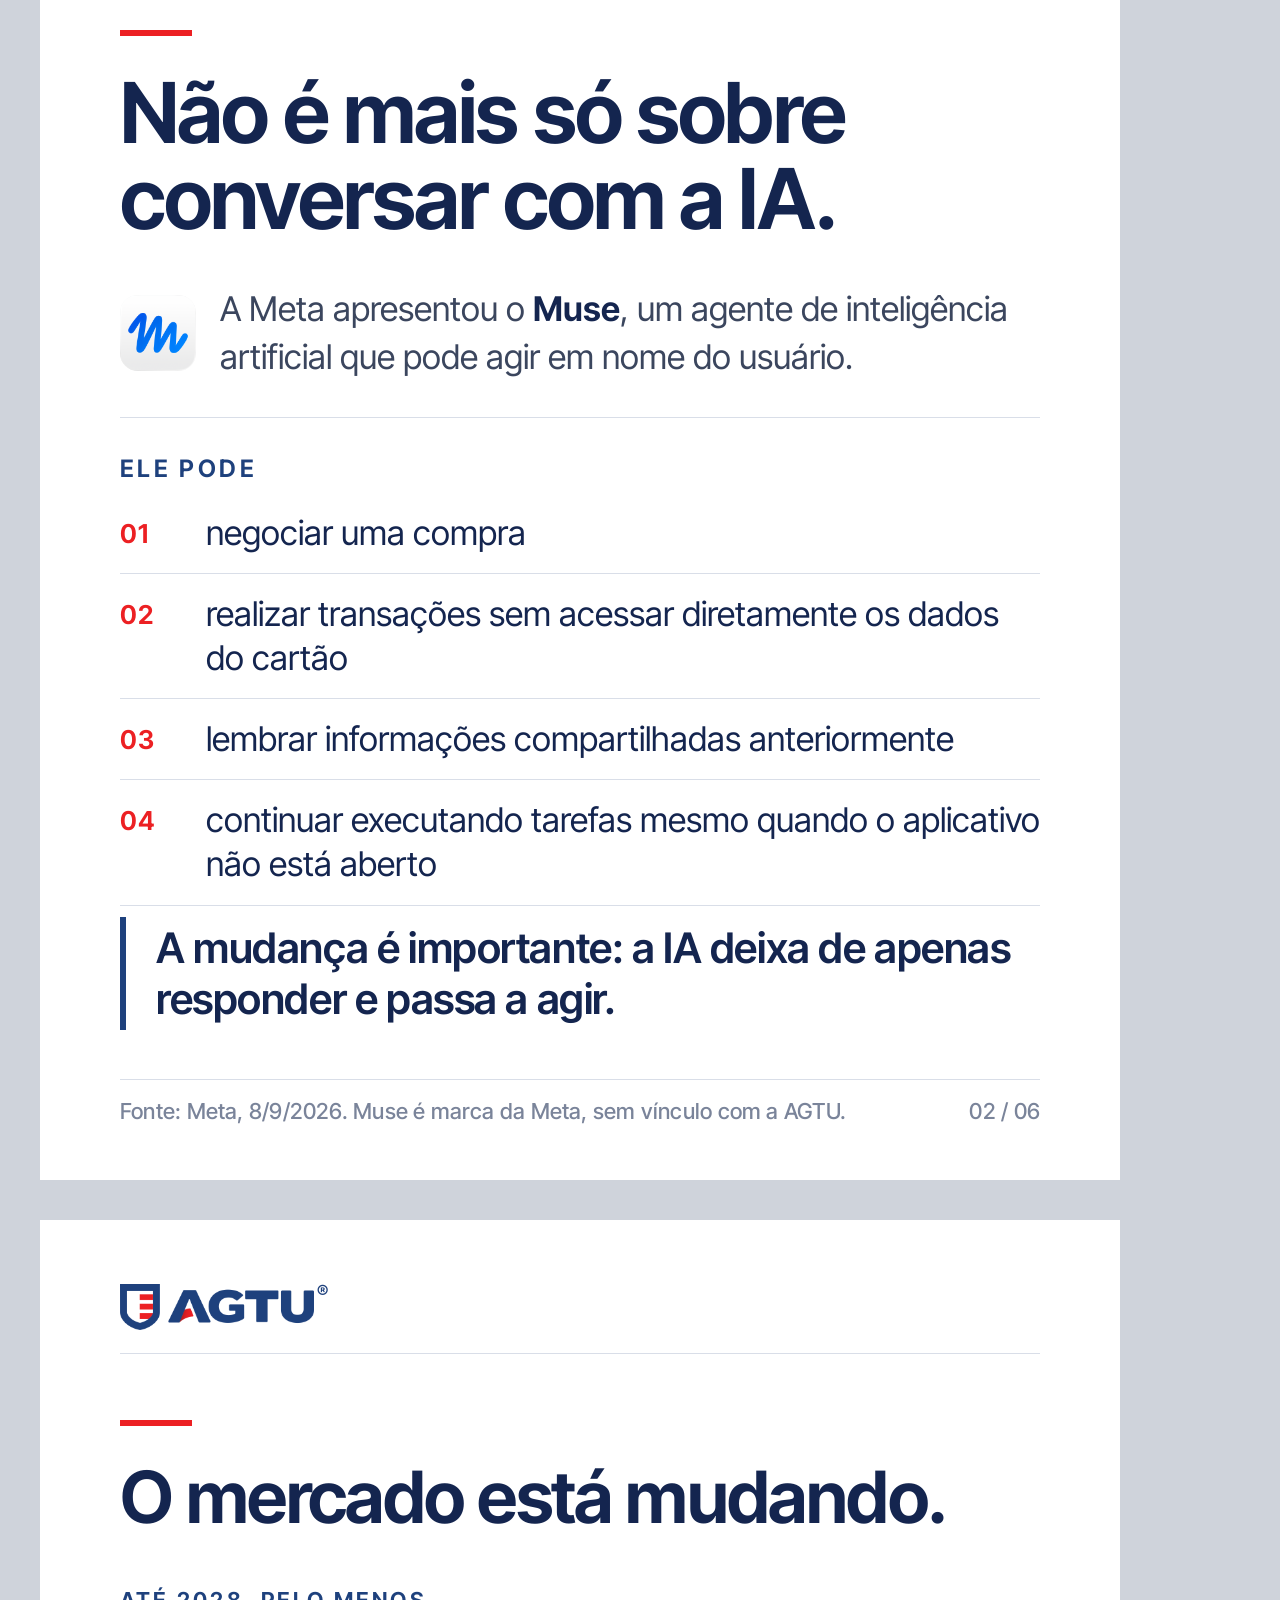
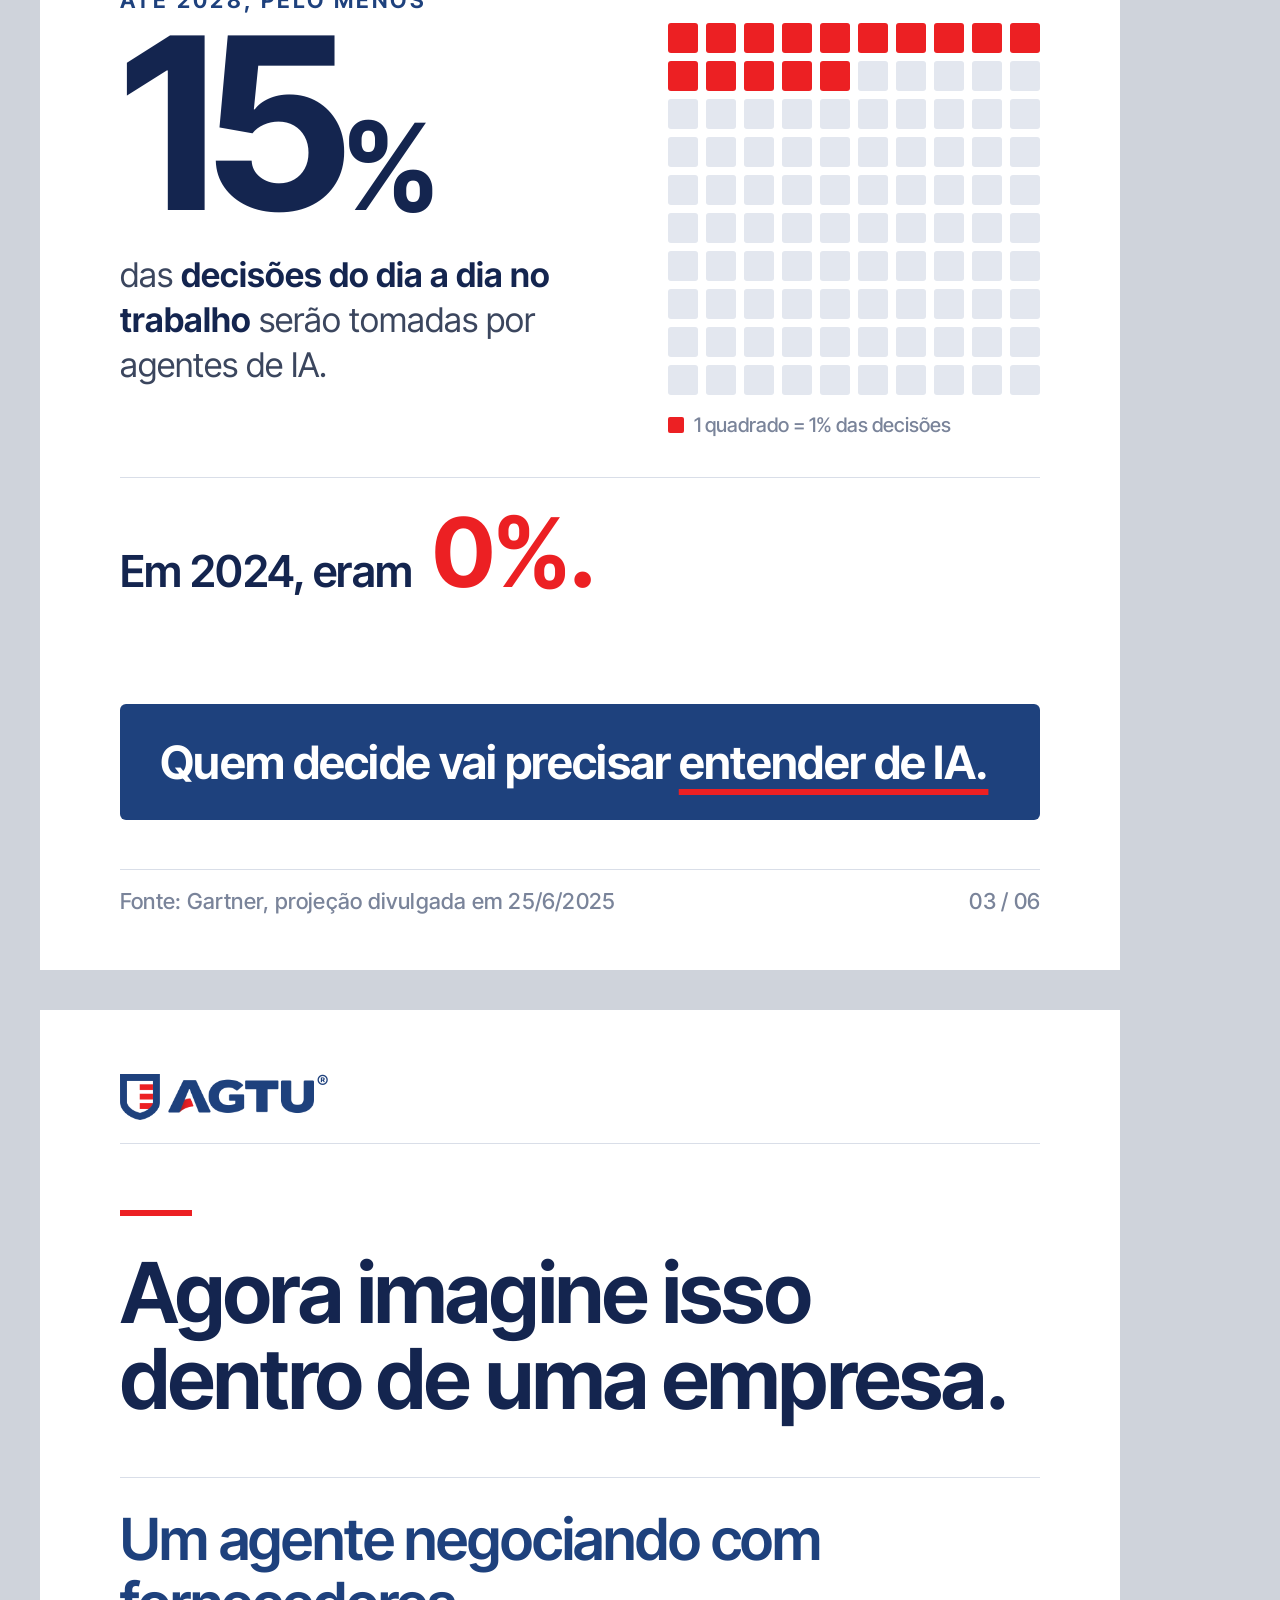
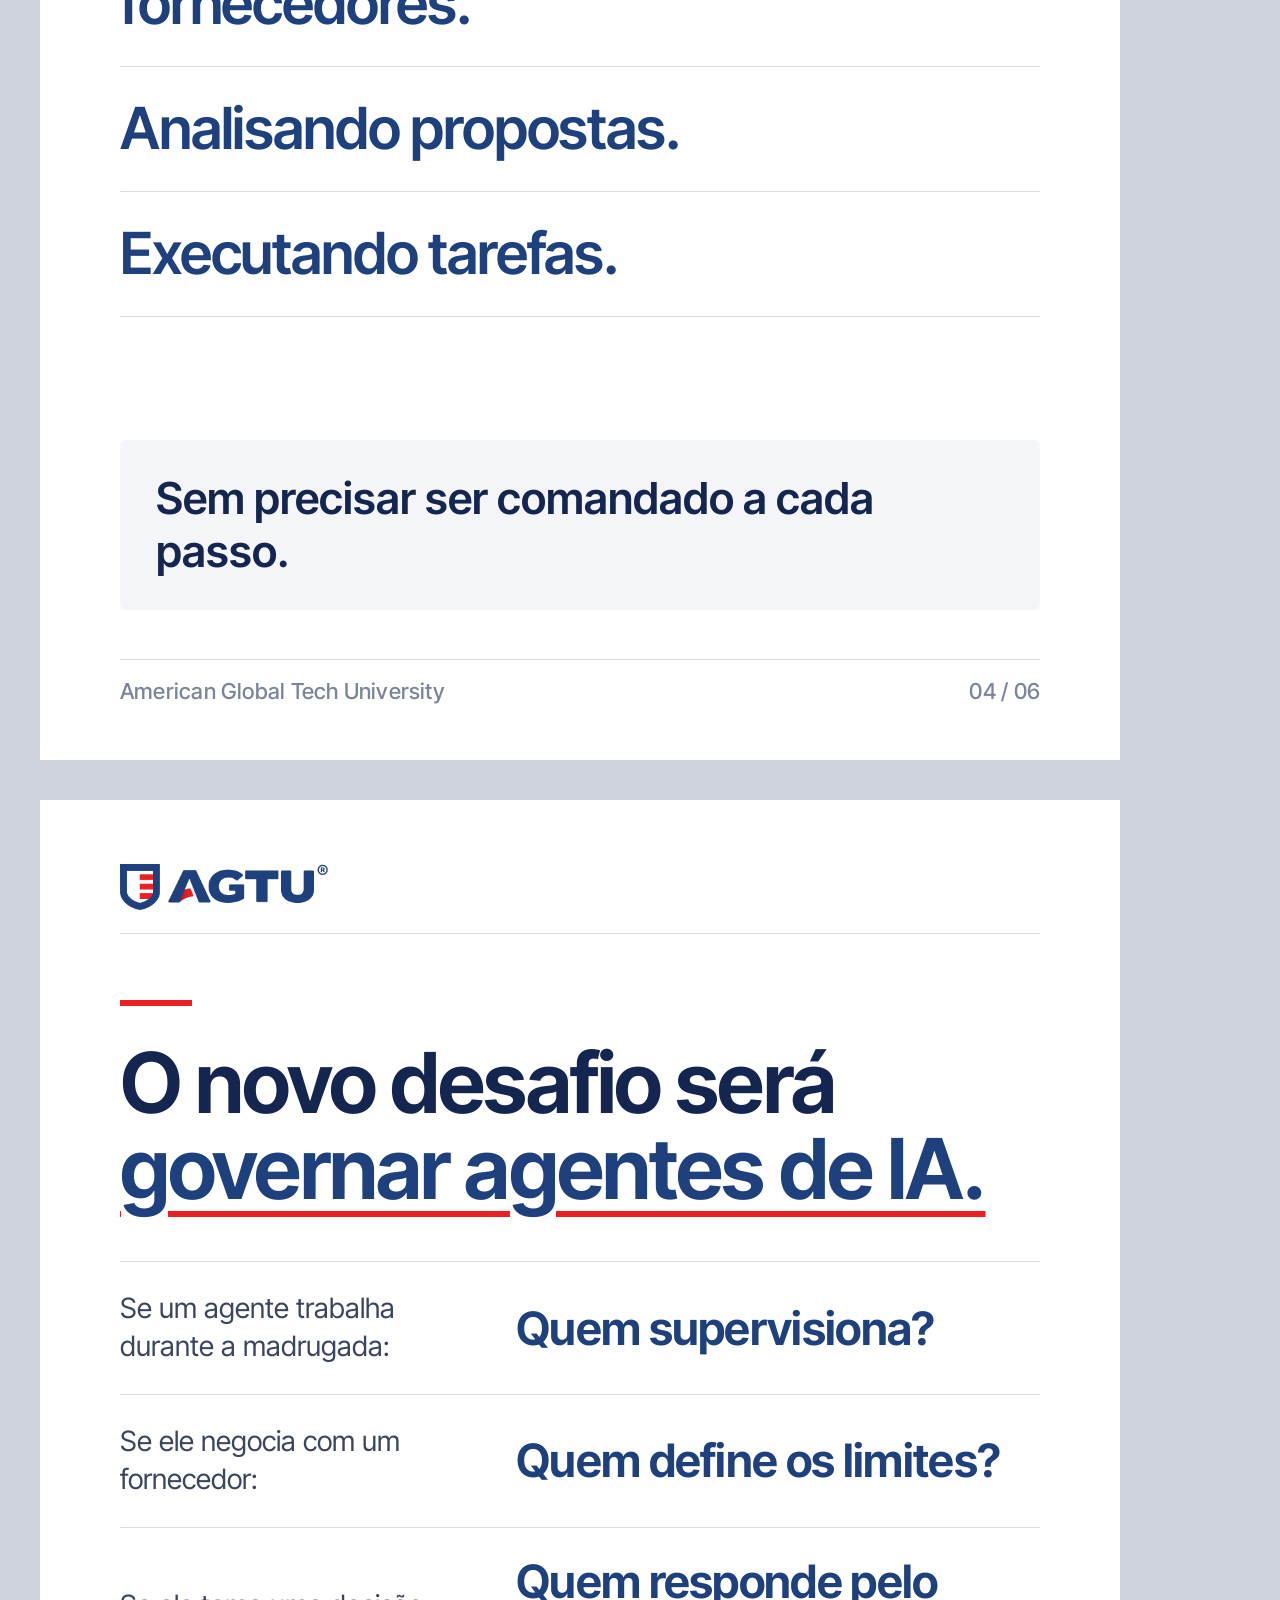
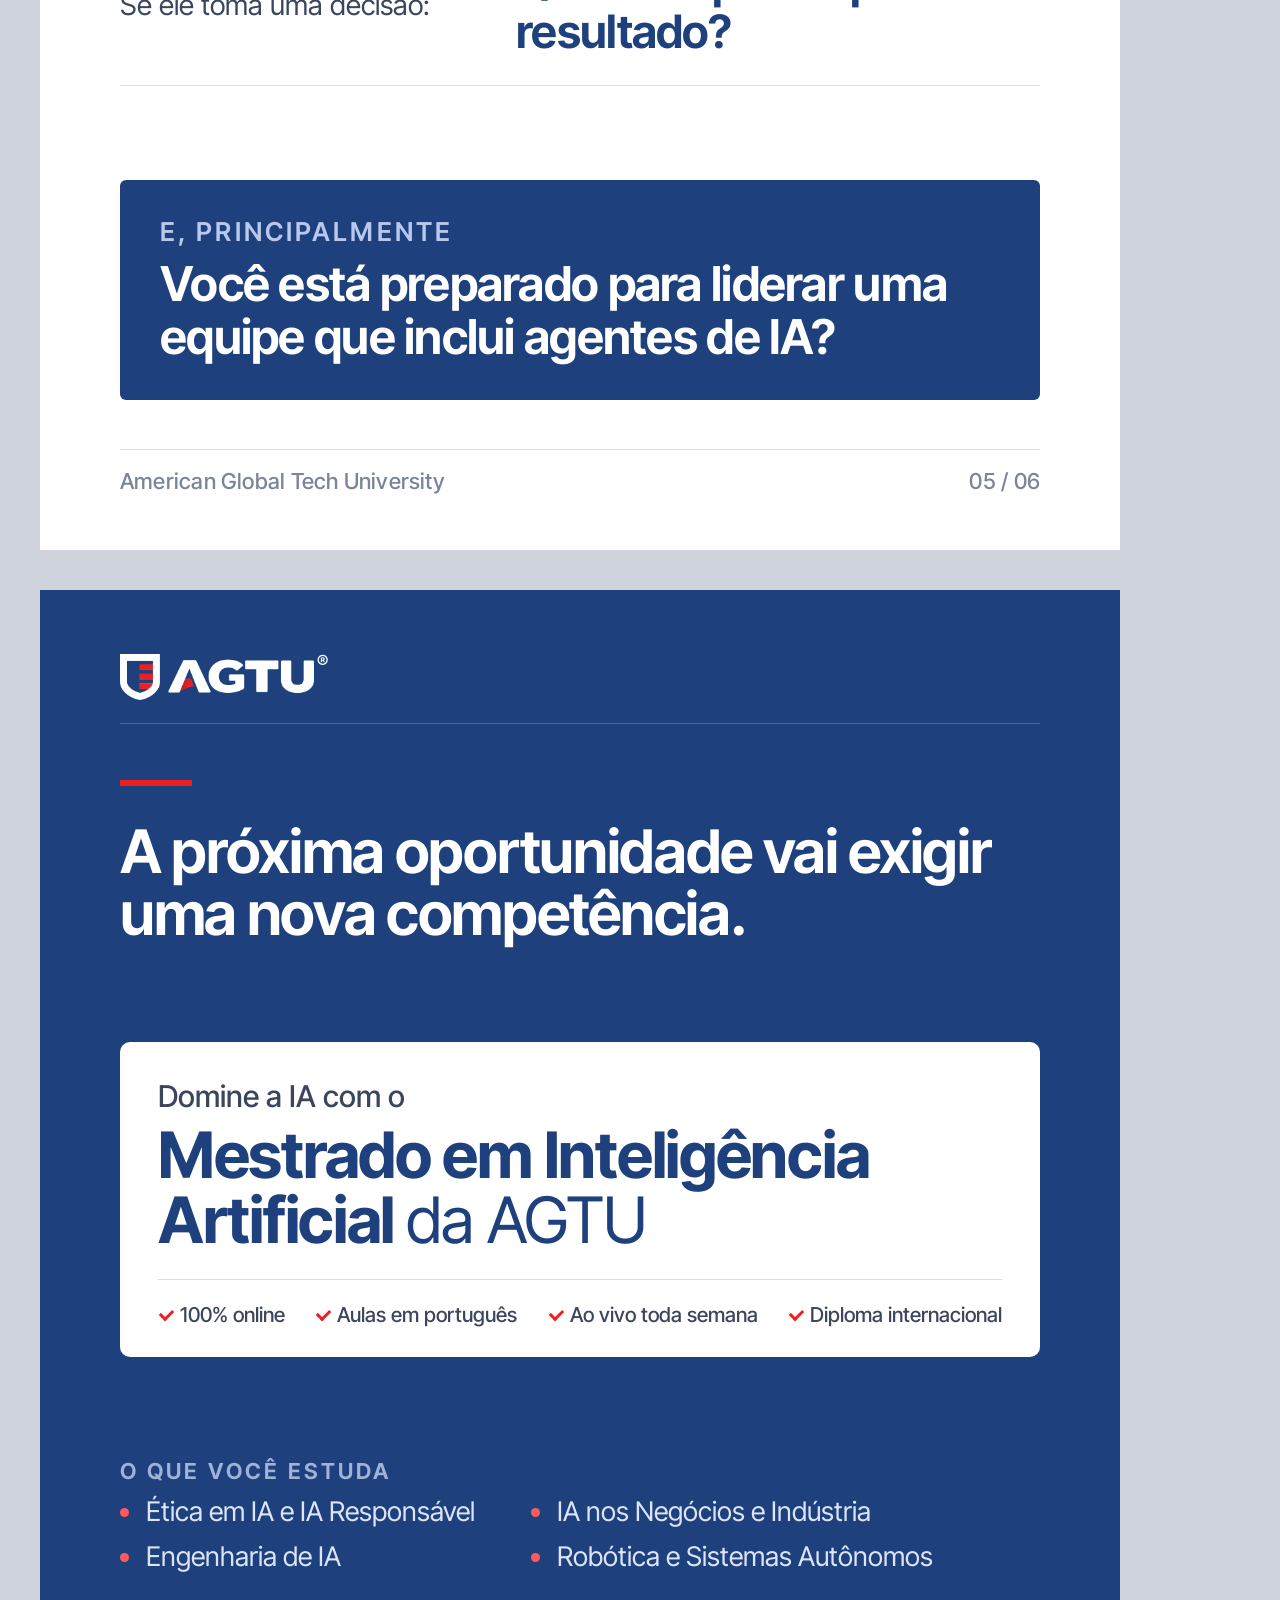
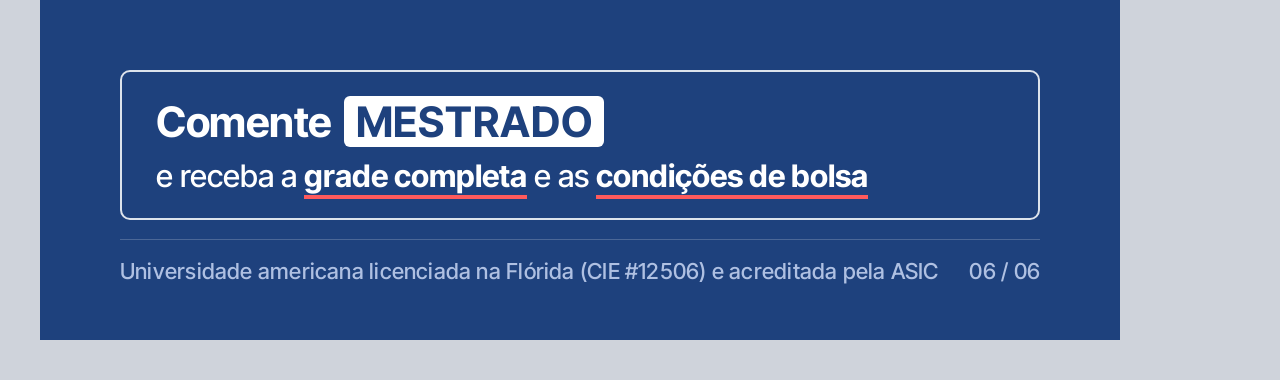
==== commit 9b998abb: "agtu-conteudo: mascote acenando na capa animada - Camadas do mascote (corpo, antebraço, cotovelo e o" ====
--- a/.claude/skills/agtu-conteudo/assets/template-tendencias.html
+++ b/.claude/skills/agtu-conteudo/assets/template-tendencias.html
@@ -238,6 +238,39 @@
 .sd .waffle{margin-top:36px!important}
 .sd .then{margin-top:40px!important}
 .foot{gap:24px}
+/* mascote: aceno chamando para o conteúdo (camadas em rig/), piscada, respiração e giro leve em 3D */
+.anim .mwrap.rig{animation:none;aspect-ratio:1155/1443;perspective:1500px}
+.anim .mwrap.rig img{animation:none}
+.rig .breath,.rig .lean{position:absolute;inset:0;transform-origin:50% 100%}
+.rig .lean{transform-style:preserve-3d}
+.rig img.lay{position:absolute;left:0;top:0;width:100%;height:100%;display:block}
+.rig img.eye.e{transform-origin:45.8% 19.13%}
+.rig img.eye.d{transform-origin:65.97% 19.2%}
+.rig .mshadow{position:absolute;left:27%;right:15%;bottom:8.6%;height:5.4%;border-radius:50%;background:radial-gradient(closest-side,rgba(20,37,79,.26),rgba(20,37,79,0))}
+.anim .rig .breath{animation:breath 3s ease-in-out infinite}
+.anim .rig .lean{animation:lean 6s ease-in-out infinite}
+.anim .rig img.fore{transform-origin:22.34% 48.51%;animation:wave 6s linear infinite}
+.anim .rig img.eye{animation:blink 6s linear infinite}
+.anim .rig .mshadow{animation:shadow 3s ease-in-out infinite}
+@keyframes breath{0%,100%{transform:scale(1,1)}50%{transform:scale(1.006,1.014)}}
+@keyframes shadow{0%,100%{transform:scaleX(1)}50%{transform:scaleX(.985)}}
+@keyframes blink{0%,7%{transform:scaleY(1)}8.2%{transform:scaleY(.08)}9.6%,70%{transform:scaleY(1)}71.2%{transform:scaleY(.08)}72.6%,100%{transform:scaleY(1)}}
+@keyframes wave{
+  0%,24%{transform:rotate(0deg);animation-timing-function:cubic-bezier(.25,.8,.3,1.15)}
+  29%{transform:rotate(146deg);animation-timing-function:ease-in-out}
+  32%{transform:rotate(126deg);animation-timing-function:ease-in-out}
+  35%{transform:rotate(152deg);animation-timing-function:ease-in-out}
+  38%{transform:rotate(126deg);animation-timing-function:ease-in-out}
+  41%{transform:rotate(152deg);animation-timing-function:ease-in-out}
+  44%{transform:rotate(130deg);animation-timing-function:ease-in-out}
+  47%,50%{transform:rotate(140deg);animation-timing-function:cubic-bezier(.5,0,.3,1)}
+  58%,100%{transform:rotate(0deg)}}
+@keyframes lean{
+  0%,22%{transform:rotate(0deg) rotateY(0deg) scale(1,1)}
+  25%{transform:rotate(.6deg) rotateY(0deg) scale(1.01,.98)}
+  30%{transform:rotate(-2.4deg) rotateY(-8deg) scale(.995,1.02)}
+  34%,50%{transform:rotate(-1.8deg) rotateY(-7deg) scale(1,1)}
+  60%,100%{transform:rotate(0deg) rotateY(0deg) scale(1,1)}}
 </style></head><body>
 
 <section class="slide s1 anim" id="s1">
@@ -249,7 +282,16 @@
   </div>
   <div class="muse"><img src="muse_icon.png" alt="Muse"><p><b>Muse</b>your personal AI agent, Meta</p></div>
   <div class="speech"><small>Série:</small> AGTU Tendências</div>
-  <div class="mwrap"><img src="mascote.png" alt="Mascote"></div>
+  <div class="mwrap rig">
+    <div class="mshadow"></div>
+    <div class="breath"><div class="lean">
+      <img class="lay" src="m_base.png" alt="Mascote">
+      <img class="lay fore" src="m_antebraco.png" alt="">
+      <img class="lay" src="m_cotovelo.png" alt="">
+      <img class="lay eye e" src="m_olho_e.png" alt="">
+      <img class="lay eye d" src="m_olho_d.png" alt="">
+    </div></div>
+  </div>
   <div class="foot"><span>American Global Tech University</span><span>01 / 06</span></div>
 </section>
 
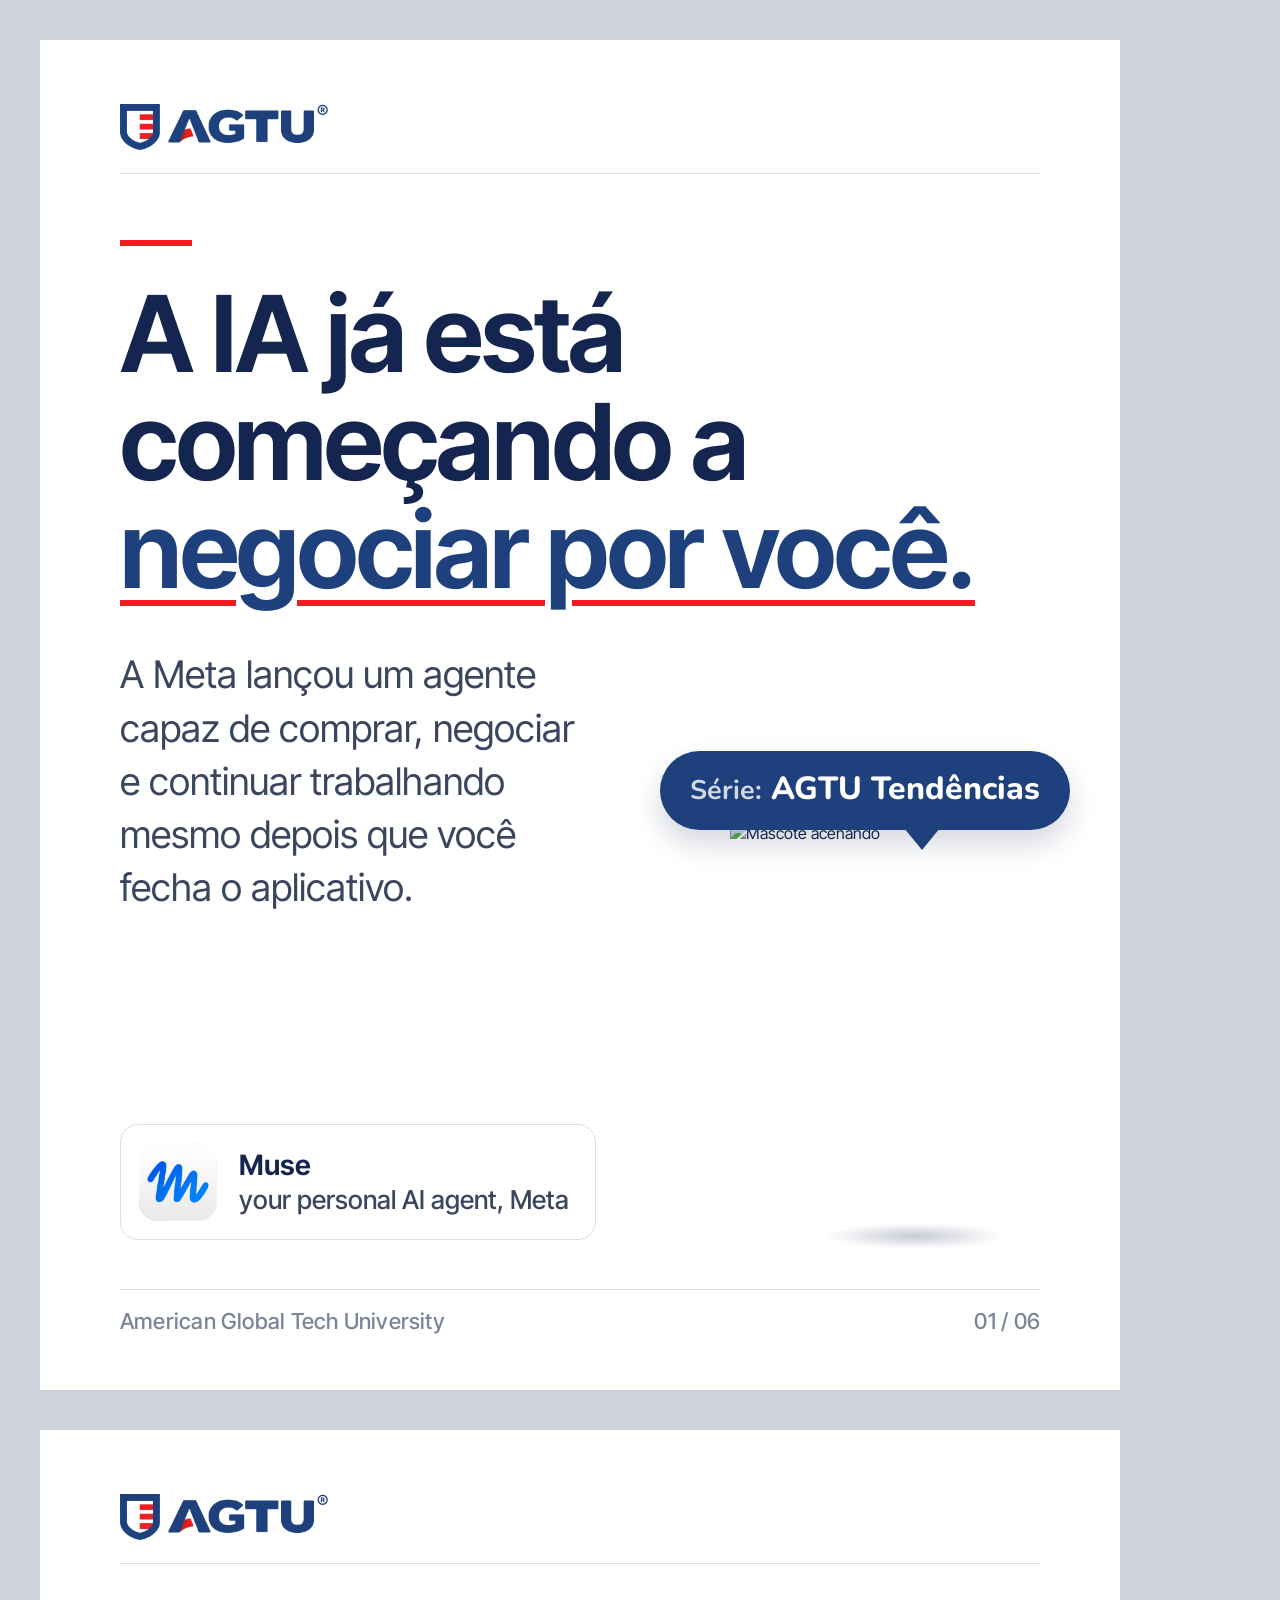
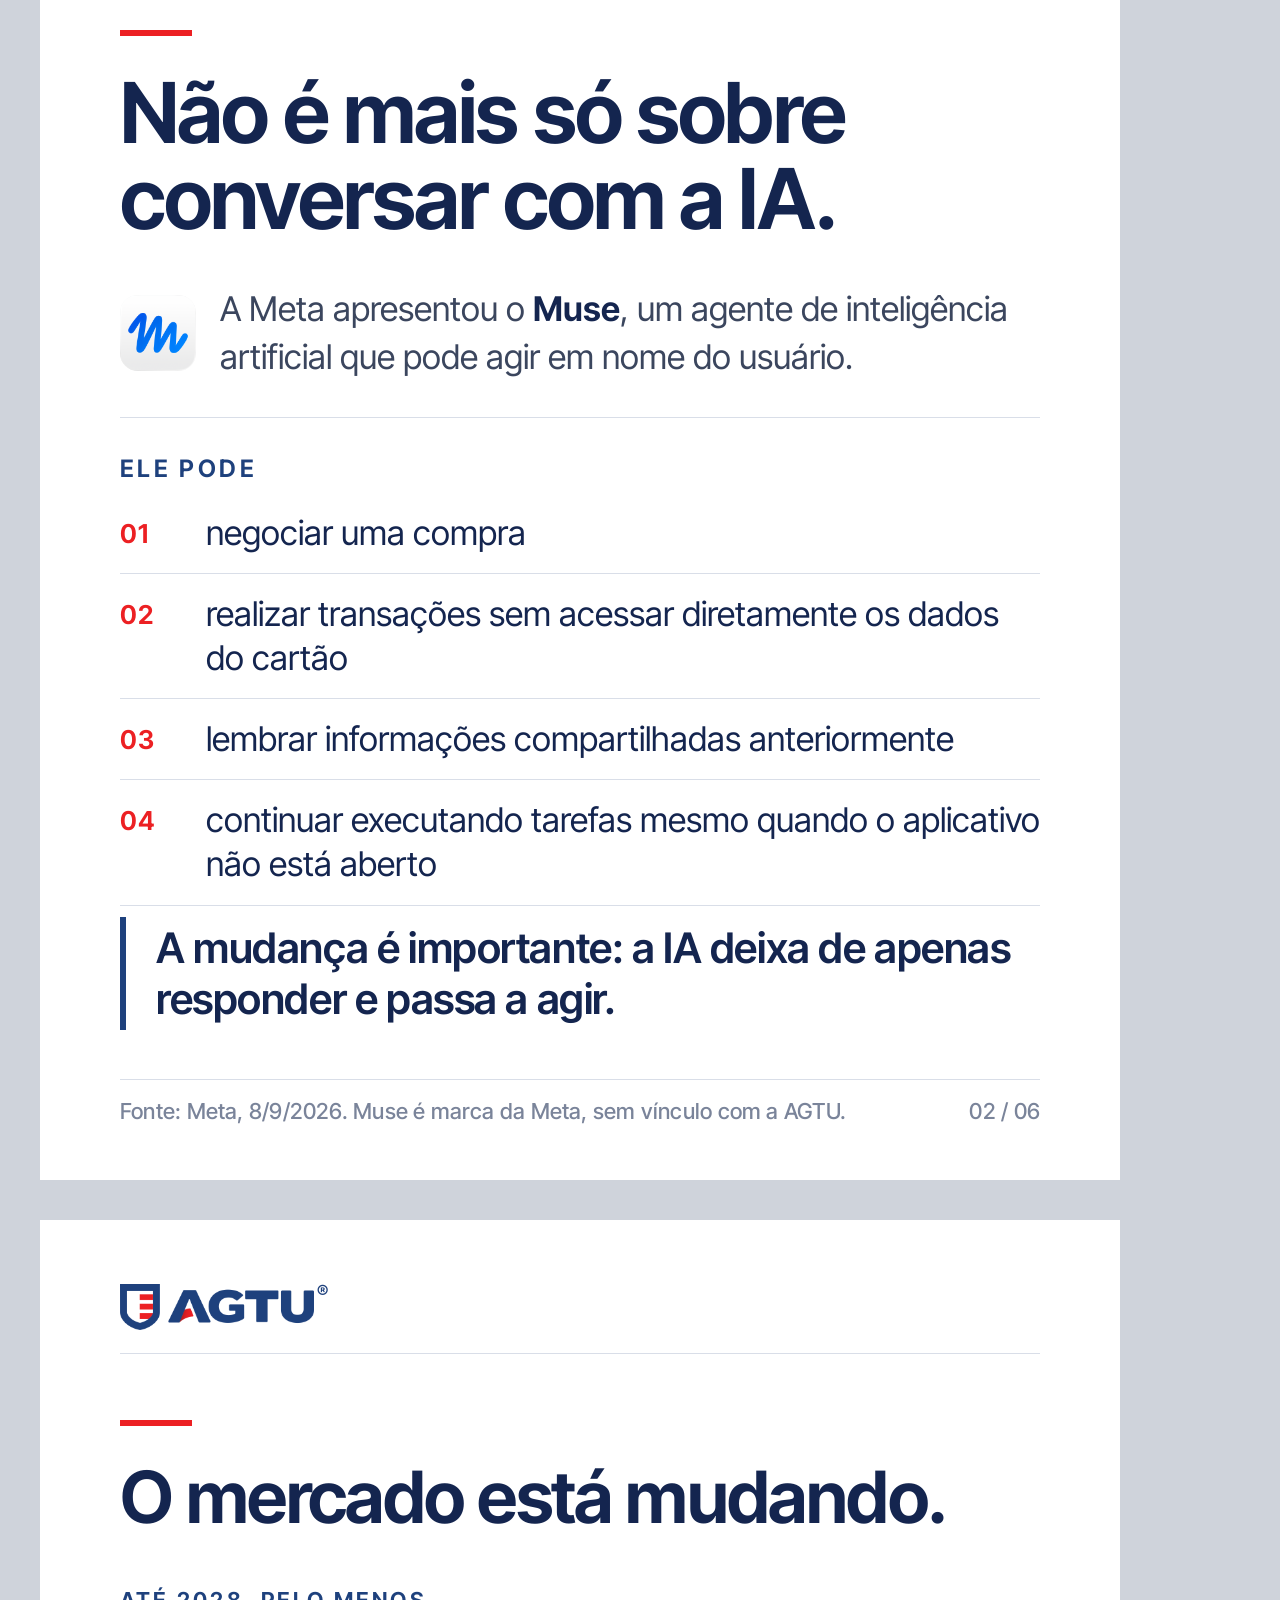
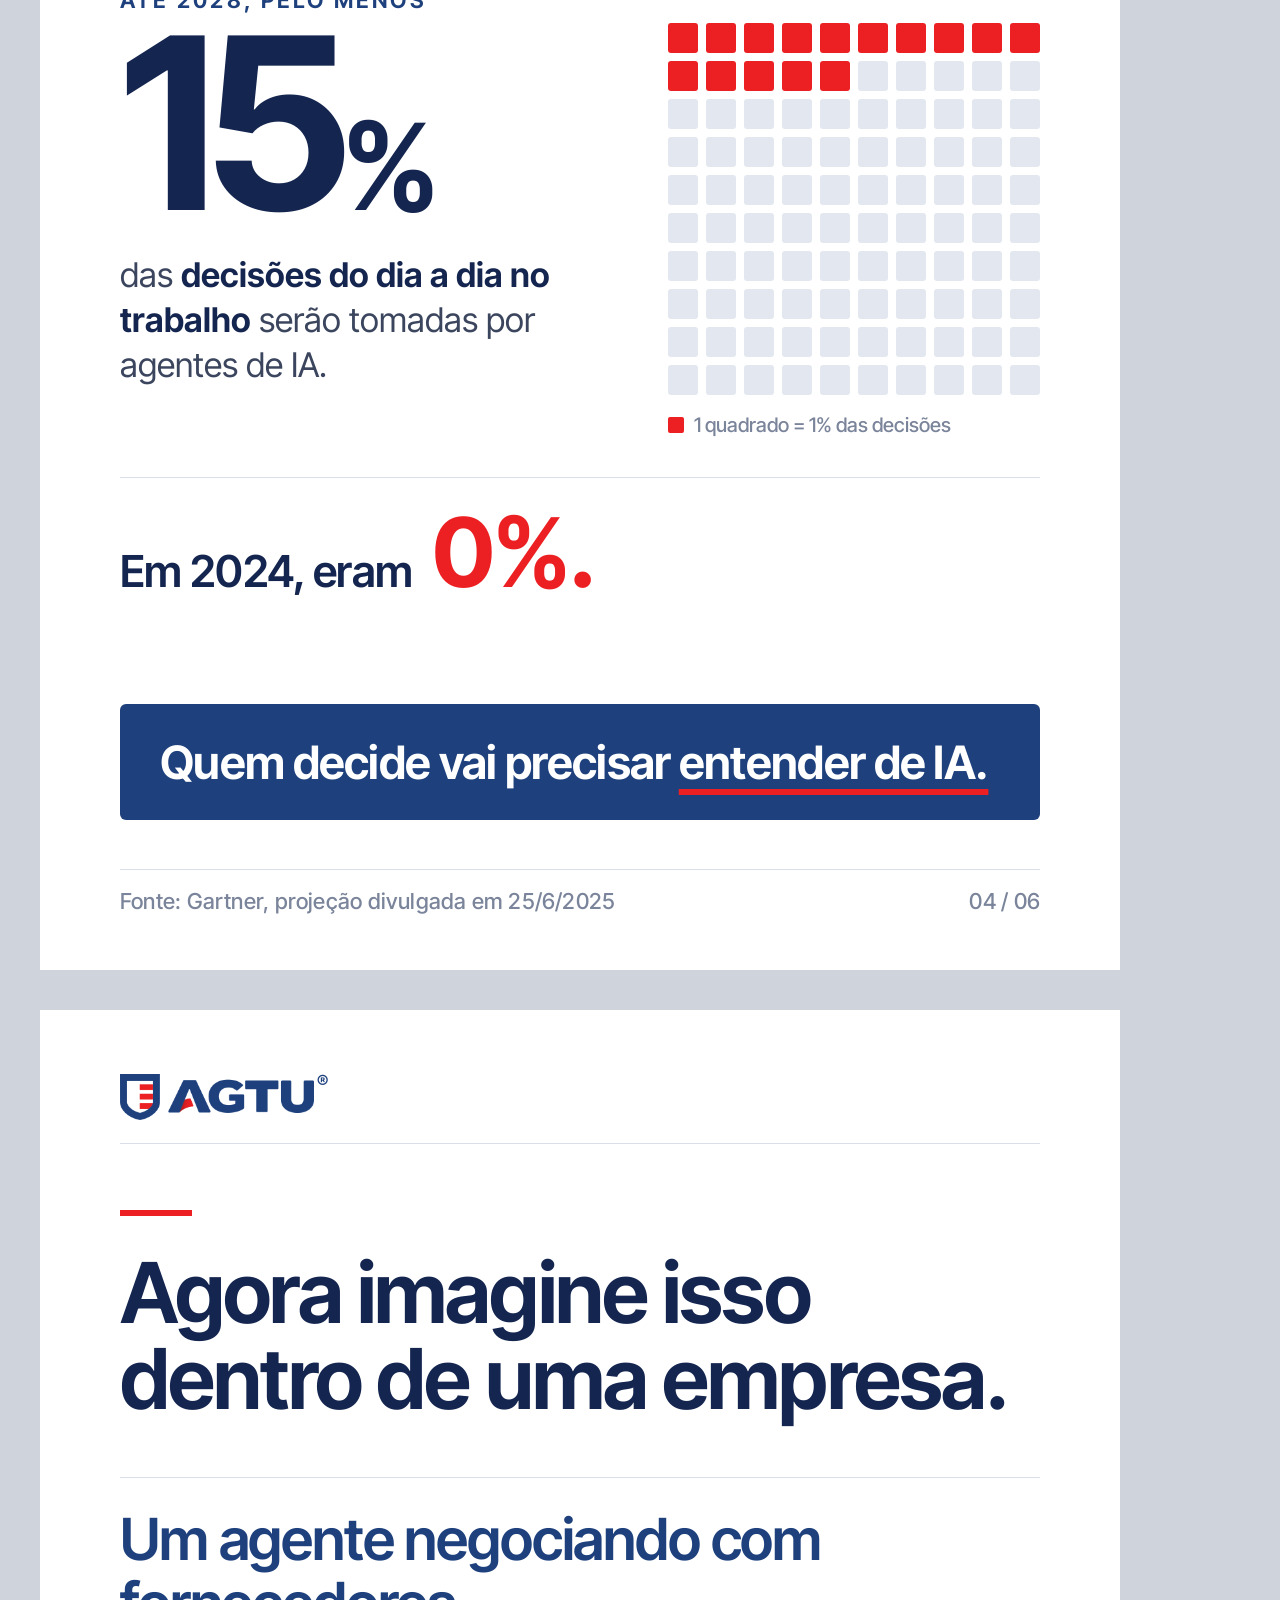
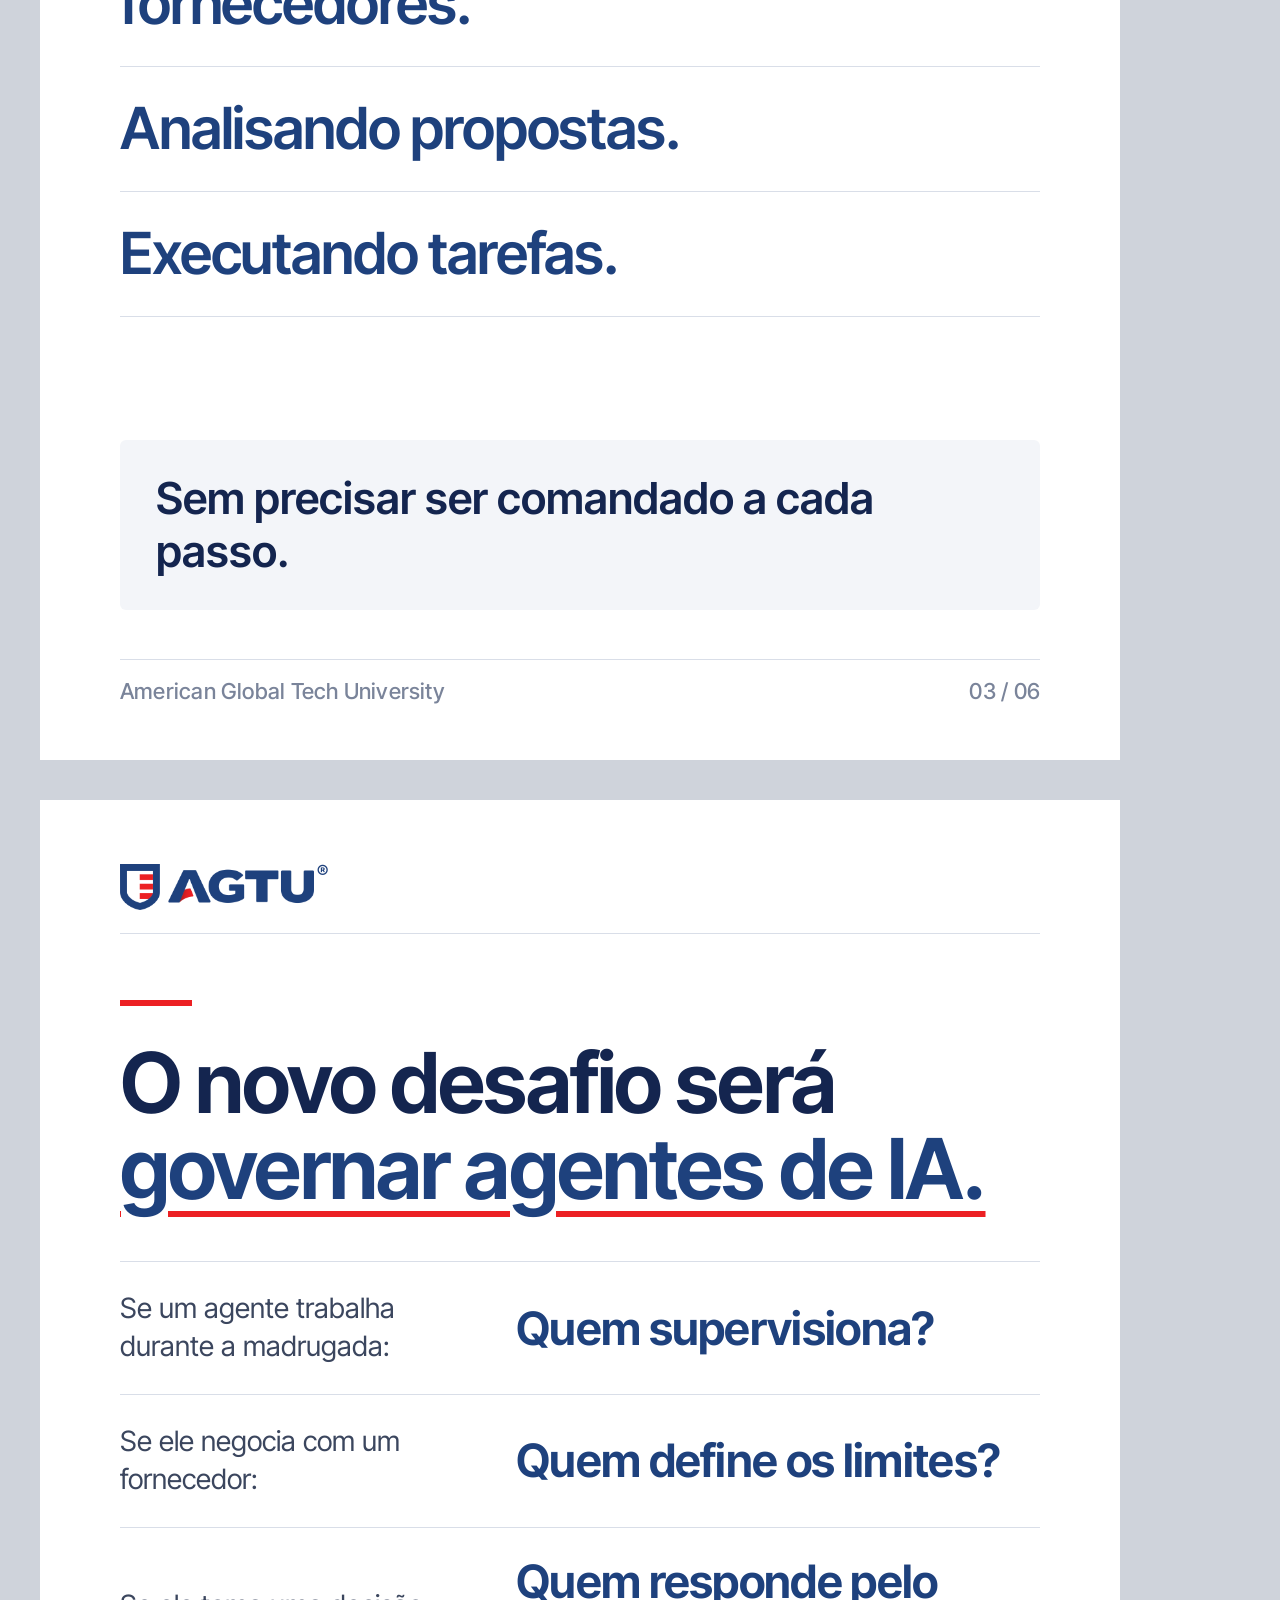
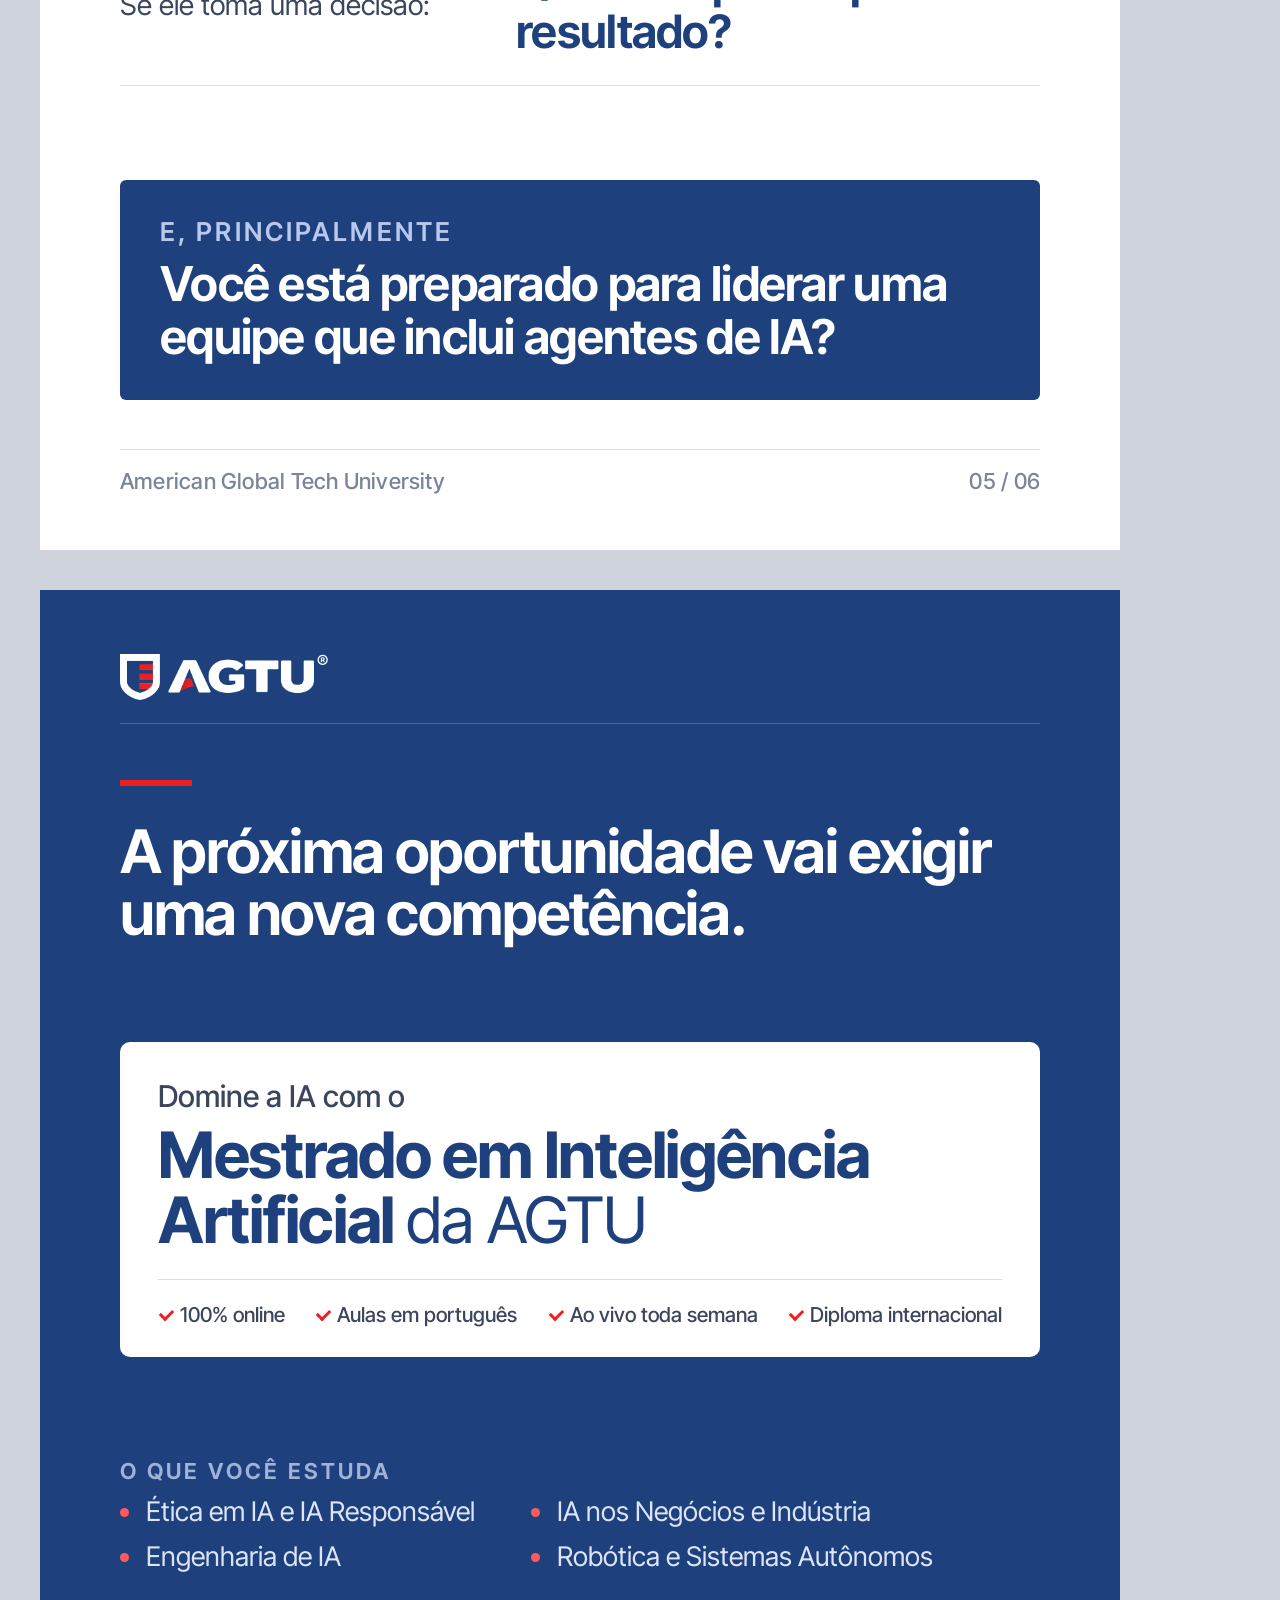
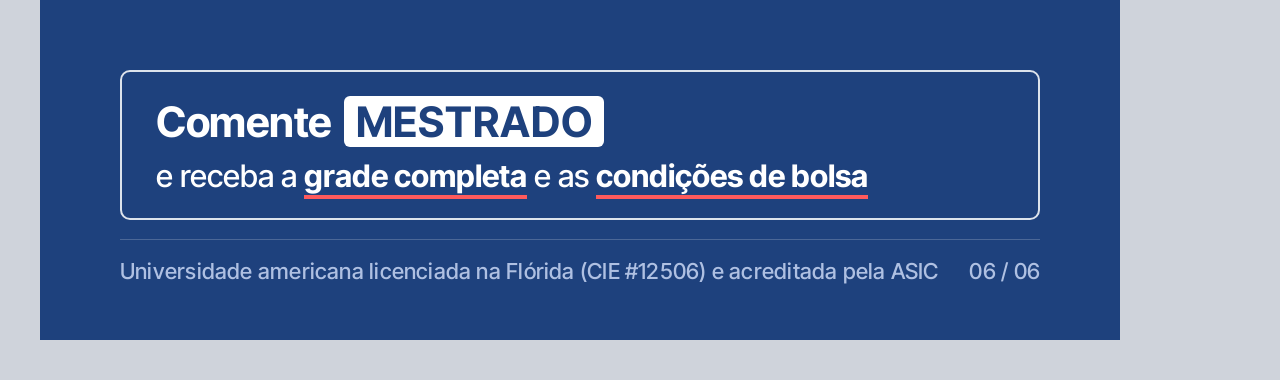
==== commit 77ed130f: "agtu-conteudo: capa com o vídeo do mascote e telas 3 e 4 trocadas - Capa usa o vídeo do mascote acen" ====
--- a/.claude/skills/agtu-conteudo/assets/template-tendencias.html
+++ b/.claude/skills/agtu-conteudo/assets/template-tendencias.html
@@ -271,6 +271,10 @@
   30%{transform:rotate(-2.4deg) rotateY(-8deg) scale(.995,1.02)}
   34%,50%{transform:rotate(-1.8deg) rotateY(-7deg) scale(1,1)}
   60%,100%{transform:rotate(0deg) rotateY(0deg) scale(1,1)}}
+/* capa com o vídeo do mascote acenando (quadros tratados em mframes/, 24 fps) */
+.s1 .mvid{position:absolute;left:690px;top:783px;width:362px;height:auto;mix-blend-mode:multiply;z-index:1}
+.s1 .speech{z-index:3}
+.s1 .mshadow2{position:absolute;left:784px;top:1183px;width:180px;height:26px;border-radius:50%;background:radial-gradient(closest-side,rgba(20,37,79,.24),rgba(20,37,79,0));z-index:0}
 </style></head><body>
 
 <section class="slide s1 anim" id="s1">
@@ -282,16 +286,8 @@
   </div>
   <div class="muse"><img src="muse_icon.png" alt="Muse"><p><b>Muse</b>your personal AI agent, Meta</p></div>
   <div class="speech"><small>Série:</small> AGTU Tendências</div>
-  <div class="mwrap rig">
-    <div class="mshadow"></div>
-    <div class="breath"><div class="lean">
-      <img class="lay" src="m_base.png" alt="Mascote">
-      <img class="lay fore" src="m_antebraco.png" alt="">
-      <img class="lay" src="m_cotovelo.png" alt="">
-      <img class="lay eye e" src="m_olho_e.png" alt="">
-      <img class="lay eye d" src="m_olho_d.png" alt="">
-    </div></div>
-  </div>
+  <div class="mshadow2"></div>
+  <img class="mvid" id="mvid" src="mframes/f025.png" alt="Mascote acenando">
   <div class="foot"><span>American Global Tech University</span><span>01 / 06</span></div>
 </section>
 
@@ -329,7 +325,7 @@
     <div class="then"><span>Em 2024, eram</span><b>0%.</b></div>
     <p class="punch">Quem decide vai precisar <em>entender de IA.</em></p>
   </div>
-  <div class="foot"><span>Fonte: Gartner, projeção divulgada em 25/6/2025</span><span>03 / 06</span></div>
+  <div class="foot"><span>Fonte: Gartner, projeção divulgada em 25/6/2025</span><span>04 / 06</span></div>
 </section>
 
 <section class="slide s3" id="s3">
@@ -344,7 +340,7 @@
     </div>
     <p class="closing">Sem precisar ser comandado a cada passo.</p>
   </div>
-  <div class="foot"><span>American Global Tech University</span><span>04 / 06</span></div>
+  <div class="foot"><span>American Global Tech University</span><span>03 / 06</span></div>
 </section>
 
 <section class="slide s4" id="s4">
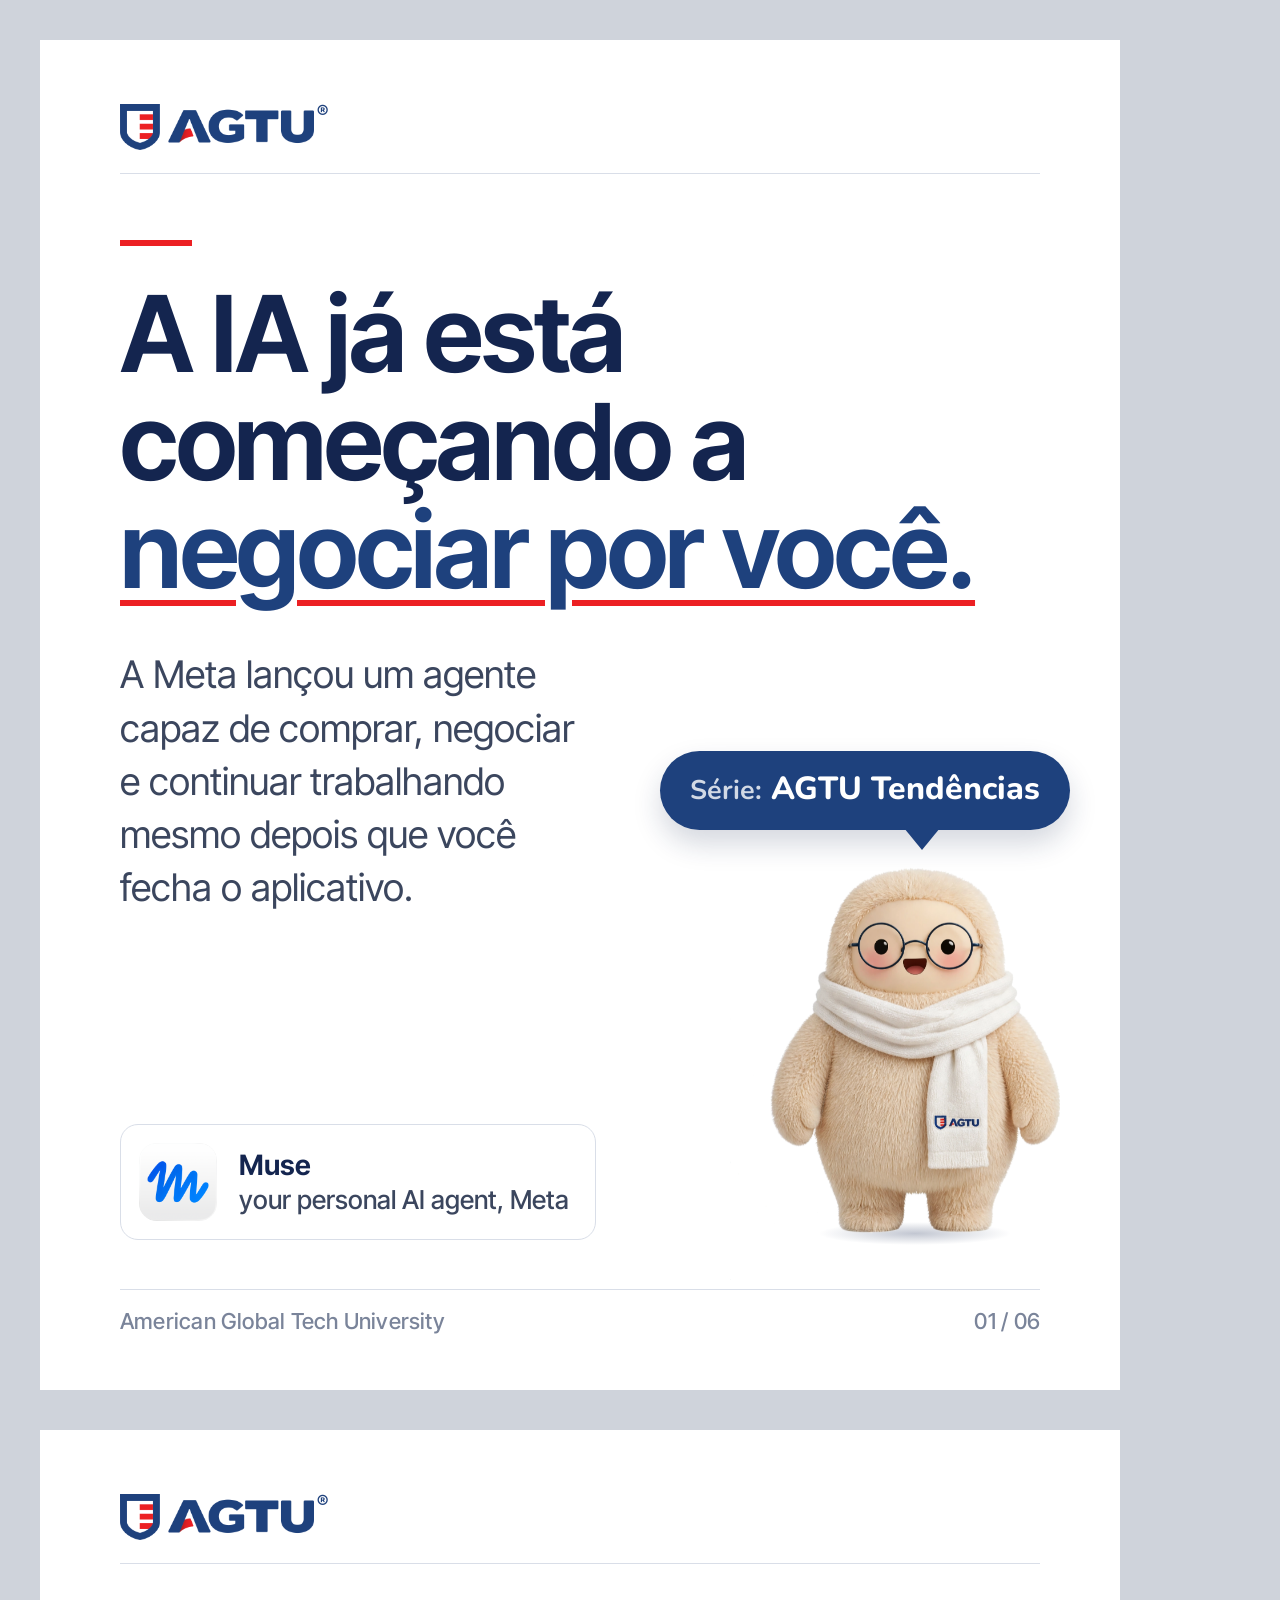
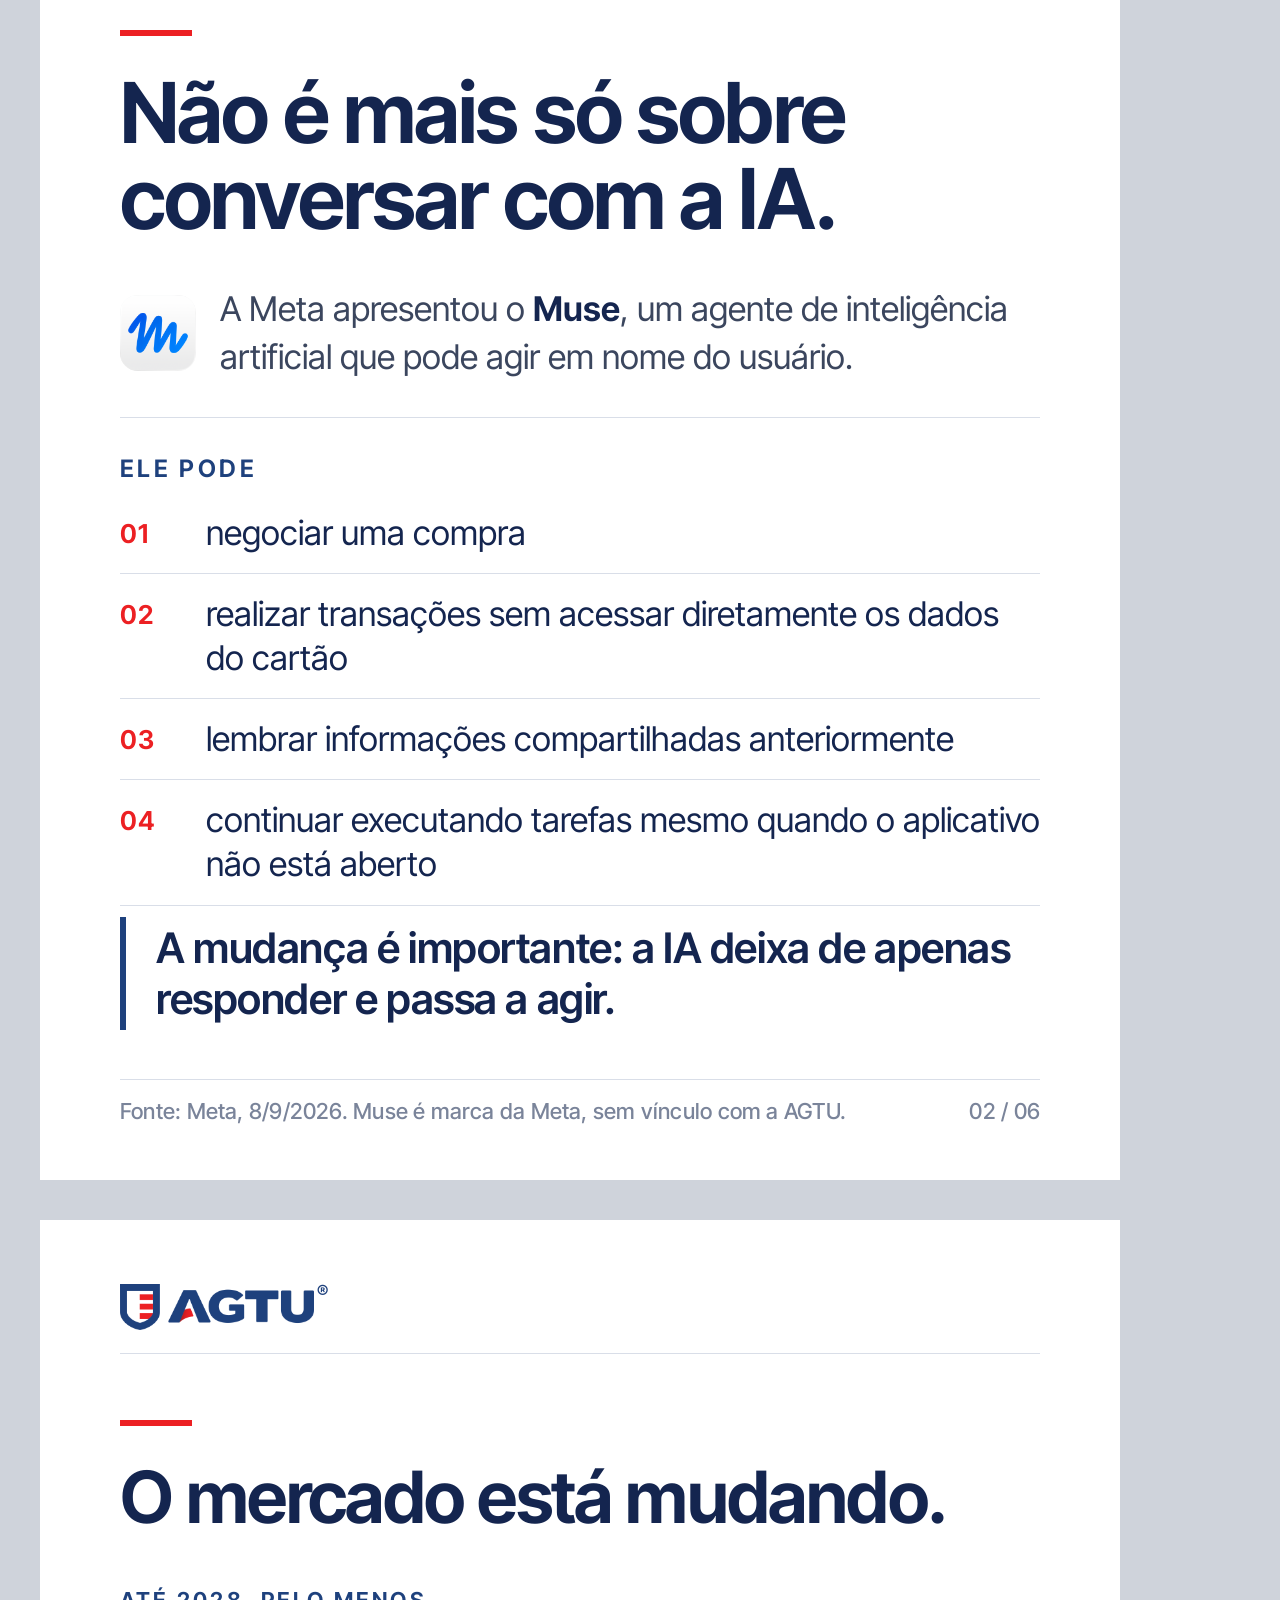
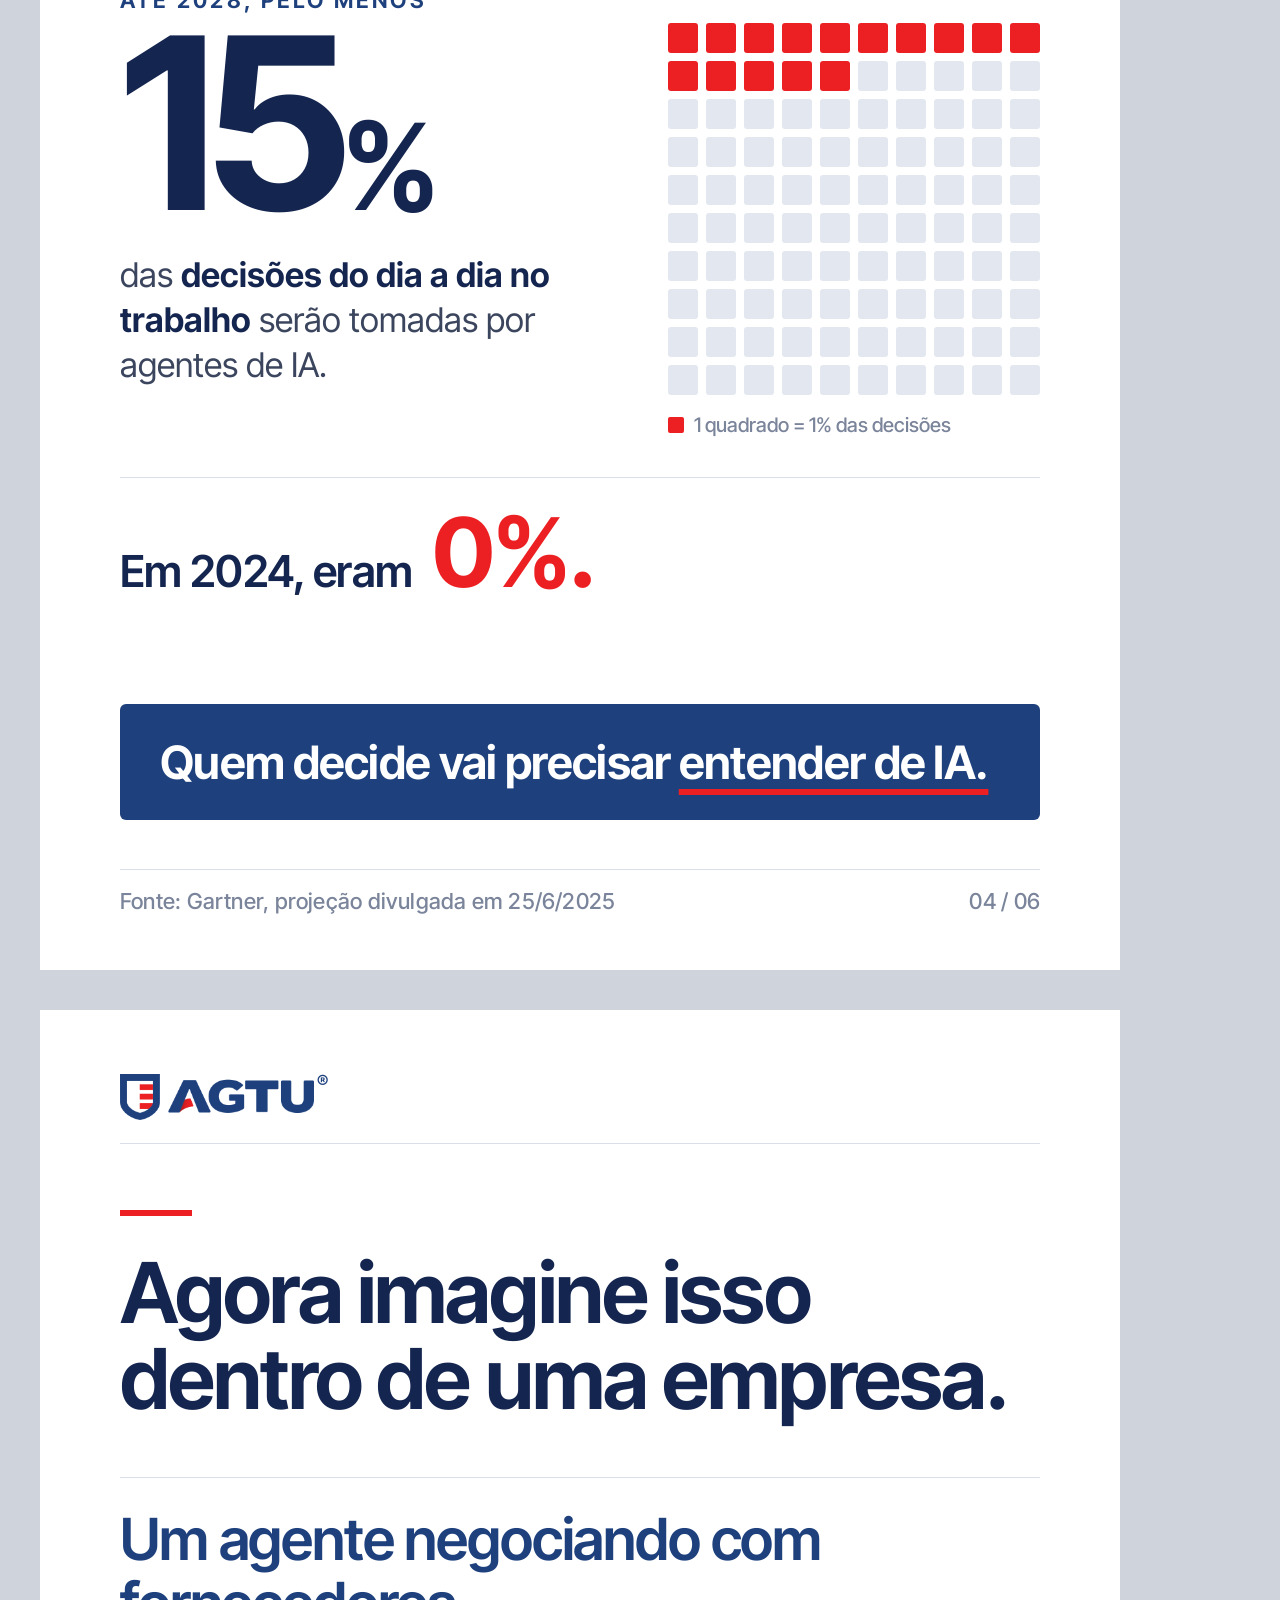
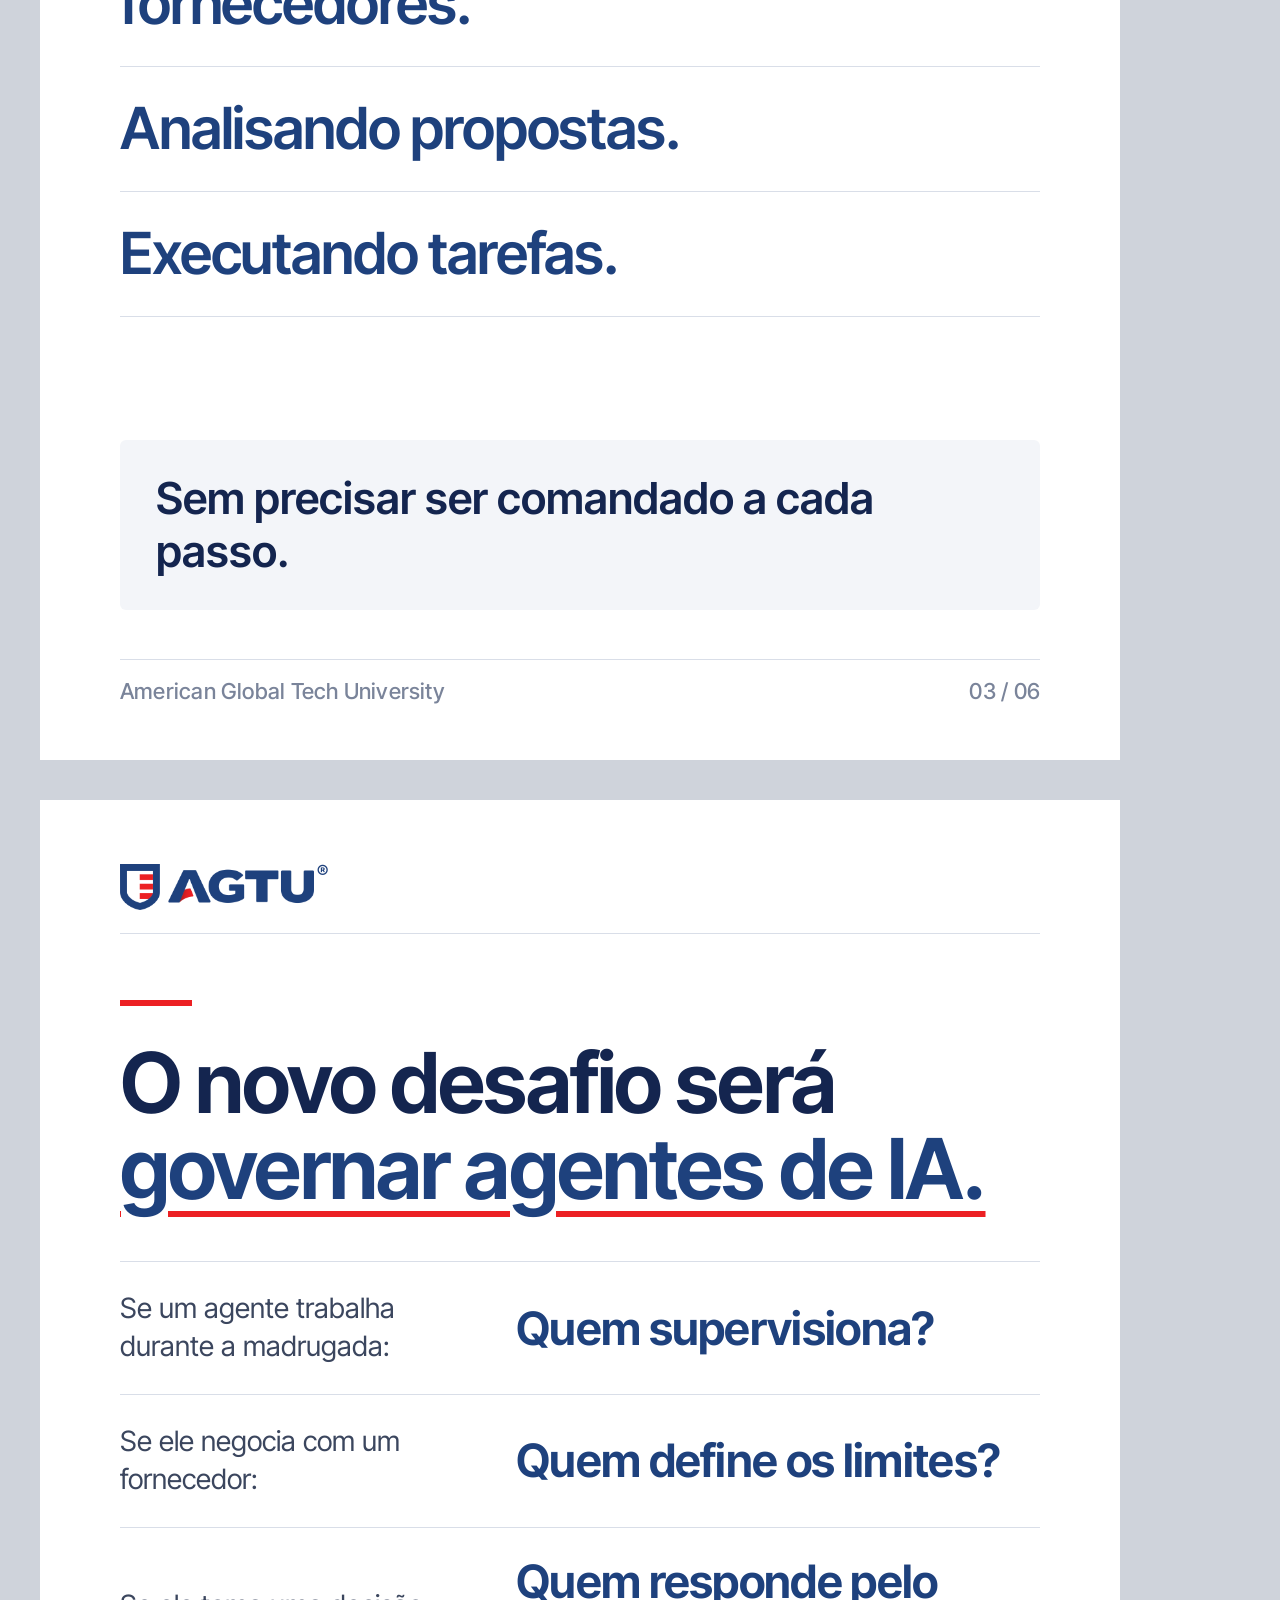
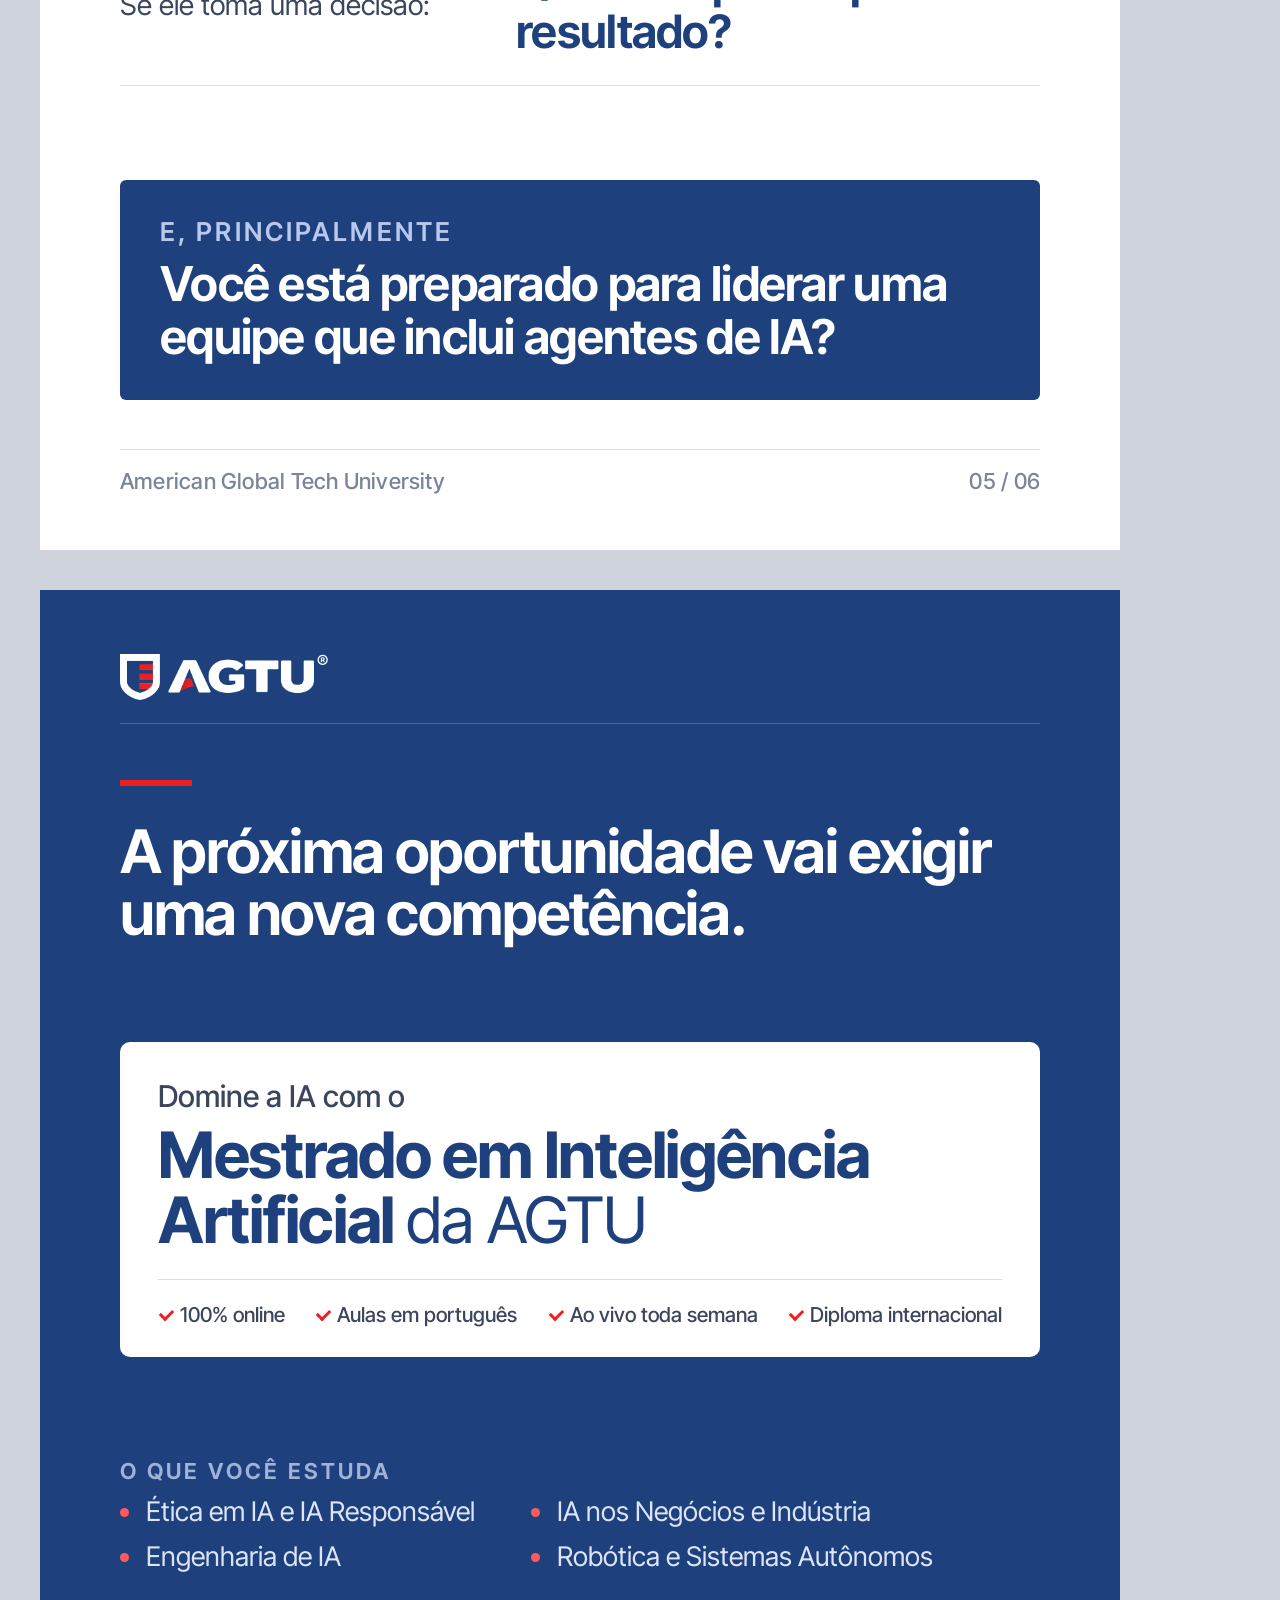
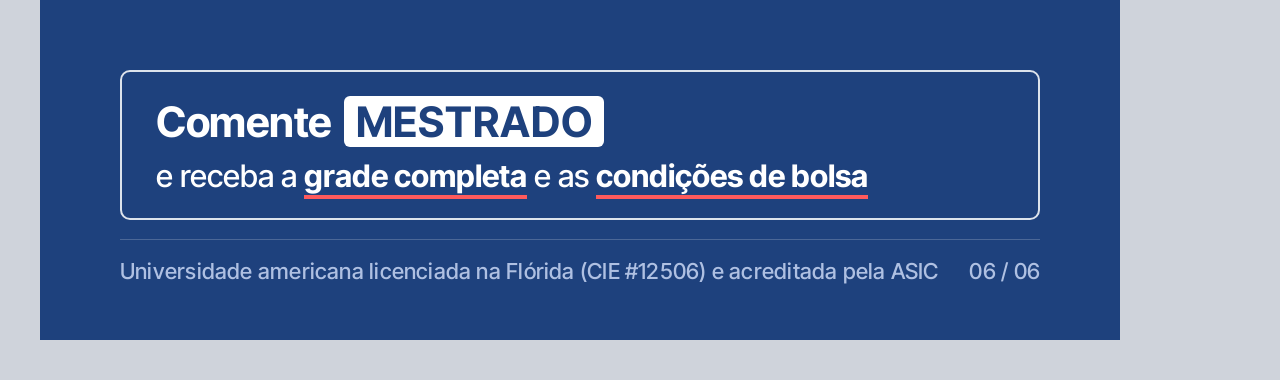
==== commit 03e89b34: "agtu-conteudo: capa parada por camadas e vídeo sem áudio nem brilho - Tratamento do vídeo do mascote" ====
--- a/.claude/skills/agtu-conteudo/assets/template-tendencias.html
+++ b/.claude/skills/agtu-conteudo/assets/template-tendencias.html
@@ -275,9 +275,12 @@
 .s1 .mvid{position:absolute;left:690px;top:783px;width:362px;height:auto;mix-blend-mode:multiply;z-index:1}
 .s1 .speech{z-index:3}
 .s1 .mshadow2{position:absolute;left:784px;top:1183px;width:180px;height:26px;border-radius:50%;background:radial-gradient(closest-side,rgba(20,37,79,.24),rgba(20,37,79,0));z-index:0}
+/* capa parada usa o mascote por camadas (acenando); o MP4 usa o vídeo do mascote */
+.s1.parado .mvid,.s1.parado .mshadow2{display:none}
+.s1.video .rig{display:none}
 </style></head><body>
 
-<section class="slide s1 anim" id="s1">
+<section class="slide s1 anim parado" id="s1">
   <div class="head"><div class="logo"><img src="logo_color.png" alt="AGTU"><sup>®</sup></div></div>
   <div class="body">
     <div class="bar"></div>
@@ -286,6 +289,16 @@
   </div>
   <div class="muse"><img src="muse_icon.png" alt="Muse"><p><b>Muse</b>your personal AI agent, Meta</p></div>
   <div class="speech"><small>Série:</small> AGTU Tendências</div>
+  <div class="mwrap rig">
+    <div class="mshadow"></div>
+    <div class="breath"><div class="lean">
+      <img class="lay" src="m_base.png" alt="Mascote">
+      <img class="lay fore" src="m_antebraco.png" alt="">
+      <img class="lay" src="m_cotovelo.png" alt="">
+      <img class="lay eye e" src="m_olho_e.png" alt="">
+      <img class="lay eye d" src="m_olho_d.png" alt="">
+    </div></div>
+  </div>
   <div class="mshadow2"></div>
   <img class="mvid" id="mvid" src="mframes/f025.png" alt="Mascote acenando">
   <div class="foot"><span>American Global Tech University</span><span>01 / 06</span></div>
